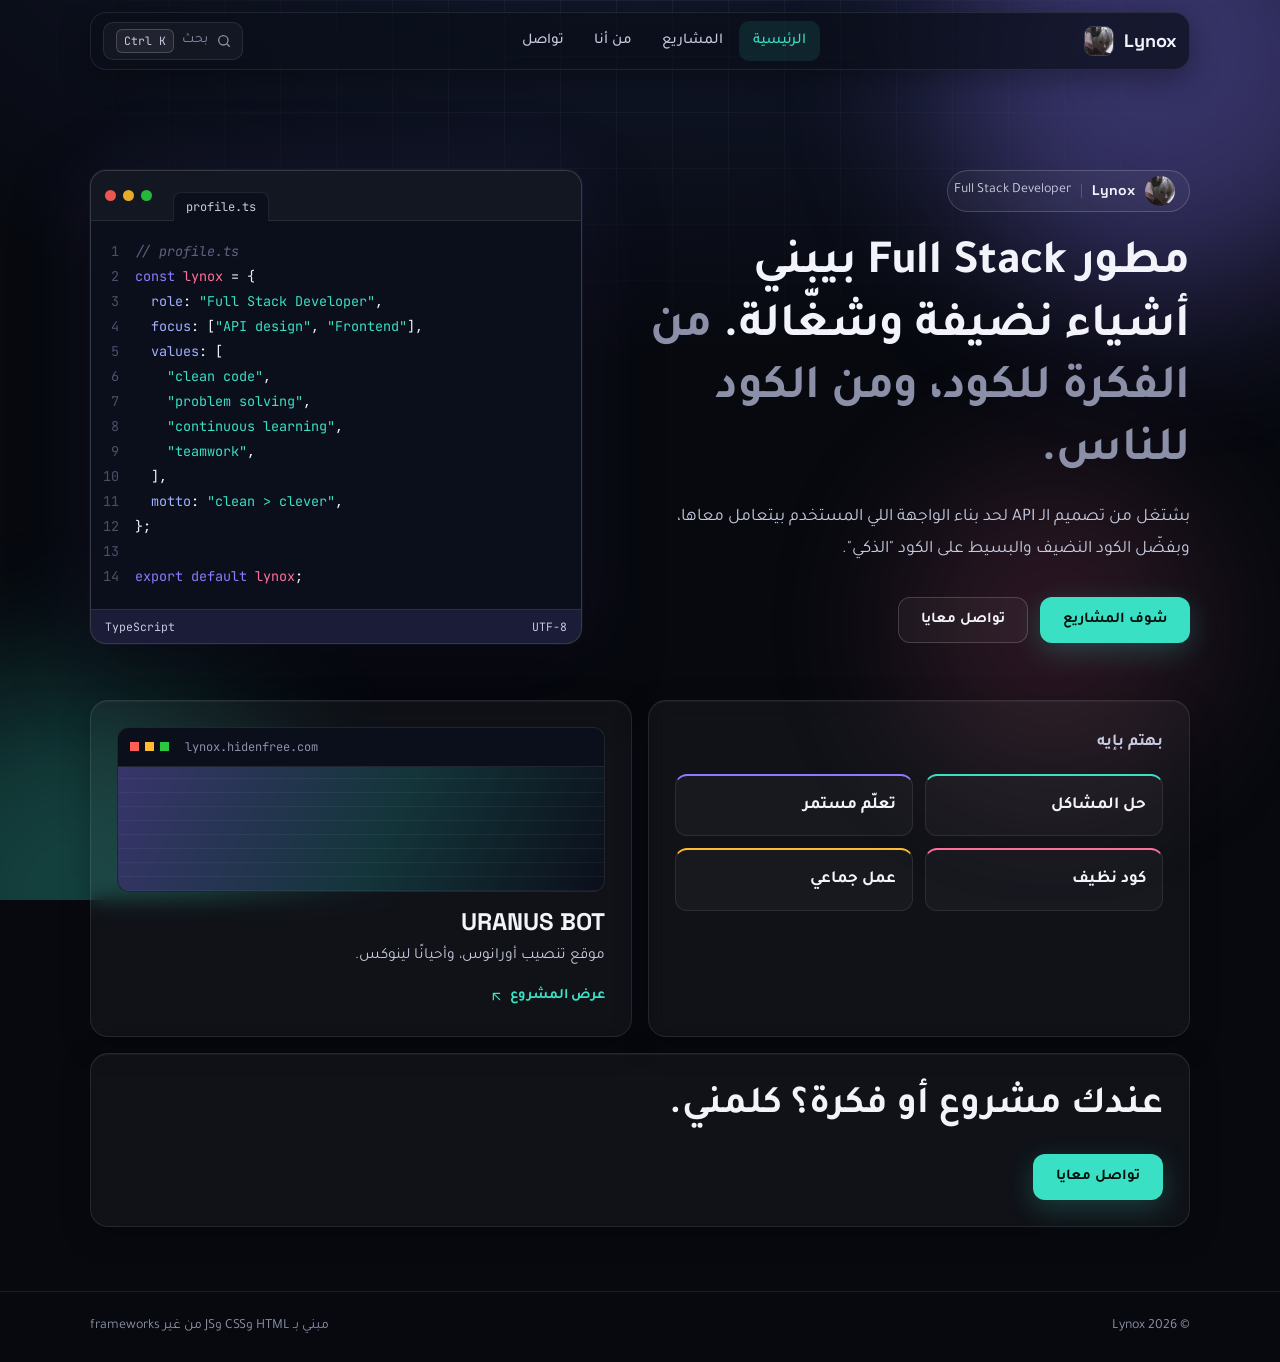
==== index.html @ 5f555d0a "Add files via upload" ====
<!DOCTYPE html>
<html lang="ar" dir="rtl">
<head>
<meta charset="UTF-8">
<meta name="viewport" content="width=device-width, initial-scale=1.0">
<title>Lynox — مطور Full Stack</title>
<meta name="description" content="Lynox مطور Full Stack بيبني أشياء نضيفة وشغّالة، من تصميم الـ API لحد الواجهة.">
<meta name="theme-color" content="#07090f">
<link rel="canonical" href="https://lynox.duckdns.org/">
<meta property="og:type" content="website">
<meta property="og:site_name" content="Lynox">
<meta property="og:title" content="Lynox — مطور Full Stack">
<meta property="og:description" content="Lynox مطور Full Stack بيبني أشياء نضيفة وشغّالة، من تصميم الـ API لحد الواجهة.">
<meta property="og:url" content="https://lynox.duckdns.org/">
<meta property="og:image" content="https://lynox.duckdns.org/avatar.jpg">
<meta name="twitter:card" content="summary">
<link rel="icon" href="avatar.jpg">
<link rel="preconnect" href="https://fonts.googleapis.com">
<link rel="preconnect" href="https://fonts.gstatic.com" crossorigin>
<link href="https://fonts.googleapis.com/css2?family=Tajawal:wght@400;500;700&family=Space+Grotesk:wght@700&family=JetBrains+Mono:wght@400;500&display=swap" rel="stylesheet">
<link rel="stylesheet" href="style.css">
<script>document.documentElement.classList.add('js')</script>
<script type="application/ld+json">{"@context": "https://schema.org", "@type": "Person", "name": "Lynox", "jobTitle": "Full Stack Developer", "image": "https://lynox.duckdns.org/avatar.jpg", "url": "https://lynox.duckdns.org/"}</script>
</head>
<body>
  <a class="skip" href="#main">تخطي للمحتوى</a>

  <div class="bg" aria-hidden="true">
    <div class="grid-lines"></div>
    <div class="blob b1"></div>
    <div class="blob b2"></div>
    <div class="blob b3"></div>
  </div>

  <header class="site-header">
    <div class="wrap">
      <div class="bar">
        <a class="brand" href="index.html"><img src="avatar.jpg" width="30" height="30" alt=""><span>Lynox</span></a>
        <nav class="site-nav" aria-label="التنقل الرئيسي">
          <a href="index.html" aria-current="page">الرئيسية</a>
          <a href="projects.html">المشاريع</a>
          <a href="about.html">من أنا</a>
          <a href="contact.html">تواصل</a>
        </nav>
        <button class="kbd-btn" type="button" data-open-palette aria-label="بحث وأوامر سريعة"><svg viewBox="0 0 24 24" fill="none" stroke="currentColor" stroke-width="2" stroke-linecap="round" aria-hidden="true"><circle cx="11" cy="11" r="7"/><path d="m20 20-3.5-3.5"/></svg><span class="kbd-label">بحث</span><kbd>Ctrl K</kbd></button>
      </div>
    </div>
  </header>

  <main id="main">

    <section class="wrap hero">
      <div>
        <a class="chip reveal" href="about.html"><img src="avatar.jpg" width="30" height="30" alt=""><span class="name-en">Lynox</span><i class="sep"></i><span dir="ltr">Full Stack Developer</span></a>
        <h1 class="hero-title reveal">مطور Full Stack بيبني أشياء نضيفة وشغّالة. <span class="muted">من الفكرة للكود، ومن الكود للناس.</span></h1>
        <p class="hero-lede reveal">بشتغل من تصميم الـ API لحد بناء الواجهة اللي المستخدم بيتعامل معاها، وبفضّل الكود النضيف والبسيط على الكود "الذكي".</p>
        <div class="actions reveal">
          <a class="btn btn-primary" href="projects.html">شوف المشاريع</a>
          <a class="btn btn-ghost" href="contact.html">تواصل معايا</a>
          <a class="btn btn-ghost" data-cv hidden href="#">السيرة الذاتية</a>
        </div>
      </div>

      <div class="editor reveal" role="img" aria-label="ملف profile.ts بيلخص دور Lynox وقيمه">
        <div class="editor-bar"><span class="dot r"></span><span class="dot y"></span><span class="dot g"></span><span class="editor-tab">profile.ts</span></div>
        <pre aria-hidden="true"><span class="ln" style="--i:0"><span class="t-c">// profile.ts</span></span><span class="ln" style="--i:1"><span class="t-k">const</span> <span class="t-f">lynox</span> = {</span><span class="ln" style="--i:2">  <span class="t-p">role</span>: <span class="t-s">"Full Stack Developer"</span>,</span><span class="ln" style="--i:3">  <span class="t-p">focus</span>: [<span class="t-s">"API design"</span>, <span class="t-s">"Frontend"</span>],</span><span class="ln" style="--i:4">  <span class="t-p">values</span>: [</span><span class="ln" style="--i:5">    <span class="t-s">"clean code"</span>,</span><span class="ln" style="--i:6">    <span class="t-s">"problem solving"</span>,</span><span class="ln" style="--i:7">    <span class="t-s">"continuous learning"</span>,</span><span class="ln" style="--i:8">    <span class="t-s">"teamwork"</span>,</span><span class="ln" style="--i:9">  ],</span><span class="ln" style="--i:10">  <span class="t-p">motto</span>: <span class="t-s">"clean &gt; clever"</span>,</span><span class="ln" style="--i:11">};</span><span class="ln" style="--i:12"></span><span class="ln" style="--i:13"><span class="t-k">export default</span> <span class="t-f">lynox</span>;</span></pre>
        <div class="editor-status"><span>TypeScript</span><span>UTF-8</span></div>
      </div>
    </section>

    <div class="wrap">
      <div class="bento">
        <article class="card reveal">
          <h2 class="card-title">بهتم بإيه</h2>
          <ul class="principles">
            <li>حل المشاكل</li>
            <li>تعلّم مستمر</li>
            <li>كود نظيف</li>
            <li>عمل جماعي</li>
          </ul>
        </article>

        <a class="card spot reveal" href="https://lynox.hidenfree.com/" target="_blank" rel="noopener">
          <div class="preview" aria-hidden="true">
          <div class="preview-bar"><span class="dot r"></span><span class="dot y"></span><span class="dot g"></span><span class="preview-url">lynox.hidenfree.com</span></div>
          <div class="preview-body"></div>
        </div>
          <h2 class="project-title">URANUS BOT</h2>
          <p class="project-desc">موقع تنصيب أورانوس، وأحيانًا لينوكس.</p>
          <span class="more">عرض المشروع <svg viewBox="0 0 24 24" fill="none" stroke="currentColor" stroke-width="2" stroke-linecap="round" stroke-linejoin="round" aria-hidden="true"><path d="M17 17 7 7M7 17V7h10"/></svg></span>
        </a>

        <section class="card reveal" data-gh hidden>
          <h2 class="card-title">من GitHub</h2>
          <ul class="repo-list" style="grid-template-columns:1fr" data-gh-list data-limit="2"></ul>
        </section>

        <section class="card reveal" data-stack hidden>
          <h2 class="card-title">التقنيات</h2>
          <div data-stack-list></div>
        </section>

        <section class="card wide reveal">
          <p class="cta-text">عندك مشروع أو فكرة؟ كلمني.</p>
          <div class="actions">
            <a class="btn btn-primary" href="contact.html">تواصل معايا</a>
            <button class="btn btn-ghost" type="button" data-copy-email hidden>نسخ الإيميل</button>
          </div>
        </section>
      </div>
    </div>
  </main>

  <footer class="site-footer">
    <div class="wrap">
      <span>© <span data-year>2026</span> Lynox</span>
      <span>مبني بـ HTML وCSS وJS من غير frameworks</span>
    </div>
  </footer>

  <dialog id="palette" class="palette" aria-label="التنقل السريع">
    <div class="pal-box">
      <input id="pal-input" class="pal-input" type="text" placeholder="ابحث عن صفحة أو أمر..." autocomplete="off" role="combobox" aria-expanded="true" aria-controls="pal-list">
      <ul id="pal-list" class="pal-list" role="listbox" aria-label="النتايج"></ul>
      <div class="pal-foot"><span><kbd>↑</kbd> <kbd>↓</kbd> للتنقل</span><span><kbd>Enter</kbd> للفتح</span><span><kbd>Esc</kbd> للإغلاق</span></div>
    </div>
  </dialog>

  <script src="config.js"></script>
  <script src="app.js"></script>
</body>
</html>
---- style.css ----
/* Lynox — professional dark theme (shared by all pages) */

@view-transition { navigation: auto; }

:root {
  --bg: #07090f;
  --surface: rgba(255, 255, 255, 0.04);
  --surface-2: rgba(255, 255, 255, 0.075);
  --line: rgba(255, 255, 255, 0.09);
  --line-strong: rgba(255, 255, 255, 0.18);
  --text: #f3f4fb;
  --text-2: #c7cbe0;
  --text-3: #8b8fa8;
  --teal: #39e0c4;
  --violet: #8b7bff;
  --coral: #ff6f9c;
  --amber: #febc2e;
  --r: 18px;
  --mono: "JetBrains Mono", ui-monospace, SFMono-Regular, monospace;
  --display: "Space Grotesk", "Tajawal", sans-serif;
  --body: "Tajawal", system-ui, sans-serif;
  --ease: cubic-bezier(0.16, 1, 0.3, 1);
  --bounce: cubic-bezier(0.34, 1.56, 0.64, 1);
}

*, *::before, *::after { box-sizing: border-box; }
[hidden] { display: none !important; }

html { color-scheme: dark; scroll-behavior: smooth; }

body {
  margin: 0;
  min-height: 100vh;
  display: flex;
  flex-direction: column;
  background: var(--bg);
  color: var(--text);
  font-family: var(--body);
  font-size: 17px;
  line-height: 1.85;
  overflow-x: hidden;
  -webkit-font-smoothing: antialiased;
}

main { flex: 1; position: relative; z-index: 2; }
a { color: inherit; }
:focus-visible { outline: 2px solid var(--teal); outline-offset: 3px; border-radius: 6px; }

.skip {
  position: absolute; inset-inline-start: 12px; top: -64px; z-index: 100;
  padding: 8px 16px; border-radius: 10px; background: var(--teal); color: #04120f;
  font-weight: 700; text-decoration: none;
}
.skip:focus { top: 12px; }

.wrap { width: min(1100px, 100% - 40px); margin-inline: auto; }

/* ---------- Background ---------- */
.bg { position: fixed; inset: 0; z-index: 0; overflow: hidden; pointer-events: none; will-change: transform; }
.bg::before {
  content: ""; position: absolute; inset: 0;
  background: radial-gradient(ellipse 120% 80% at 50% -10%, #131a30 0%, var(--bg) 62%);
}
.blob { position: absolute; border-radius: 50%; filter: blur(80px); opacity: 0.34; will-change: transform; transform: translateZ(0); }
.blob.b1 { width: 460px; height: 460px; background: var(--violet); top: -160px; right: -120px; animation: float1 30s ease-in-out infinite; }
.blob.b2 { width: 420px; height: 420px; background: var(--teal); bottom: -200px; left: -140px; animation: float2 36s ease-in-out infinite; opacity: 0.26; }
.blob.b3 { width: 300px; height: 300px; background: var(--coral); bottom: 14%; right: 6%; animation: float3 26s ease-in-out infinite; opacity: 0.16; }
.grid-lines {
  position: absolute; inset: 0; opacity: 0.55;
  background-image:
    linear-gradient(var(--line) 1px, transparent 1px),
    linear-gradient(90deg, var(--line) 1px, transparent 1px);
  background-size: 56px 56px;
  -webkit-mask-image: radial-gradient(ellipse 70% 55% at 50% 0%, #000 0%, transparent 75%);
  mask-image: radial-gradient(ellipse 70% 55% at 50% 0%, #000 0%, transparent 75%);
}
@keyframes float1 { 0%, 100% { transform: translate(0, 0) scale(1); } 50% { transform: translate(-40px, 70px) scale(1.1); } }
@keyframes float2 { 0%, 100% { transform: translate(0, 0) scale(1); } 50% { transform: translate(80px, -40px) scale(0.96); } }
@keyframes float3 { 0%, 100% { transform: translate(0, 0) scale(1); } 50% { transform: translate(-40px, -40px) scale(1.12); } }

/* ---------- Header ---------- */
.site-header { position: sticky; top: 0; z-index: 30; padding: 12px 0; view-transition-name: site-header; }
.bar {
  display: flex; align-items: center; gap: 14px; flex-wrap: wrap;
  padding: 8px 12px; border-radius: 16px;
  background: rgba(10, 14, 26, 0.72);
  border: 1px solid var(--line);
  backdrop-filter: blur(16px) saturate(130%);
  -webkit-backdrop-filter: blur(16px) saturate(130%);
  box-shadow: 0 8px 30px rgba(0, 0, 0, 0.35);
}
.brand { display: inline-flex; align-items: center; gap: 10px; text-decoration: none; font-family: var(--display); font-weight: 700; font-size: 18px; direction: ltr; }
.brand img { width: 30px; height: 30px; border-radius: 9px; object-fit: cover; object-position: 55% 30%; border: 1px solid var(--line-strong); }
.site-nav { margin-inline: auto; display: flex; gap: 2px; }
.site-nav a { padding: 6px 14px; border-radius: 10px; color: var(--text-2); font-size: 15px; font-weight: 500; text-decoration: none; transition: background 0.2s, color 0.2s; }
.site-nav a:hover { background: var(--surface-2); color: var(--text); }
.site-nav a[aria-current="page"] { color: var(--teal); background: rgba(57, 224, 196, 0.1); }
.kbd-btn {
  display: inline-flex; align-items: center; gap: 8px; padding: 6px 10px 6px 12px;
  border-radius: 10px; border: 1px solid var(--line); background: var(--surface);
  color: var(--text-3); font-family: inherit; font-size: 14px; cursor: pointer;
  transition: background 0.2s, color 0.2s, border-color 0.2s;
}
.kbd-btn:hover { background: var(--surface-2); color: var(--text); border-color: var(--line-strong); }
.kbd-btn svg { width: 16px; height: 16px; }
kbd {
  padding: 1px 7px; border-radius: 6px; border: 1px solid var(--line-strong);
  background: rgba(255, 255, 255, 0.06); font-family: var(--mono); font-size: 11.5px; color: var(--text-2);
  direction: ltr; display: inline-block; line-height: 1.7;
}

/* ---------- Buttons ---------- */
.btn {
  display: inline-flex; align-items: center; justify-content: center; gap: 8px;
  padding: 11px 22px; border-radius: 12px; border: 1px solid transparent;
  font-family: inherit; font-size: 15px; font-weight: 700; line-height: 1.5; text-decoration: none; cursor: pointer;
  transition: transform 0.2s var(--bounce), background 0.2s, border-color 0.2s, box-shadow 0.2s;
}
.btn svg { width: 16px; height: 16px; }
.btn-primary { background: var(--teal); color: #04120f; box-shadow: 0 8px 28px rgba(57, 224, 196, 0.22); }
.btn-primary:hover { transform: translateY(-2px); box-shadow: 0 12px 34px rgba(57, 224, 196, 0.34); }
.btn-ghost { background: var(--surface); border-color: var(--line-strong); color: var(--text); }
.btn-ghost:hover { background: var(--surface-2); transform: translateY(-2px); }
.actions { display: flex; flex-wrap: wrap; gap: 12px; }

/* ---------- Cards ---------- */
.card {
  position: relative; padding: 26px; border-radius: var(--r);
  background: var(--surface); border: 1px solid var(--line);
  backdrop-filter: blur(10px); -webkit-backdrop-filter: blur(10px);
  box-shadow: 0 8px 30px rgba(0, 0, 0, 0.25), inset 0 1px 0 rgba(255, 255, 255, 0.05);
}
.spot:hover {
  background:
    radial-gradient(280px circle at var(--mx, 50%) var(--my, 50%), rgba(139, 123, 255, 0.16), transparent 70%),
    var(--surface-2);
  border-color: var(--line-strong);
}
.card-title { margin: 0 0 16px; font-size: 1.05rem; font-weight: 700; color: var(--text-2); }

/* Reveal (only when JS is on) */
.reveal { transition: opacity 0.7s var(--ease) var(--d, 0s), translate 0.7s var(--ease) var(--d, 0s); }
.card.reveal, .link-row.reveal {
  transition: opacity 0.7s var(--ease) var(--d, 0s), translate 0.7s var(--ease) var(--d, 0s),
              transform 0.3s var(--bounce), background-color 0.25s, border-color 0.25s;
}
.js .reveal:not(.in) { opacity: 0; translate: 0 22px; }

/* ---------- Hero ---------- */
.hero { display: grid; grid-template-columns: 1.05fr 0.95fr; gap: clamp(28px, 5vw, 64px); align-items: center; padding-block: clamp(36px, 7vw, 88px) clamp(32px, 5vw, 56px); }
.chip {
  display: inline-flex; align-items: center; gap: 10px; margin-bottom: 22px;
  padding: 5px 14px 5px 6px; border-radius: 999px;
  background: var(--surface); border: 1px solid var(--line-strong);
  font-size: 14px; color: var(--text-2); text-decoration: none; transition: background 0.2s, border-color 0.2s;
}
.chip:hover { background: var(--surface-2); }
.chip img { width: 30px; height: 30px; border-radius: 50%; object-fit: cover; object-position: 55% 30%; }
.chip .sep { width: 1px; height: 14px; background: var(--line-strong); }
.chip .name-en { font-family: var(--display); font-weight: 700; color: var(--text); direction: ltr; }
.hero-title { margin: 0 0 18px; font-size: clamp(1.9rem, 4.2vw, 3rem); font-weight: 700; line-height: 1.3; letter-spacing: -0.01em; }
.hero-title .muted { color: var(--text-3); }
.hero-lede { max-width: 34em; margin: 0 0 30px; font-size: 1.1rem; color: var(--text-2); }

/* ---------- Code window ---------- */
.editor {
  direction: ltr; text-align: left; overflow: hidden; border-radius: 16px;
  background: #0b0f1b; border: 1px solid var(--line-strong);
  box-shadow: 0 30px 70px rgba(0, 0, 0, 0.5), 0 0 0 1px rgba(139, 123, 255, 0.08), 0 0 80px rgba(139, 123, 255, 0.12);
}
.editor-bar { display: flex; align-items: center; gap: 7px; padding: 10px 14px; background: rgba(255, 255, 255, 0.03); border-bottom: 1px solid var(--line); }
.editor-bar .dot { width: 11px; height: 11px; border-radius: 50%; opacity: 0.9; }
.dot.r { background: #ff5f57; } .dot.y { background: #febc2e; } .dot.g { background: #28c840; }
.editor-tab {
  margin-inline-start: 14px; padding: 3px 12px; border-radius: 8px 8px 0 0;
  background: #0b0f1b; border: 1px solid var(--line); border-bottom: 0;
  font-family: var(--mono); font-size: 12px; color: var(--text-2); position: relative; top: 11px;
}
.editor pre { margin: 0; padding: 18px 0 20px; overflow-x: auto; font-family: var(--mono); font-size: 13.5px; line-height: 1.85; counter-reset: ln; }
.ln { display: block; padding-right: 20px; white-space: pre; counter-increment: ln; }
.ln::before { content: counter(ln); display: inline-block; width: 44px; padding-right: 16px; text-align: right; color: #4a5068; user-select: none; }
.t-k { color: var(--violet); } .t-s { color: var(--teal); } .t-p { color: #9fb1ff; } .t-c { color: #5c6380; font-style: italic; } .t-f { color: var(--coral); }
.editor-status { display: flex; justify-content: space-between; padding: 6px 14px; background: rgba(139, 123, 255, 0.12); border-top: 1px solid var(--line); font-family: var(--mono); font-size: 11.5px; color: var(--text-2); }

/* ---------- Bento ---------- */
.bento { display: grid; grid-template-columns: repeat(6, 1fr); gap: 16px; padding-bottom: clamp(32px, 5vw, 56px); }
.bento > .card { grid-column: span 3; }
.bento > .card.wide { grid-column: 1 / -1; }

.principles { display: grid; grid-template-columns: 1fr 1fr; gap: 12px; margin: 0; padding: 0; list-style: none; }
.principles li { padding: 14px 16px; border-radius: 12px; border: 1px solid var(--line); background: rgba(255, 255, 255, 0.03); font-weight: 700; border-top: 2px solid var(--teal); }
.principles li:nth-child(2) { border-top-color: var(--violet); }
.principles li:nth-child(3) { border-top-color: var(--coral); }
.principles li:nth-child(4) { border-top-color: var(--amber); }

/* project preview */
.preview { direction: ltr; overflow: hidden; border-radius: 12px; border: 1px solid var(--line); background: #0b0f1b; }
.preview-bar { display: flex; align-items: center; gap: 6px; padding: 8px 12px; border-bottom: 1px solid var(--line); }
.preview-bar .dot { width: 9px; height: 9px; }
.preview-url { margin-inline-start: 10px; font-family: var(--mono); font-size: 12px; color: var(--text-3); }
.preview-body {
  height: 124px;
  background:
    linear-gradient(115deg, rgba(139, 123, 255, 0.35), rgba(57, 224, 196, 0.18) 55%, transparent),
    repeating-linear-gradient(0deg, rgba(255, 255, 255, 0.05) 0 1px, transparent 1px 14px);
}
.project-title { margin: 14px 0 4px; font-family: var(--display); font-size: 1.5rem; font-weight: 700; line-height: 1.35; }
.project-desc { margin: 0 0 12px; color: var(--text-2); font-size: 15.5px; }
.more { display: inline-flex; align-items: center; gap: 6px; margin-top: auto; font-weight: 700; font-size: 14.5px; color: var(--teal); text-decoration: none; }
.more svg { width: 15px; height: 15px; transition: transform 0.25s; }
a.card:hover .more svg, .more:hover svg { transform: translate(-3px, -2px); }
a.card { text-decoration: none; display: flex; flex-direction: column; }

.cta-text { margin: 0 0 20px; max-width: 18em; font-size: clamp(1.6rem, 3.6vw, 2.4rem); font-weight: 700; line-height: 1.4; }

/* ---------- Sub pages ---------- */
.page-head { padding-block: clamp(36px, 7vw, 80px) clamp(20px, 3vw, 32px); }
.page-title { margin: 0 0 10px; font-size: clamp(2.2rem, 6vw, 3.6rem); font-weight: 700; line-height: 1.25; letter-spacing: -0.01em; }
.page-lede { max-width: 34em; margin: 0; color: var(--text-2); font-size: 1.1rem; }
.section { padding-bottom: clamp(32px, 5vw, 56px); }
.section-title { margin: 0 0 18px; font-size: 1.35rem; font-weight: 700; }

.project-grid { display: grid; grid-template-columns: 1fr 1fr; gap: 16px; }
.project-grid .featured { grid-column: 1 / -1; display: grid; grid-template-columns: 1.05fr 0.95fr; gap: 28px; align-items: center; padding: 28px; }
.project-grid .featured .preview-body { height: 190px; }
.project-grid .featured .project-title { margin-top: 0; font-size: 2rem; }
.project-copy { display: flex; flex-direction: column; align-items: flex-start; gap: 4px; }
.badge { display: inline-block; padding: 2px 12px; border-radius: 999px; border: 1px solid var(--line-strong); background: var(--surface); font-size: 12.5px; color: var(--text-2); }
.is-soon { border-style: dashed; opacity: 0.78; }
.is-soon .project-title { margin-top: 10px; }

.repo-list { display: grid; grid-template-columns: 1fr 1fr; gap: 12px; margin: 0; padding: 0; list-style: none; }
.repo { display: flex; flex-direction: column; gap: 6px; height: 100%; padding: 18px; text-decoration: none; }
.repo-name { font-family: var(--mono); font-size: 14.5px; font-weight: 500; color: var(--teal); direction: ltr; text-align: right; }
.repo-desc { margin: 0; font-size: 14.5px; color: var(--text-2); line-height: 1.7; }
.repo-meta { display: flex; gap: 14px; margin-top: auto; padding-top: 6px; font-size: 13px; color: var(--text-3); direction: ltr; justify-content: flex-end; }
.lang-dot { display: inline-block; width: 10px; height: 10px; margin-right: 6px; border-radius: 50%; background: var(--text-3); }

.about-grid { display: grid; grid-template-columns: 320px 1fr; gap: 20px; align-items: start; padding-bottom: clamp(24px, 4vw, 40px); }
.profile { position: sticky; top: 92px; text-align: center; }
.profile .avatar { width: 128px; height: 128px; margin: 0 auto 16px; padding: 3px; border-radius: 32px; background: linear-gradient(135deg, var(--teal), var(--violet)); box-shadow: 0 14px 40px rgba(139, 123, 255, 0.3); }
.profile .avatar img { width: 100%; height: 100%; display: block; object-fit: cover; object-position: 55% 30%; border-radius: 29px; }
.profile h2 { margin: 0; font-family: var(--display); font-size: 1.8rem; line-height: 1.3; direction: ltr; }
.profile .role { margin: 0 0 18px; color: var(--text-3); font-size: 15px; }
.profile .actions { justify-content: center; }
.prose p { max-width: 36em; margin: 0 0 1.1em; color: var(--text-2); font-size: 1.05rem; line-height: 2; }
.prose p:last-child { margin-bottom: 0; }

.chips { display: flex; flex-wrap: wrap; gap: 10px; }
.chip-tag { padding: 6px 15px; border-radius: 999px; border: 1px solid var(--line-strong); background: var(--surface); font-size: 14px; color: var(--text-2); }
.chip-tag:nth-child(3n + 1) { border-color: rgba(139, 123, 255, 0.45); }
.chip-tag:nth-child(3n + 2) { border-color: rgba(57, 224, 196, 0.4); }
.chip-tag:nth-child(3n + 3) { border-color: rgba(255, 111, 156, 0.4); }
.stack-group { margin-bottom: 18px; }
.stack-group:last-child { margin-bottom: 0; }
.stack-group h3 { margin: 0 0 8px; font-size: 14px; font-weight: 500; color: var(--text-3); }
.timeline { margin: 0; padding: 0; list-style: none; border-inline-start: 2px solid var(--line); }
.timeline li { position: relative; padding: 0 22px 22px 0; }
.timeline li::before { content: ""; position: absolute; inset-inline-start: -7px; top: 9px; width: 12px; height: 12px; border-radius: 50%; background: var(--teal); box-shadow: 0 0 0 4px var(--bg); }
.timeline strong { display: block; font-size: 1.05rem; }
.timeline .when { font-family: var(--mono); font-size: 12.5px; color: var(--text-3); direction: ltr; text-align: right; }
.timeline p { margin: 4px 0 0; color: var(--text-2); font-size: 15px; }

/* ---------- Contact ---------- */
.links { display: grid; grid-template-columns: repeat(auto-fit, minmax(250px, 1fr)); gap: 14px; padding-bottom: clamp(32px, 6vw, 72px); }
.link-row { display: flex; align-items: center; gap: 14px; padding: 16px 18px; border-radius: 16px; background: var(--surface); border: 1px solid var(--line); text-decoration: none; font-weight: 500; font-size: 15.5px; backdrop-filter: blur(10px); -webkit-backdrop-filter: blur(10px); }
.link-row:hover, .link-row:focus-visible { transform: translateY(-3px); }
.link-icon { display: grid; place-items: center; width: 42px; height: 42px; flex-shrink: 0; border-radius: 12px; color: var(--teal); background: rgba(57, 224, 196, 0.1); }
.link-row:nth-child(3n + 2) .link-icon { color: var(--violet); background: rgba(139, 123, 255, 0.12); }
.link-row:nth-child(3n) .link-icon { color: var(--coral); background: rgba(255, 111, 156, 0.12); }
.link-icon svg { width: 20px; height: 20px; }
.link-note { margin-inline-start: auto; font-size: 12.5px; color: var(--text-3); }
.link-row.is-pending { opacity: 0.55; cursor: default; }
.link-row.is-pending:hover { transform: none; background: var(--surface); border-color: var(--line); }

/* ---------- Footer ---------- */
.site-footer { position: relative; z-index: 2; margin-top: 8px; padding: 22px 0; border-top: 1px solid var(--line); color: var(--text-3); font-size: 14px; }
.site-footer .wrap { display: flex; justify-content: space-between; gap: 10px 24px; flex-wrap: wrap; align-items: center; }

/* ---------- Command palette ---------- */
.palette { width: min(580px, 92vw); margin: 12vh auto auto; padding: 0; border: 0; background: transparent; color: var(--text); }
.palette::backdrop { background: rgba(4, 6, 12, 0.65); backdrop-filter: blur(6px); -webkit-backdrop-filter: blur(6px); }
.pal-box { overflow: hidden; border-radius: 18px; background: #0d1220; border: 1px solid var(--line-strong); box-shadow: 0 40px 90px rgba(0, 0, 0, 0.6); }
.pal-input { width: 100%; padding: 18px 20px; border: 0; border-bottom: 1px solid var(--line); background: transparent; color: var(--text); font-family: inherit; font-size: 17px; outline: none; }
.pal-input::placeholder { color: var(--text-3); }
.pal-list { max-height: 330px; margin: 0; padding: 8px; overflow-y: auto; list-style: none; }
.pal-item { display: flex; align-items: center; gap: 12px; padding: 10px 12px; border-radius: 10px; cursor: pointer; color: var(--text-2); }
.pal-item[aria-selected="true"] { background: rgba(57, 224, 196, 0.12); color: var(--text); }
.pal-item .pal-kind { margin-inline-start: auto; font-size: 12px; color: var(--text-3); }
.pal-empty { padding: 20px; text-align: center; color: var(--text-3); }
.pal-foot { display: flex; gap: 16px; flex-wrap: wrap; padding: 10px 16px; border-top: 1px solid var(--line); font-size: 12.5px; color: var(--text-3); }

.toast {
  position: fixed; left: 50%; bottom: 28px; z-index: 90; transform: translate(-50%, 20px); opacity: 0; pointer-events: none;
  padding: 10px 20px; border-radius: 12px; background: #131a2e; border: 1px solid var(--line-strong); font-size: 14.5px;
  transition: opacity 0.25s, transform 0.25s var(--ease);
}
.toast.show { opacity: 1; transform: translate(-50%, 0); }

/* ---------- Hero entrance for the code lines ---------- */
@keyframes lineIn { from { opacity: 0; transform: translateX(-8px); } to { opacity: 1; transform: none; } }
@media (prefers-reduced-motion: no-preference) {
  .editor .ln { animation: lineIn 0.45s var(--ease) both; animation-delay: calc(var(--i) * 55ms + 350ms); }
}

/* ---------- Responsive ---------- */
@media (max-width: 900px) {
  .hero, .about-grid, .project-grid .featured { grid-template-columns: 1fr; }
  .profile { position: static; }
}
@media (max-width: 760px) {
  .bento > .card { grid-column: 1 / -1; }
  .project-grid, .repo-list { grid-template-columns: 1fr; }
}
@media (max-width: 620px) {
  .site-nav { order: 3; width: 100%; justify-content: center; margin-inline: 0; }
  .site-nav a { padding: 6px 12px; }
  .kbd-btn { margin-inline-start: auto; }
  .kbd-btn .kbd-label, .kbd-btn kbd { display: none; }
  .principles { grid-template-columns: 1fr; }
}

@media (prefers-reduced-motion: reduce) {
  .blob { animation: none !important; }
  .reveal, .card.reveal, .link-row.reveal { transition: none !important; }
  .js .reveal:not(.in) { opacity: 1; translate: none; }
  html { scroll-behavior: auto; }
  @view-transition { navigation: none; }
}
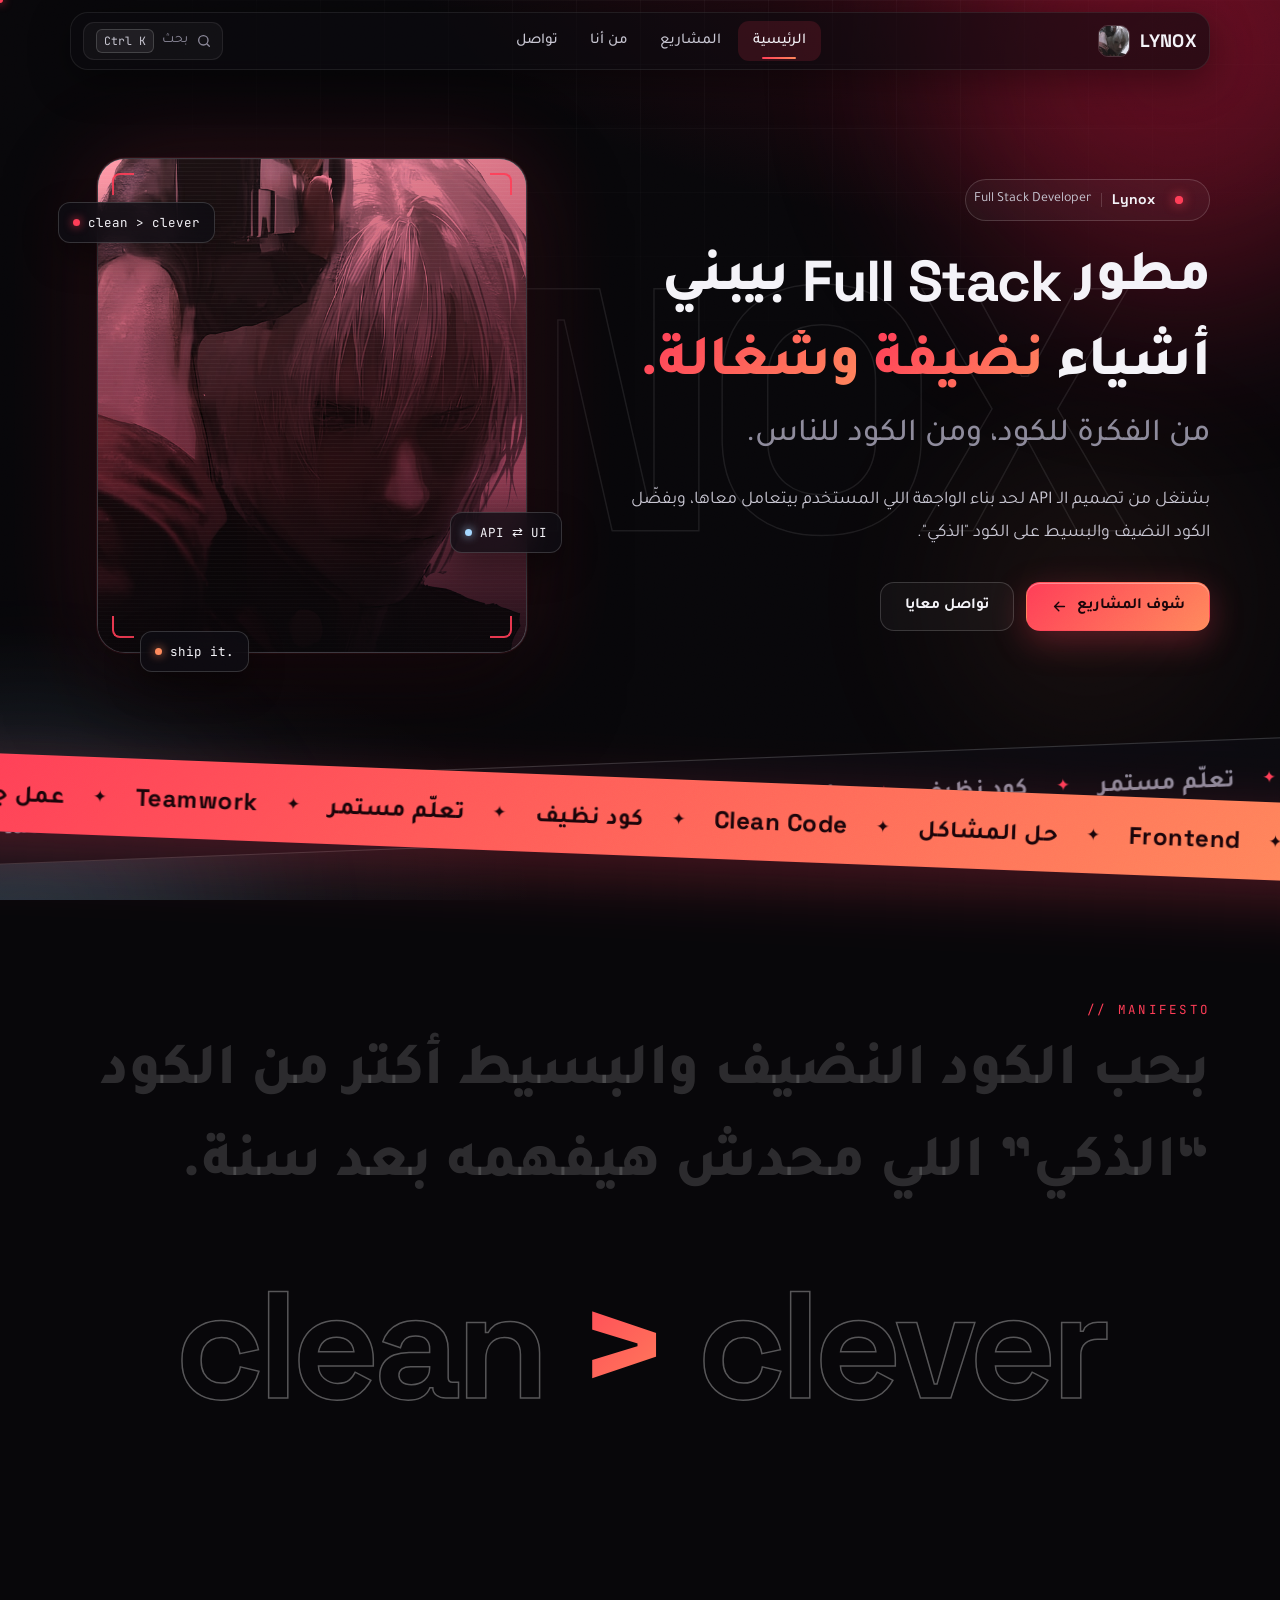
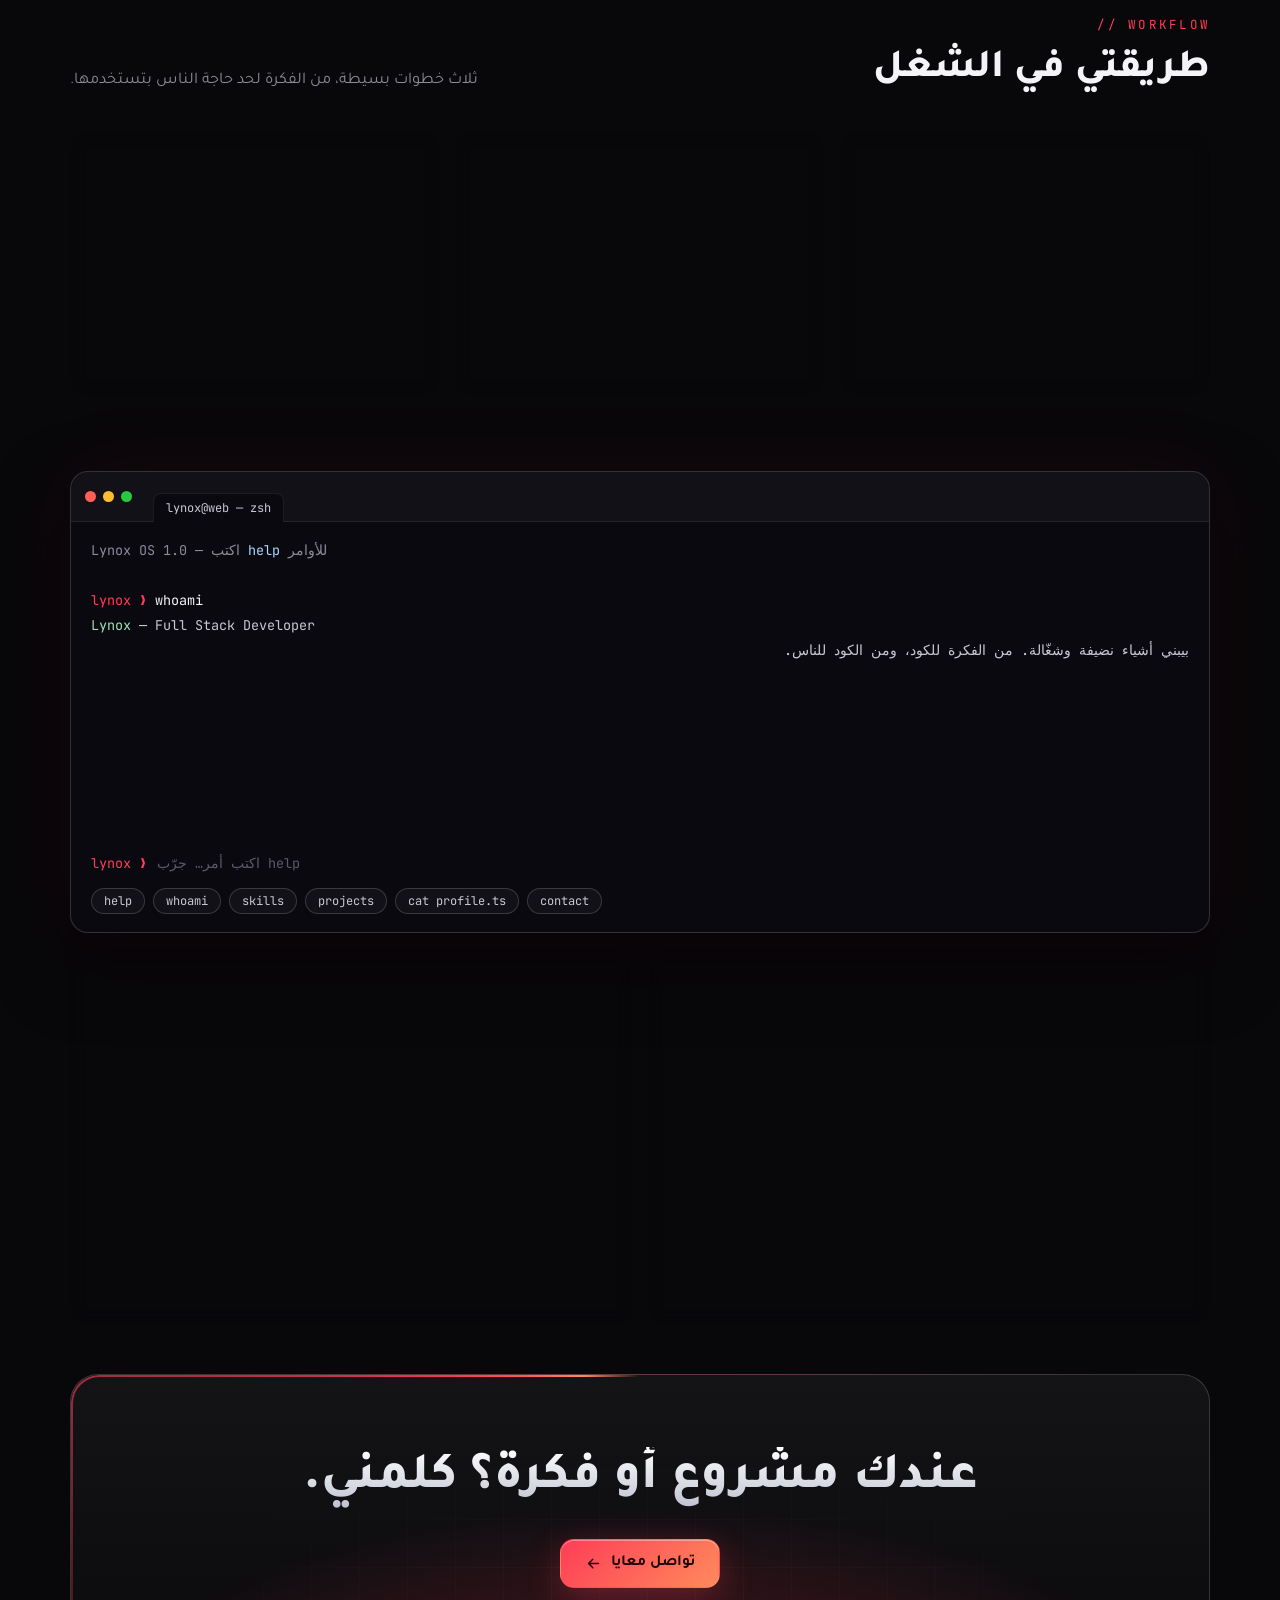
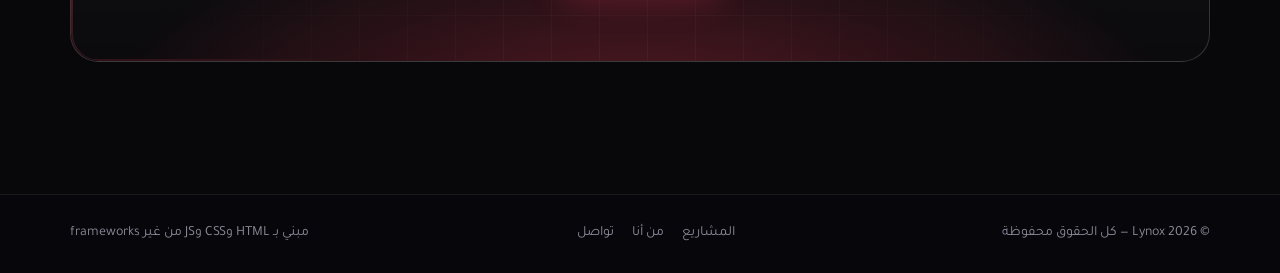
==== commit 688ae625: "Deploy LYNOX Pro site to lynox.org" ====
--- a/index.html
+++ b/index.html
@@ -5,25 +5,38 @@
 <meta name="viewport" content="width=device-width, initial-scale=1.0">
 <title>Lynox — مطور Full Stack</title>
 <meta name="description" content="Lynox مطور Full Stack بيبني أشياء نضيفة وشغّالة، من تصميم الـ API لحد الواجهة.">
-<meta name="theme-color" content="#07090f">
-<link rel="canonical" href="https://lynox.duckdns.org/">
+<meta name="theme-color" content="#08070a">
+<meta name="color-scheme" content="dark">
+<link rel="canonical" href="https://lynox.org/">
 <meta property="og:type" content="website">
+<meta property="og:locale" content="ar_EG">
 <meta property="og:site_name" content="Lynox">
 <meta property="og:title" content="Lynox — مطور Full Stack">
 <meta property="og:description" content="Lynox مطور Full Stack بيبني أشياء نضيفة وشغّالة، من تصميم الـ API لحد الواجهة.">
-<meta property="og:url" content="https://lynox.duckdns.org/">
-<meta property="og:image" content="https://lynox.duckdns.org/avatar.jpg">
-<meta name="twitter:card" content="summary">
-<link rel="icon" href="avatar.jpg">
+<meta property="og:url" content="https://lynox.org/">
+<meta property="og:image" content="https://lynox.org/og.png">
+<meta property="og:image:width" content="1200">
+<meta property="og:image:height" content="630">
+<meta name="twitter:card" content="summary_large_image">
+<meta name="twitter:title" content="Lynox — مطور Full Stack">
+<meta name="twitter:description" content="Lynox مطور Full Stack بيبني أشياء نضيفة وشغّالة، من تصميم الـ API لحد الواجهة.">
+<meta name="twitter:image" content="https://lynox.org/og.png">
+<link rel="icon" href="favicon.svg" type="image/svg+xml">
+<link rel="apple-touch-icon" href="avatar.jpg">
 <link rel="preconnect" href="https://fonts.googleapis.com">
 <link rel="preconnect" href="https://fonts.gstatic.com" crossorigin>
-<link href="https://fonts.googleapis.com/css2?family=Tajawal:wght@400;500;700&family=Space+Grotesk:wght@700&family=JetBrains+Mono:wght@400;500&display=swap" rel="stylesheet">
+<link href="https://fonts.googleapis.com/css2?family=Tajawal:wght@400;500;700;800&family=Space+Grotesk:wght@500;700&family=JetBrains+Mono:wght@400;500&display=swap" rel="stylesheet">
 <link rel="stylesheet" href="style.css">
-<script>document.documentElement.classList.add('js')</script>
-<script type="application/ld+json">{"@context": "https://schema.org", "@type": "Person", "name": "Lynox", "jobTitle": "Full Stack Developer", "image": "https://lynox.duckdns.org/avatar.jpg", "url": "https://lynox.duckdns.org/"}</script>
+<script>document.documentElement.classList.add('js');try{if(!sessionStorage.getItem('lynox-intro'))document.documentElement.classList.add('intro');if(sessionStorage.getItem('lynox-nav')){document.documentElement.classList.add('arriving');sessionStorage.removeItem('lynox-nav')}}catch(e){}</script>
+<script type="application/ld+json">{"@context":"https://schema.org","@type":"Person","name":"Lynox","jobTitle":"Full Stack Developer","image":"https://lynox.org/avatar.jpg","url":"https://lynox.org/"}</script>
 </head>
 <body>
   <a class="skip" href="#main">تخطي للمحتوى</a>
+  <div class="loader" aria-hidden="true"><div class="loader-inner"><div class="loader-word">LYNOX</div><div class="loader-bar"><i></i></div><div class="loader-num">000</div></div></div>
+  <div class="curtain" aria-hidden="true"></div>
+  <div class="cursor" aria-hidden="true"><i class="c-dot"></i><i class="c-ring"></i></div>
+  <div class="progress" aria-hidden="true"></div>
+  <div class="cursor-glow" aria-hidden="true"></div>
 
   <div class="bg" aria-hidden="true">
     <div class="grid-lines"></div>
@@ -31,11 +44,12 @@
     <div class="blob b2"></div>
     <div class="blob b3"></div>
   </div>
+  <div class="grain" aria-hidden="true"></div>
 
   <header class="site-header">
     <div class="wrap">
       <div class="bar">
-        <a class="brand" href="index.html"><img src="avatar.jpg" width="30" height="30" alt=""><span>Lynox</span></a>
+        <a class="brand" href="index.html" aria-label="Lynox — الرئيسية"><img src="avatar.jpg" width="32" height="32" alt=""><span>LYNOX</span></a>
         <nav class="site-nav" aria-label="التنقل الرئيسي">
           <a href="index.html" aria-current="page">الرئيسية</a>
           <a href="projects.html">المشاريع</a>
@@ -50,26 +64,70 @@
   <main id="main">
 
     <section class="wrap hero">
-      <div>
-        <a class="chip reveal" href="about.html"><img src="avatar.jpg" width="30" height="30" alt=""><span class="name-en">Lynox</span><i class="sep"></i><span dir="ltr">Full Stack Developer</span></a>
-        <h1 class="hero-title reveal">مطور Full Stack بيبني أشياء نضيفة وشغّالة. <span class="muted">من الفكرة للكود، ومن الكود للناس.</span></h1>
+      <div class="wordmark" aria-hidden="true">LYNOX</div>
+      <div class="hero-copy">
+        <a class="eyebrow reveal" href="about.html"><span class="pulse"></span><span class="name-en">Lynox</span><i class="sep"></i><span dir="ltr">Full Stack Developer</span></a>
+        <h1 class="hero-title" data-split>مطور <span class="latin">Full Stack</span> بيبني أشياء <span class="grad">نضيفة وشغّالة.</span> <span class="muted">من الفكرة للكود، ومن الكود للناس.</span></h1>
         <p class="hero-lede reveal">بشتغل من تصميم الـ API لحد بناء الواجهة اللي المستخدم بيتعامل معاها، وبفضّل الكود النضيف والبسيط على الكود "الذكي".</p>
         <div class="actions reveal">
-          <a class="btn btn-primary" href="projects.html">شوف المشاريع</a>
-          <a class="btn btn-ghost" href="contact.html">تواصل معايا</a>
+          <a class="btn btn-primary" href="projects.html" data-magnetic>شوف المشاريع <svg viewBox="0 0 24 24" fill="none" stroke="currentColor" stroke-width="2" stroke-linecap="round" stroke-linejoin="round" aria-hidden="true"><path d="M19 12H5M11 6l-6 6 6 6"/></svg></a>
+          <a class="btn btn-ghost" href="contact.html" data-magnetic>تواصل معايا</a>
           <a class="btn btn-ghost" data-cv hidden href="#">السيرة الذاتية</a>
         </div>
       </div>
-
-      <div class="editor reveal" role="img" aria-label="ملف profile.ts بيلخص دور Lynox وقيمه">
-        <div class="editor-bar"><span class="dot r"></span><span class="dot y"></span><span class="dot g"></span><span class="editor-tab">profile.ts</span></div>
-        <pre aria-hidden="true"><span class="ln" style="--i:0"><span class="t-c">// profile.ts</span></span><span class="ln" style="--i:1"><span class="t-k">const</span> <span class="t-f">lynox</span> = {</span><span class="ln" style="--i:2">  <span class="t-p">role</span>: <span class="t-s">"Full Stack Developer"</span>,</span><span class="ln" style="--i:3">  <span class="t-p">focus</span>: [<span class="t-s">"API design"</span>, <span class="t-s">"Frontend"</span>],</span><span class="ln" style="--i:4">  <span class="t-p">values</span>: [</span><span class="ln" style="--i:5">    <span class="t-s">"clean code"</span>,</span><span class="ln" style="--i:6">    <span class="t-s">"problem solving"</span>,</span><span class="ln" style="--i:7">    <span class="t-s">"continuous learning"</span>,</span><span class="ln" style="--i:8">    <span class="t-s">"teamwork"</span>,</span><span class="ln" style="--i:9">  ],</span><span class="ln" style="--i:10">  <span class="t-p">motto</span>: <span class="t-s">"clean &gt; clever"</span>,</span><span class="ln" style="--i:11">};</span><span class="ln" style="--i:12"></span><span class="ln" style="--i:13"><span class="t-k">export default</span> <span class="t-f">lynox</span>;</span></pre>
-        <div class="editor-status"><span>TypeScript</span><span>UTF-8</span></div>
+      <div class="portrait-wrap reveal">
+        <figure class="portrait" data-tilt>
+          <img src="avatar.jpg" width="736" height="766" alt="صورة Lynox الشخصية" fetchpriority="high">
+          <img class="gl g1" src="avatar.jpg" alt="" aria-hidden="true"><img class="gl g2" src="avatar.jpg" alt="" aria-hidden="true">
+          <span class="corner tl"></span><span class="corner tr"></span><span class="corner bl"></span><span class="corner br"></span>
+        </figure>
+        <span class="tag t1"><i></i>clean &gt; clever</span>
+        <span class="tag t2"><i></i>API ⇄ UI</span>
+        <span class="tag t3"><i></i>ship it.</span>
       </div>
     </section>
 
-    <div class="wrap">
+    <div class="marquee-stack" aria-hidden="true"><div class="marquee"><div class="marquee-track"><span>Full Stack</span><span>API Design</span><span>Frontend</span><span>حل المشاكل</span><span>Clean Code</span><span>كود نظيف</span><span>تعلّم مستمر</span><span>Teamwork</span><span>عمل جماعي</span><span>Full Stack</span><span>API Design</span><span>Frontend</span><span>حل المشاكل</span><span>Clean Code</span><span>كود نظيف</span><span>تعلّم مستمر</span><span>Teamwork</span><span>عمل جماعي</span></div></div><div class="marquee alt"><div class="marquee-track rev"><span>عمل جماعي</span><span>Teamwork</span><span>تعلّم مستمر</span><span>كود نظيف</span><span>Clean Code</span><span>حل المشاكل</span><span>Frontend</span><span>API Design</span><span>Full Stack</span><span>عمل جماعي</span><span>Teamwork</span><span>تعلّم مستمر</span><span>كود نظيف</span><span>Clean Code</span><span>حل المشاكل</span><span>Frontend</span><span>API Design</span><span>Full Stack</span></div></div></div>
+
+    <section class="wrap section manifesto-sec">
+      <span class="kicker reveal" data-scramble>// manifesto</span>
+      <p class="manifesto" data-lit>بحب الكود النضيف والبسيط أكتر من الكود “الذكي” اللي محدش هيفهمه بعد سنة.</p>
+      <div class="big-eq" aria-hidden="true">clean <b>&gt;</b> clever</div>
+    </section>
+
+    <section class="wrap section">
+      <div class="section-head reveal">
+        <div><span class="kicker" data-scramble>// workflow</span><h2 class="section-title">طريقتي في الشغل</h2></div>
+        <p class="section-sub">ثلاث خطوات بسيطة، من الفكرة لحد حاجة الناس بتستخدمها.</p>
+      </div>
+      <ol class="steps">
+          <li class="card step spot reveal"><span class="glyph"><svg viewBox="0 0 24 24" fill="none" stroke="currentColor" stroke-width="2" stroke-linecap="round" stroke-linejoin="round" aria-hidden="true"><circle cx="11" cy="11" r="7"/><path d="m20 20-3.5-3.5"/></svg></span><span class="num">01</span><h3>أفهم المشكلة الأول</h3><p>قبل أي سطر كود بحدد المشكلة بوضوح وإيه اللي المستخدم محتاجه فعلًا، مش اللي شكله حلو بس.</p></li>
+          <li class="card step spot reveal"><span class="glyph"><svg viewBox="0 0 24 24" fill="none" stroke="currentColor" stroke-width="2" stroke-linecap="round" stroke-linejoin="round" aria-hidden="true"><path d="M8 6 3 12l5 6M16 6l5 6-5 6M14 4l-4 16"/></svg></span><span class="num">02</span><h3>أصمّم الـ API</h3><p>عقد واضح وبسيط بين الواجهة والخلفية، سهل يتفهم وسهل يتغيّر من غير ما يتكسّر.</p></li>
+          <li class="card step spot reveal"><span class="glyph"><svg viewBox="0 0 24 24" fill="none" stroke="currentColor" stroke-width="2" stroke-linecap="round" stroke-linejoin="round" aria-hidden="true"><rect x="3" y="4" width="18" height="16" rx="2"/><path d="M3 9h18M8 14h3"/></svg></span><span class="num">03</span><h3>أبني الواجهة</h3><p>واجهة نضيفة وسريعة ومظبوطة على كل الشاشات، لأن التجربة هي اللي بيحسّها الناس.</p></li>
+      </ol>
+    </section>
+
+    <section class="wrap section tight">
       <div class="bento">
+        <div class="card editor-card reveal">
+          <div class="editor term" id="term">
+            <div class="editor-bar"><span class="dot r"></span><span class="dot y"></span><span class="dot g"></span><span class="editor-tab">lynox@web — zsh</span></div>
+            <div class="term-body" id="term-out" role="log" aria-live="polite" aria-label="مخرجات التيرمنال"></div>
+            <form class="term-form" id="term-form" autocomplete="off"><label class="term-ps" for="term-in">lynox ❯</label><input id="term-in" type="text" spellcheck="false" autocapitalize="off" autocomplete="off" placeholder="اكتب أمر… جرّب help" aria-label="اكتب أمر"></form>
+            <div class="term-chips"><button type="button" data-cmd="help">help</button><button type="button" data-cmd="whoami">whoami</button><button type="button" data-cmd="skills">skills</button><button type="button" data-cmd="projects">projects</button><button type="button" data-cmd="cat profile.ts">cat profile.ts</button><button type="button" data-cmd="contact">contact</button></div>
+          </div>
+        </div>
+
+        <a class="card spot reveal" href="https://lynox.hidenplay.net/" target="_blank" rel="noopener">
+          <div class="preview" aria-hidden="true">
+            <div class="preview-bar"><span class="dot r"></span><span class="dot y"></span><span class="dot g"></span><span class="preview-url">lynox.hidenplay.net</span></div>
+            <div class="preview-body"><div class="sb"><i></i><i></i><i></i><i></i></div><div class="mn"><b></b><b></b><b></b></div></div>
+          </div>
+          <h2 class="project-title">URANUS BOT</h2>
+          <p class="project-desc">موقع تنصيب أورانوس، وأحيانًا لينوكس.</p>
+          <span class="more">عرض المشروع <svg viewBox="0 0 24 24" fill="none" stroke="currentColor" stroke-width="2" stroke-linecap="round" stroke-linejoin="round" aria-hidden="true"><path d="M17 17 7 7M7 17V7h10"/></svg></span>
+        </a>
+
         <article class="card reveal">
           <h2 class="card-title">بهتم بإيه</h2>
           <ul class="principles">
@@ -80,16 +138,6 @@
           </ul>
         </article>
 
-        <a class="card spot reveal" href="https://lynox.hidenfree.com/" target="_blank" rel="noopener">
-          <div class="preview" aria-hidden="true">
-          <div class="preview-bar"><span class="dot r"></span><span class="dot y"></span><span class="dot g"></span><span class="preview-url">lynox.hidenfree.com</span></div>
-          <div class="preview-body"></div>
-        </div>
-          <h2 class="project-title">URANUS BOT</h2>
-          <p class="project-desc">موقع تنصيب أورانوس، وأحيانًا لينوكس.</p>
-          <span class="more">عرض المشروع <svg viewBox="0 0 24 24" fill="none" stroke="currentColor" stroke-width="2" stroke-linecap="round" stroke-linejoin="round" aria-hidden="true"><path d="M17 17 7 7M7 17V7h10"/></svg></span>
-        </a>
-
         <section class="card reveal" data-gh hidden>
           <h2 class="card-title">من GitHub</h2>
           <ul class="repo-list" style="grid-template-columns:1fr" data-gh-list data-limit="2"></ul>
@@ -99,21 +147,24 @@
           <h2 class="card-title">التقنيات</h2>
           <div data-stack-list></div>
         </section>
+      </div>
 
-        <section class="card wide reveal">
-          <p class="cta-text">عندك مشروع أو فكرة؟ كلمني.</p>
-          <div class="actions">
-            <a class="btn btn-primary" href="contact.html">تواصل معايا</a>
-            <button class="btn btn-ghost" type="button" data-copy-email hidden>نسخ الإيميل</button>
-          </div>
-        </section>
+      <div class="cta reveal">
+        <p class="cta-text">عندك مشروع أو فكرة؟ كلمني.</p>
+        <div class="actions">
+          <a class="btn btn-primary" href="contact.html" data-magnetic>تواصل معايا <svg viewBox="0 0 24 24" fill="none" stroke="currentColor" stroke-width="2" stroke-linecap="round" stroke-linejoin="round" aria-hidden="true"><path d="M19 12H5M11 6l-6 6 6 6"/></svg></a>
+          <button class="btn btn-ghost" type="button" data-copy-email hidden>نسخ الإيميل</button>
+        </div>
       </div>
-    </div>
+    </section>
   </main>
 
   <footer class="site-footer">
     <div class="wrap">
-      <span>© <span data-year>2026</span> Lynox</span>
+      <span>© <span data-year>2026</span> Lynox — كل الحقوق محفوظة</span>
+      <nav class="foot-nav" aria-label="روابط التذييل">
+        <a href="projects.html">المشاريع</a><a href="about.html">من أنا</a><a href="contact.html">تواصل</a>
+      </nav>
       <span>مبني بـ HTML وCSS وJS من غير frameworks</span>
     </div>
   </footer>
--- a/style.css
+++ b/style.css
@@ -1,103 +1,128 @@
-/* Lynox — professional dark theme (shared by all pages) */
+/* ==========================================================================
+   LYNOX — design system
+   Identity: silver & crimson, drawn from the portrait. Dark, cinematic, calm.
+   ========================================================================== */
 
 @view-transition { navigation: auto; }
 
 :root {
-  --bg: #07090f;
-  --surface: rgba(255, 255, 255, 0.04);
-  --surface-2: rgba(255, 255, 255, 0.075);
-  --line: rgba(255, 255, 255, 0.09);
-  --line-strong: rgba(255, 255, 255, 0.18);
-  --text: #f3f4fb;
-  --text-2: #c7cbe0;
-  --text-3: #8b8fa8;
-  --teal: #39e0c4;
-  --violet: #8b7bff;
-  --coral: #ff6f9c;
-  --amber: #febc2e;
-  --r: 18px;
-  --mono: "JetBrains Mono", ui-monospace, SFMono-Regular, monospace;
-  --display: "Space Grotesk", "Tajawal", sans-serif;
-  --body: "Tajawal", system-ui, sans-serif;
+  --bg: #08070a;
+  --bg-2: #0e0c12;
+  --surface: rgba(255, 255, 255, 0.035);
+  --surface-2: rgba(255, 255, 255, 0.07);
+  --line: rgba(255, 255, 255, 0.08);
+  --line-strong: rgba(255, 255, 255, 0.16);
+  --text: #f4f3f8;
+  --text-2: #c9c7d3;
+  --text-3: #8d8a9b;
+  --red: #ff3d57;
+  --red-deep: #c4163a;
+  --ember: #ff8a5c;
+  --ice: #a5d8ff;
+  --silver: #e9ebf4;
+  --on-red: #1a0409;
+  --r: 20px;
+  --mono: "JetBrains Mono", ui-monospace, SFMono-Regular, Menlo, monospace;
+  --display: "Space Grotesk", "Tajawal", system-ui, sans-serif;
+  --body: "Tajawal", system-ui, -apple-system, "Segoe UI", sans-serif;
   --ease: cubic-bezier(0.16, 1, 0.3, 1);
   --bounce: cubic-bezier(0.34, 1.56, 0.64, 1);
+  --grad-red: linear-gradient(135deg, var(--red) 0%, var(--ember) 100%);
+  --grad-silver: linear-gradient(180deg, #ffffff 0%, #b9bccd 100%);
 }
 
 *, *::before, *::after { box-sizing: border-box; }
 [hidden] { display: none !important; }
-
-html { color-scheme: dark; scroll-behavior: smooth; }
+html { color-scheme: dark; scroll-behavior: smooth; scroll-padding-top: 90px; }
 
 body {
-  margin: 0;
-  min-height: 100vh;
-  display: flex;
-  flex-direction: column;
-  background: var(--bg);
-  color: var(--text);
-  font-family: var(--body);
-  font-size: 17px;
-  line-height: 1.85;
-  overflow-x: hidden;
-  -webkit-font-smoothing: antialiased;
-}
-
+  margin: 0; min-height: 100vh; display: flex; flex-direction: column;
+  background: var(--bg); color: var(--text);
+  font-family: var(--body); font-size: 17px; line-height: 1.85;
+  overflow-x: hidden; -webkit-font-smoothing: antialiased; text-rendering: optimizeLegibility;
+}
 main { flex: 1; position: relative; z-index: 2; }
 a { color: inherit; }
-:focus-visible { outline: 2px solid var(--teal); outline-offset: 3px; border-radius: 6px; }
+img { max-width: 100%; }
+::selection { background: var(--red); color: var(--on-red); }
+:focus-visible { outline: 2px solid var(--ice); outline-offset: 3px; border-radius: 8px; }
 
 .skip {
-  position: absolute; inset-inline-start: 12px; top: -64px; z-index: 100;
-  padding: 8px 16px; border-radius: 10px; background: var(--teal); color: #04120f;
+  position: absolute; inset-inline-start: 12px; top: -64px; z-index: 200;
+  padding: 8px 16px; border-radius: 10px; background: var(--red); color: var(--on-red);
   font-weight: 700; text-decoration: none;
 }
 .skip:focus { top: 12px; }
-
-.wrap { width: min(1100px, 100% - 40px); margin-inline: auto; }
+.wrap { width: min(1140px, 100% - 40px); margin-inline: auto; }
+
+/* ---------- Scroll progress + cursor glow ---------- */
+.progress {
+  position: fixed; inset: 0 0 auto 0; height: 3px; z-index: 120; pointer-events: none;
+  background: var(--grad-red); transform-origin: right center; transform: scaleX(var(--p, 0));
+  box-shadow: 0 0 14px rgba(255, 61, 87, 0.7);
+}
+.cursor-glow {
+  position: fixed; left: 0; top: 0; width: 520px; height: 520px; z-index: 1; pointer-events: none;
+  margin: -260px 0 0 -260px; border-radius: 50%; opacity: 0;
+  background: radial-gradient(circle, rgba(255, 61, 87, 0.13), transparent 65%);
+  transition: opacity 0.4s; will-change: transform;
+}
+.cursor-glow.on { opacity: 1; }
 
 /* ---------- Background ---------- */
 .bg { position: fixed; inset: 0; z-index: 0; overflow: hidden; pointer-events: none; will-change: transform; }
 .bg::before {
   content: ""; position: absolute; inset: 0;
-  background: radial-gradient(ellipse 120% 80% at 50% -10%, #131a30 0%, var(--bg) 62%);
-}
-.blob { position: absolute; border-radius: 50%; filter: blur(80px); opacity: 0.34; will-change: transform; transform: translateZ(0); }
-.blob.b1 { width: 460px; height: 460px; background: var(--violet); top: -160px; right: -120px; animation: float1 30s ease-in-out infinite; }
-.blob.b2 { width: 420px; height: 420px; background: var(--teal); bottom: -200px; left: -140px; animation: float2 36s ease-in-out infinite; opacity: 0.26; }
-.blob.b3 { width: 300px; height: 300px; background: var(--coral); bottom: 14%; right: 6%; animation: float3 26s ease-in-out infinite; opacity: 0.16; }
+  background:
+    radial-gradient(ellipse 90% 60% at 85% -10%, rgba(196, 22, 58, 0.28) 0%, transparent 60%),
+    radial-gradient(ellipse 70% 50% at 0% 100%, rgba(165, 216, 255, 0.10) 0%, transparent 60%),
+    var(--bg);
+}
 .grid-lines {
-  position: absolute; inset: 0; opacity: 0.55;
+  position: absolute; inset: 0; opacity: 0.5;
   background-image:
     linear-gradient(var(--line) 1px, transparent 1px),
     linear-gradient(90deg, var(--line) 1px, transparent 1px);
-  background-size: 56px 56px;
-  -webkit-mask-image: radial-gradient(ellipse 70% 55% at 50% 0%, #000 0%, transparent 75%);
-  mask-image: radial-gradient(ellipse 70% 55% at 50% 0%, #000 0%, transparent 75%);
-}
-@keyframes float1 { 0%, 100% { transform: translate(0, 0) scale(1); } 50% { transform: translate(-40px, 70px) scale(1.1); } }
-@keyframes float2 { 0%, 100% { transform: translate(0, 0) scale(1); } 50% { transform: translate(80px, -40px) scale(0.96); } }
-@keyframes float3 { 0%, 100% { transform: translate(0, 0) scale(1); } 50% { transform: translate(-40px, -40px) scale(1.12); } }
+  background-size: 64px 64px;
+  -webkit-mask-image: radial-gradient(ellipse 75% 55% at 60% 0%, #000 0%, transparent 75%);
+  mask-image: radial-gradient(ellipse 75% 55% at 60% 0%, #000 0%, transparent 75%);
+}
+.blob { position: absolute; border-radius: 50%; filter: blur(90px); will-change: transform; transform: translateZ(0); }
+.blob.b1 { width: 480px; height: 480px; background: var(--red-deep); top: -180px; right: -140px; opacity: 0.38; animation: float1 32s ease-in-out infinite; }
+.blob.b2 { width: 380px; height: 380px; background: var(--ice); bottom: -220px; left: -160px; opacity: 0.12; animation: float2 38s ease-in-out infinite; }
+.blob.b3 { width: 280px; height: 280px; background: var(--ember); bottom: 18%; right: 4%; opacity: 0.08; animation: float3 28s ease-in-out infinite; }
+@keyframes float1 { 0%,100% { transform: translate(0,0) scale(1); } 50% { transform: translate(-50px,70px) scale(1.1); } }
+@keyframes float2 { 0%,100% { transform: translate(0,0) scale(1); } 50% { transform: translate(80px,-40px) scale(0.96); } }
+@keyframes float3 { 0%,100% { transform: translate(0,0) scale(1); } 50% { transform: translate(-40px,-40px) scale(1.12); } }
+/* film grain */
+.grain {
+  position: fixed; inset: 0; z-index: 3; pointer-events: none; opacity: 0.05; mix-blend-mode: overlay;
+  background-image: url("data:image/svg+xml;utf8,<svg xmlns='http://www.w3.org/2000/svg' width='160' height='160'><filter id='n'><feTurbulence type='fractalNoise' baseFrequency='.9' numOctaves='2' stitchTiles='stitch'/></filter><rect width='100%' height='100%' filter='url(%23n)'/></svg>");
+}
 
 /* ---------- Header ---------- */
-.site-header { position: sticky; top: 0; z-index: 30; padding: 12px 0; view-transition-name: site-header; }
+.site-header { position: sticky; top: 0; z-index: 60; padding: 12px 0; view-transition-name: site-header; }
 .bar {
   display: flex; align-items: center; gap: 14px; flex-wrap: wrap;
-  padding: 8px 12px; border-radius: 16px;
-  background: rgba(10, 14, 26, 0.72);
-  border: 1px solid var(--line);
-  backdrop-filter: blur(16px) saturate(130%);
-  -webkit-backdrop-filter: blur(16px) saturate(130%);
-  box-shadow: 0 8px 30px rgba(0, 0, 0, 0.35);
-}
-.brand { display: inline-flex; align-items: center; gap: 10px; text-decoration: none; font-family: var(--display); font-weight: 700; font-size: 18px; direction: ltr; }
-.brand img { width: 30px; height: 30px; border-radius: 9px; object-fit: cover; object-position: 55% 30%; border: 1px solid var(--line-strong); }
+  padding: 8px 12px; border-radius: 18px;
+  background: rgba(12, 10, 16, 0.6); border: 1px solid var(--line);
+  backdrop-filter: blur(18px) saturate(140%); -webkit-backdrop-filter: blur(18px) saturate(140%);
+  box-shadow: 0 10px 40px rgba(0, 0, 0, 0.4);
+  transition: background 0.3s, border-color 0.3s;
+}
+.site-header.scrolled .bar { background: rgba(12, 10, 16, 0.86); border-color: var(--line-strong); }
+.brand { display: inline-flex; align-items: center; gap: 10px; text-decoration: none; font-family: var(--display); font-weight: 700; font-size: 18px; letter-spacing: 0.02em; direction: ltr; }
+.brand img { width: 32px; height: 32px; border-radius: 10px; object-fit: cover; object-position: 55% 30%; border: 1px solid var(--line-strong); }
 .site-nav { margin-inline: auto; display: flex; gap: 2px; }
-.site-nav a { padding: 6px 14px; border-radius: 10px; color: var(--text-2); font-size: 15px; font-weight: 500; text-decoration: none; transition: background 0.2s, color 0.2s; }
+.site-nav a { position: relative; padding: 6px 15px; border-radius: 11px; color: var(--text-2); font-size: 15px; font-weight: 500; text-decoration: none; transition: background 0.2s, color 0.2s; }
 .site-nav a:hover { background: var(--surface-2); color: var(--text); }
-.site-nav a[aria-current="page"] { color: var(--teal); background: rgba(57, 224, 196, 0.1); }
+.site-nav a[aria-current="page"] { color: var(--text); background: rgba(255, 61, 87, 0.14); }
+.site-nav a[aria-current="page"]::after {
+  content: ""; position: absolute; inset-inline: 30%; bottom: 2px; height: 2px; border-radius: 2px; background: var(--grad-red);
+}
 .kbd-btn {
   display: inline-flex; align-items: center; gap: 8px; padding: 6px 10px 6px 12px;
-  border-radius: 10px; border: 1px solid var(--line); background: var(--surface);
+  border-radius: 11px; border: 1px solid var(--line); background: var(--surface);
   color: var(--text-3); font-family: inherit; font-size: 14px; cursor: pointer;
   transition: background 0.2s, color 0.2s, border-color 0.2s;
 }
@@ -111,206 +136,324 @@
 
 /* ---------- Buttons ---------- */
 .btn {
-  display: inline-flex; align-items: center; justify-content: center; gap: 8px;
-  padding: 11px 22px; border-radius: 12px; border: 1px solid transparent;
-  font-family: inherit; font-size: 15px; font-weight: 700; line-height: 1.5; text-decoration: none; cursor: pointer;
-  transition: transform 0.2s var(--bounce), background 0.2s, border-color 0.2s, box-shadow 0.2s;
-}
-.btn svg { width: 16px; height: 16px; }
-.btn-primary { background: var(--teal); color: #04120f; box-shadow: 0 8px 28px rgba(57, 224, 196, 0.22); }
-.btn-primary:hover { transform: translateY(-2px); box-shadow: 0 12px 34px rgba(57, 224, 196, 0.34); }
+  position: relative; display: inline-flex; align-items: center; justify-content: center; gap: 9px;
+  padding: 12px 24px; border-radius: 14px; border: 1px solid transparent;
+  font-family: inherit; font-size: 15.5px; font-weight: 700; line-height: 1.5; text-decoration: none; cursor: pointer;
+  transition: transform 0.25s var(--bounce), background 0.2s, border-color 0.2s, box-shadow 0.25s;
+  will-change: transform;
+}
+.btn svg { width: 17px; height: 17px; transition: transform 0.25s var(--ease); }
+.btn:hover svg { transform: translateX(-3px); }
+.btn-primary { background: var(--grad-red); color: var(--on-red); box-shadow: 0 10px 34px rgba(255, 61, 87, 0.3), inset 0 1px 0 rgba(255,255,255,.35); }
+.btn-primary:hover { box-shadow: 0 14px 44px rgba(255, 61, 87, 0.48), inset 0 1px 0 rgba(255,255,255,.35); }
 .btn-ghost { background: var(--surface); border-color: var(--line-strong); color: var(--text); }
-.btn-ghost:hover { background: var(--surface-2); transform: translateY(-2px); }
+.btn-ghost:hover { background: var(--surface-2); border-color: rgba(255,255,255,.3); }
 .actions { display: flex; flex-wrap: wrap; gap: 12px; }
 
 /* ---------- Cards ---------- */
 .card {
-  position: relative; padding: 26px; border-radius: var(--r);
-  background: var(--surface); border: 1px solid var(--line);
+  position: relative; padding: 28px; border-radius: var(--r);
+  background: linear-gradient(180deg, rgba(255,255,255,0.05), rgba(255,255,255,0.02));
+  border: 1px solid var(--line);
   backdrop-filter: blur(10px); -webkit-backdrop-filter: blur(10px);
-  box-shadow: 0 8px 30px rgba(0, 0, 0, 0.25), inset 0 1px 0 rgba(255, 255, 255, 0.05);
-}
-.spot:hover {
-  background:
-    radial-gradient(280px circle at var(--mx, 50%) var(--my, 50%), rgba(139, 123, 255, 0.16), transparent 70%),
-    var(--surface-2);
-  border-color: var(--line-strong);
-}
-.card-title { margin: 0 0 16px; font-size: 1.05rem; font-weight: 700; color: var(--text-2); }
-
-/* Reveal (only when JS is on) */
-.reveal { transition: opacity 0.7s var(--ease) var(--d, 0s), translate 0.7s var(--ease) var(--d, 0s); }
+  box-shadow: 0 12px 40px rgba(0, 0, 0, 0.3), inset 0 1px 0 rgba(255, 255, 255, 0.06);
+}
+.spot { overflow: hidden; }
+.spot::before {
+  content: ""; position: absolute; inset: 0; border-radius: inherit; pointer-events: none; opacity: 0;
+  background: radial-gradient(340px circle at var(--mx, 50%) var(--my, 50%), rgba(255, 61, 87, 0.17), transparent 70%);
+  transition: opacity 0.3s;
+}
+.spot:hover::before { opacity: 1; }
+.spot:hover { border-color: rgba(255, 61, 87, 0.35); }
+.card-title { margin: 0 0 18px; font-size: 1.05rem; font-weight: 700; color: var(--text-2); display: flex; align-items: center; gap: 10px; }
+.card-title::before { content: ""; width: 18px; height: 2px; border-radius: 2px; background: var(--grad-red); }
+
+/* Reveal */
+.reveal { transition: opacity 0.8s var(--ease) var(--d, 0s), translate 0.8s var(--ease) var(--d, 0s); }
 .card.reveal, .link-row.reveal {
-  transition: opacity 0.7s var(--ease) var(--d, 0s), translate 0.7s var(--ease) var(--d, 0s),
+  transition: opacity 0.8s var(--ease) var(--d, 0s), translate 0.8s var(--ease) var(--d, 0s),
               transform 0.3s var(--bounce), background-color 0.25s, border-color 0.25s;
 }
-.js .reveal:not(.in) { opacity: 0; translate: 0 22px; }
+.js .reveal:not(.in) { opacity: 0; translate: 0 26px; }
 
 /* ---------- Hero ---------- */
-.hero { display: grid; grid-template-columns: 1.05fr 0.95fr; gap: clamp(28px, 5vw, 64px); align-items: center; padding-block: clamp(36px, 7vw, 88px) clamp(32px, 5vw, 56px); }
-.chip {
-  display: inline-flex; align-items: center; gap: 10px; margin-bottom: 22px;
-  padding: 5px 14px 5px 6px; border-radius: 999px;
+.hero { position: relative; display: grid; grid-template-columns: 1.1fr 0.9fr; gap: clamp(28px, 5vw, 72px); align-items: center; padding-block: clamp(32px, 6vw, 76px) clamp(36px, 5vw, 64px); }
+.eyebrow {
+  display: inline-flex; align-items: center; gap: 10px; margin-bottom: 24px;
+  padding: 6px 16px 6px 8px; border-radius: 999px;
   background: var(--surface); border: 1px solid var(--line-strong);
   font-size: 14px; color: var(--text-2); text-decoration: none; transition: background 0.2s, border-color 0.2s;
 }
-.chip:hover { background: var(--surface-2); }
-.chip img { width: 30px; height: 30px; border-radius: 50%; object-fit: cover; object-position: 55% 30%; }
-.chip .sep { width: 1px; height: 14px; background: var(--line-strong); }
-.chip .name-en { font-family: var(--display); font-weight: 700; color: var(--text); direction: ltr; }
-.hero-title { margin: 0 0 18px; font-size: clamp(1.9rem, 4.2vw, 3rem); font-weight: 700; line-height: 1.3; letter-spacing: -0.01em; }
-.hero-title .muted { color: var(--text-3); }
-.hero-lede { max-width: 34em; margin: 0 0 30px; font-size: 1.1rem; color: var(--text-2); }
-
-/* ---------- Code window ---------- */
+.eyebrow:hover { background: var(--surface-2); border-color: rgba(255, 61, 87, 0.5); }
+.eyebrow .pulse { position: relative; width: 28px; height: 28px; display: grid; place-items: center; }
+.eyebrow .pulse::before, .eyebrow .pulse::after { content: ""; position: absolute; border-radius: 50%; }
+.eyebrow .pulse::before { width: 8px; height: 8px; background: var(--red); box-shadow: 0 0 12px var(--red); }
+.eyebrow .pulse::after { width: 8px; height: 8px; border: 1px solid var(--red); animation: ping 2.2s var(--ease) infinite; }
+@keyframes ping { 0% { transform: scale(1); opacity: 0.9; } 100% { transform: scale(3.6); opacity: 0; } }
+.eyebrow .name-en { font-family: var(--display); font-weight: 700; color: var(--text); direction: ltr; }
+.eyebrow .sep { width: 1px; height: 14px; background: var(--line-strong); }
+
+.hero-title { margin: 0 0 22px; font-size: clamp(2.1rem, 4.8vw, 3.6rem); font-weight: 800; line-height: 1.28; letter-spacing: -0.01em; }
+.hero-title .latin { font-family: var(--display); letter-spacing: -0.02em; direction: ltr; display: inline-block; }
+.hero-title .grad { background: var(--grad-red); -webkit-background-clip: text; background-clip: text; color: transparent; }
+.hero-title .muted { display: block; margin-top: 6px; font-size: 0.56em; font-weight: 500; line-height: 1.6; color: var(--text-3); letter-spacing: 0; }
+.hero-lede { max-width: 33em; margin: 0 0 32px; font-size: 1.12rem; color: var(--text-2); }
+
+/* Portrait */
+.portrait-wrap { position: relative; justify-self: center; width: min(100%, 430px); }
+.portrait {
+  position: relative; margin: 0; aspect-ratio: 4 / 4.6; overflow: hidden; border-radius: 28px;
+  border: 1px solid var(--line-strong); background: #15121a;
+  box-shadow: 0 40px 90px rgba(0, 0, 0, 0.55), 0 0 0 1px rgba(255, 61, 87, 0.12), 0 0 100px rgba(255, 61, 87, 0.18);
+  transform: perspective(1000px) rotateY(var(--ry, 0deg)) rotateX(var(--rx, 0deg));
+  transition: transform 0.4s var(--ease); will-change: transform;
+}
+.portrait img { width: 100%; height: 100%; display: block; object-fit: cover; object-position: 58% 28%; filter: grayscale(0.15) contrast(1.05) brightness(1.08); }
+.portrait::before { /* duotone grade — turns the pale backdrop into deep crimson-black */
+  content: ""; position: absolute; inset: 0; z-index: 1; mix-blend-mode: multiply;
+  background: linear-gradient(160deg, #ff9aa8 0%, #b04a60 50%, #5a2236 100%);
+}
+.portrait::after { /* vignette + scanlines */
+  content: ""; position: absolute; inset: 0; z-index: 2; pointer-events: none;
+  background:
+    linear-gradient(180deg, transparent 65%, rgba(8, 7, 10, 0.75) 100%),
+    repeating-linear-gradient(0deg, rgba(255,255,255,0.035) 0 1px, transparent 1px 4px);
+}
+.corner { position: absolute; z-index: 3; width: 22px; height: 22px; border: 2px solid var(--red); opacity: 0.9; pointer-events: none; }
+.corner.tl { top: 14px; left: 14px; border-right: 0; border-bottom: 0; border-top-left-radius: 8px; }
+.corner.tr { top: 14px; right: 14px; border-left: 0; border-bottom: 0; border-top-right-radius: 8px; }
+.corner.bl { bottom: 14px; left: 14px; border-right: 0; border-top: 0; border-bottom-left-radius: 8px; }
+.corner.br { bottom: 14px; right: 14px; border-left: 0; border-top: 0; border-bottom-right-radius: 8px; }
+.tag {
+  position: absolute; z-index: 4; display: inline-flex; align-items: center; gap: 8px; direction: ltr;
+  padding: 8px 14px; border-radius: 12px; font-family: var(--mono); font-size: 12.5px; color: var(--text);
+  background: rgba(14, 12, 18, 0.78); border: 1px solid var(--line-strong);
+  backdrop-filter: blur(12px); -webkit-backdrop-filter: blur(12px); box-shadow: 0 14px 34px rgba(0, 0, 0, 0.45);
+  animation: bob 6s ease-in-out infinite;
+}
+.tag i { width: 7px; height: 7px; border-radius: 50%; background: var(--red); box-shadow: 0 0 10px var(--red); }
+.tag.t1 { top: 9%; left: -9%; }
+.tag.t2 { bottom: 20%; right: -8%; animation-delay: -2s; }
+.tag.t3 { bottom: -4%; left: 10%; animation-delay: -4s; }
+.tag.t2 i { background: var(--ice); box-shadow: 0 0 10px var(--ice); }
+.tag.t3 i { background: var(--ember); box-shadow: 0 0 10px var(--ember); }
+@keyframes bob { 0%,100% { transform: translateY(0); } 50% { transform: translateY(-8px); } }
+
+/* ---------- Marquee ---------- */
+.marquee { position: relative; z-index: 2; overflow: hidden; border-block: 1px solid var(--line); background: rgba(255,255,255,0.02); direction: ltr; }
+.marquee-track { display: flex; width: max-content; animation: slide 38s linear infinite; }
+.marquee:hover .marquee-track { animation-play-state: paused; }
+.marquee-track span { display: inline-flex; align-items: center; gap: 28px; padding: 16px 14px; font-family: var(--display); font-size: clamp(1.1rem, 2.2vw, 1.5rem); font-weight: 700; letter-spacing: 0.02em; color: var(--text-3); white-space: nowrap; }
+.marquee-track span::after { content: "✦"; font-size: 0.7em; color: var(--red); }
+.marquee-track span:nth-child(3n+2) { color: var(--silver); }
+@keyframes slide { to { transform: translateX(-50%); } }
+
+/* ---------- Sections ---------- */
+.section { padding-block: clamp(36px, 6vw, 84px); }
+.section-head { display: flex; align-items: end; justify-content: space-between; gap: 16px 32px; flex-wrap: wrap; margin-bottom: clamp(22px, 3vw, 36px); }
+.kicker { display: block; margin-bottom: 8px; font-family: var(--mono); font-size: 12.5px; letter-spacing: 0.18em; text-transform: uppercase; color: var(--red); direction: ltr; text-align: right; }
+.section-title { margin: 0; font-size: clamp(1.7rem, 3.6vw, 2.5rem); font-weight: 800; line-height: 1.3; }
+.section-sub { max-width: 28em; margin: 0; color: var(--text-3); font-size: 1.02rem; }
+
+/* Process */
+.steps { display: grid; grid-template-columns: repeat(3, 1fr); gap: 16px; margin: 0; padding: 0; list-style: none; counter-reset: step; }
+.step { padding: 30px 28px 28px; }
+.step .num {
+  display: block; margin-bottom: 18px; font-family: var(--display); font-size: 3.2rem; font-weight: 700; line-height: 1; direction: ltr; text-align: right;
+  background: linear-gradient(180deg, rgba(255,255,255,.28), rgba(255,255,255,.02)); -webkit-background-clip: text; background-clip: text; color: transparent;
+}
+.step h3 { margin: 0 0 8px; font-size: 1.25rem; font-weight: 800; }
+.step p { margin: 0; color: var(--text-2); font-size: 15.5px; line-height: 1.9; }
+.step .glyph { position: absolute; top: 26px; left: 26px; width: 40px; height: 40px; display: grid; place-items: center; border-radius: 12px; color: var(--red); background: rgba(255,61,87,.1); border: 1px solid rgba(255,61,87,.25); }
+.step .glyph svg { width: 20px; height: 20px; }
+
+/* Code window */
 .editor {
-  direction: ltr; text-align: left; overflow: hidden; border-radius: 16px;
-  background: #0b0f1b; border: 1px solid var(--line-strong);
-  box-shadow: 0 30px 70px rgba(0, 0, 0, 0.5), 0 0 0 1px rgba(139, 123, 255, 0.08), 0 0 80px rgba(139, 123, 255, 0.12);
+  direction: ltr; text-align: left; overflow: hidden; border-radius: 18px;
+  background: #0b0910; border: 1px solid var(--line-strong);
+  box-shadow: 0 30px 70px rgba(0, 0, 0, 0.5), 0 0 80px rgba(255, 61, 87, 0.08);
 }
 .editor-bar { display: flex; align-items: center; gap: 7px; padding: 10px 14px; background: rgba(255, 255, 255, 0.03); border-bottom: 1px solid var(--line); }
-.editor-bar .dot { width: 11px; height: 11px; border-radius: 50%; opacity: 0.9; }
+.dot { width: 11px; height: 11px; border-radius: 50%; display: inline-block; }
 .dot.r { background: #ff5f57; } .dot.y { background: #febc2e; } .dot.g { background: #28c840; }
 .editor-tab {
   margin-inline-start: 14px; padding: 3px 12px; border-radius: 8px 8px 0 0;
-  background: #0b0f1b; border: 1px solid var(--line); border-bottom: 0;
+  background: #0b0910; border: 1px solid var(--line); border-bottom: 0;
   font-family: var(--mono); font-size: 12px; color: var(--text-2); position: relative; top: 11px;
 }
-.editor pre { margin: 0; padding: 18px 0 20px; overflow-x: auto; font-family: var(--mono); font-size: 13.5px; line-height: 1.85; counter-reset: ln; }
+.editor pre { margin: 0; padding: 18px 0 20px; overflow-x: auto; font-family: var(--mono); font-size: 13.5px; line-height: 1.9; counter-reset: ln; }
 .ln { display: block; padding-right: 20px; white-space: pre; counter-increment: ln; }
-.ln::before { content: counter(ln); display: inline-block; width: 44px; padding-right: 16px; text-align: right; color: #4a5068; user-select: none; }
-.t-k { color: var(--violet); } .t-s { color: var(--teal); } .t-p { color: #9fb1ff; } .t-c { color: #5c6380; font-style: italic; } .t-f { color: var(--coral); }
-.editor-status { display: flex; justify-content: space-between; padding: 6px 14px; background: rgba(139, 123, 255, 0.12); border-top: 1px solid var(--line); font-family: var(--mono); font-size: 11.5px; color: var(--text-2); }
-
-/* ---------- Bento ---------- */
-.bento { display: grid; grid-template-columns: repeat(6, 1fr); gap: 16px; padding-bottom: clamp(32px, 5vw, 56px); }
+.ln::before { content: counter(ln); display: inline-block; width: 44px; padding-right: 16px; text-align: right; color: #4d4858; user-select: none; }
+.t-k { color: #ff7a93; } .t-s { color: #9be3b5; } .t-p { color: var(--ice); } .t-c { color: #635d70; font-style: italic; } .t-f { color: var(--ember); }
+.caret { display: inline-block; width: 8px; height: 1.1em; margin-left: 2px; vertical-align: text-bottom; background: var(--red); animation: blink 1s steps(2) infinite; }
+@keyframes blink { 50% { opacity: 0; } }
+.editor-status { display: flex; justify-content: space-between; padding: 6px 14px; background: rgba(255, 61, 87, 0.12); border-top: 1px solid var(--line); font-family: var(--mono); font-size: 11.5px; color: var(--text-2); }
+
+/* Bento */
+.bento { display: grid; grid-template-columns: repeat(6, 1fr); gap: 16px; }
 .bento > .card { grid-column: span 3; }
 .bento > .card.wide { grid-column: 1 / -1; }
-
+.bento > .editor-card { grid-column: 1 / -1; padding: 0; background: none; border: 0; box-shadow: none; backdrop-filter: none; }
 .principles { display: grid; grid-template-columns: 1fr 1fr; gap: 12px; margin: 0; padding: 0; list-style: none; }
-.principles li { padding: 14px 16px; border-radius: 12px; border: 1px solid var(--line); background: rgba(255, 255, 255, 0.03); font-weight: 700; border-top: 2px solid var(--teal); }
-.principles li:nth-child(2) { border-top-color: var(--violet); }
-.principles li:nth-child(3) { border-top-color: var(--coral); }
-.principles li:nth-child(4) { border-top-color: var(--amber); }
-
-/* project preview */
-.preview { direction: ltr; overflow: hidden; border-radius: 12px; border: 1px solid var(--line); background: #0b0f1b; }
+.principles li { padding: 16px 18px; border-radius: 14px; border: 1px solid var(--line); background: rgba(255, 255, 255, 0.03); font-weight: 700; border-top: 2px solid var(--red); }
+.principles li:nth-child(2) { border-top-color: var(--ice); }
+.principles li:nth-child(3) { border-top-color: var(--ember); }
+.principles li:nth-child(4) { border-top-color: var(--silver); }
+
+/* Project preview (CSS-drawn UI) */
+.preview { direction: ltr; overflow: hidden; border-radius: 14px; border: 1px solid var(--line); background: #0b0910; }
 .preview-bar { display: flex; align-items: center; gap: 6px; padding: 8px 12px; border-bottom: 1px solid var(--line); }
 .preview-bar .dot { width: 9px; height: 9px; }
-.preview-url { margin-inline-start: 10px; font-family: var(--mono); font-size: 12px; color: var(--text-3); }
-.preview-body {
-  height: 124px;
-  background:
-    linear-gradient(115deg, rgba(139, 123, 255, 0.35), rgba(57, 224, 196, 0.18) 55%, transparent),
-    repeating-linear-gradient(0deg, rgba(255, 255, 255, 0.05) 0 1px, transparent 1px 14px);
-}
-.project-title { margin: 14px 0 4px; font-family: var(--display); font-size: 1.5rem; font-weight: 700; line-height: 1.35; }
-.project-desc { margin: 0 0 12px; color: var(--text-2); font-size: 15.5px; }
-.more { display: inline-flex; align-items: center; gap: 6px; margin-top: auto; font-weight: 700; font-size: 14.5px; color: var(--teal); text-decoration: none; }
+.preview-url { margin-inline-start: 10px; padding: 2px 12px; border-radius: 8px; background: rgba(255,255,255,.05); font-family: var(--mono); font-size: 11.5px; color: var(--text-3); }
+.preview-body { position: relative; height: 150px; padding: 16px; display: grid; grid-template-columns: 70px 1fr; gap: 14px; background: radial-gradient(circle at 80% 0%, rgba(255,61,87,.22), transparent 60%); }
+.preview-body .sb { display: grid; gap: 8px; align-content: start; }
+.preview-body .sb i { height: 9px; border-radius: 5px; background: rgba(255,255,255,.1); }
+.preview-body .sb i:first-child { background: var(--grad-red); width: 70%; }
+.preview-body .mn { display: grid; gap: 10px; align-content: start; }
+.preview-body .mn b { height: 28px; border-radius: 8px; background: rgba(255,255,255,.06); border: 1px solid var(--line); position: relative; overflow: hidden; }
+.preview-body .mn b::after { content: ""; position: absolute; inset: 0; background: linear-gradient(90deg, transparent, rgba(255,255,255,.12), transparent); transform: translateX(-100%); animation: shimmer 3.2s ease-in-out infinite; }
+.preview-body .mn b:nth-child(2)::after { animation-delay: .5s; } .preview-body .mn b:nth-child(3)::after { animation-delay: 1s; }
+.preview-body .mn b:nth-child(1) { width: 100%; } .preview-body .mn b:nth-child(2) { width: 82%; } .preview-body .mn b:nth-child(3) { width: 64%; }
+@keyframes shimmer { 60%, 100% { transform: translateX(100%); } }
+.project-title { margin: 16px 0 4px; font-family: var(--display); font-size: 1.6rem; font-weight: 700; line-height: 1.35; letter-spacing: 0.01em; }
+.project-desc { margin: 0 0 14px; color: var(--text-2); font-size: 15.5px; }
+.more { display: inline-flex; align-items: center; gap: 6px; margin-top: auto; font-weight: 700; font-size: 14.5px; color: var(--red); text-decoration: none; }
 .more svg { width: 15px; height: 15px; transition: transform 0.25s; }
 a.card:hover .more svg, .more:hover svg { transform: translate(-3px, -2px); }
 a.card { text-decoration: none; display: flex; flex-direction: column; }
 
-.cta-text { margin: 0 0 20px; max-width: 18em; font-size: clamp(1.6rem, 3.6vw, 2.4rem); font-weight: 700; line-height: 1.4; }
+/* CTA */
+.cta {
+  position: relative; overflow: hidden; margin-block: clamp(20px, 4vw, 48px) clamp(40px, 6vw, 80px); padding: clamp(36px, 6vw, 72px); border-radius: 28px; text-align: center;
+  border: 1px solid var(--line-strong);
+  background:
+    radial-gradient(ellipse 70% 120% at 50% 130%, rgba(255, 61, 87, 0.35), transparent 70%),
+    linear-gradient(180deg, rgba(255,255,255,.05), rgba(255,255,255,.015));
+}
+.cta::before { content: ""; position: absolute; inset: 0; opacity: .5; background-image: linear-gradient(var(--line) 1px, transparent 1px), linear-gradient(90deg, var(--line) 1px, transparent 1px); background-size: 48px 48px; -webkit-mask-image: radial-gradient(ellipse at 50% 100%, #000, transparent 70%); mask-image: radial-gradient(ellipse at 50% 100%, #000, transparent 70%); }
+.cta > * { position: relative; }
+.cta-text { margin: 0 auto 26px; max-width: 14em; font-size: clamp(1.9rem, 4.6vw, 3.2rem); font-weight: 800; line-height: 1.3; background: var(--grad-silver); -webkit-background-clip: text; background-clip: text; color: transparent; }
+.cta .actions { justify-content: center; }
 
 /* ---------- Sub pages ---------- */
-.page-head { padding-block: clamp(36px, 7vw, 80px) clamp(20px, 3vw, 32px); }
-.page-title { margin: 0 0 10px; font-size: clamp(2.2rem, 6vw, 3.6rem); font-weight: 700; line-height: 1.25; letter-spacing: -0.01em; }
-.page-lede { max-width: 34em; margin: 0; color: var(--text-2); font-size: 1.1rem; }
-.section { padding-bottom: clamp(32px, 5vw, 56px); }
-.section-title { margin: 0 0 18px; font-size: 1.35rem; font-weight: 700; }
+.page-head { padding-block: clamp(36px, 7vw, 84px) clamp(20px, 3vw, 32px); }
+.page-title { margin: 0 0 12px; font-size: clamp(2.4rem, 6.5vw, 4rem); font-weight: 800; line-height: 1.2; letter-spacing: -0.01em; background: var(--grad-silver); -webkit-background-clip: text; background-clip: text; color: transparent; }
+.page-lede { max-width: 34em; margin: 0; color: var(--text-2); font-size: 1.12rem; }
+.section.tight { padding-block: 0 clamp(32px, 5vw, 56px); }
+.section-title.small { font-size: 1.4rem; margin: 0 0 18px; }
 
 .project-grid { display: grid; grid-template-columns: 1fr 1fr; gap: 16px; }
-.project-grid .featured { grid-column: 1 / -1; display: grid; grid-template-columns: 1.05fr 0.95fr; gap: 28px; align-items: center; padding: 28px; }
-.project-grid .featured .preview-body { height: 190px; }
-.project-grid .featured .project-title { margin-top: 0; font-size: 2rem; }
-.project-copy { display: flex; flex-direction: column; align-items: flex-start; gap: 4px; }
-.badge { display: inline-block; padding: 2px 12px; border-radius: 999px; border: 1px solid var(--line-strong); background: var(--surface); font-size: 12.5px; color: var(--text-2); }
-.is-soon { border-style: dashed; opacity: 0.78; }
-.is-soon .project-title { margin-top: 10px; }
+.project-grid .featured { grid-column: 1 / -1; display: grid; grid-template-columns: 1fr 1fr; gap: 32px; align-items: center; padding: 32px; }
+.project-grid .featured .preview-body { height: 220px; }
+.project-grid .featured .project-title { margin-top: 0; font-size: 2.3rem; }
+.project-copy { display: flex; flex-direction: column; align-items: flex-start; gap: 6px; }
+.badge { display: inline-block; padding: 2px 13px; border-radius: 999px; border: 1px solid var(--line-strong); background: var(--surface); font-size: 12.5px; color: var(--text-2); }
+.badge.live { border-color: rgba(255, 61, 87, .5); color: var(--red); background: rgba(255,61,87,.08); }
+.is-soon { border-style: dashed; opacity: 0.8; }
+.is-soon .project-title { margin-top: 12px; }
 
 .repo-list { display: grid; grid-template-columns: 1fr 1fr; gap: 12px; margin: 0; padding: 0; list-style: none; }
-.repo { display: flex; flex-direction: column; gap: 6px; height: 100%; padding: 18px; text-decoration: none; }
-.repo-name { font-family: var(--mono); font-size: 14.5px; font-weight: 500; color: var(--teal); direction: ltr; text-align: right; }
+.repo { display: flex; flex-direction: column; gap: 6px; height: 100%; padding: 20px; text-decoration: none; }
+.repo-name { font-family: var(--mono); font-size: 14.5px; font-weight: 500; color: var(--red); direction: ltr; text-align: right; }
 .repo-desc { margin: 0; font-size: 14.5px; color: var(--text-2); line-height: 1.7; }
 .repo-meta { display: flex; gap: 14px; margin-top: auto; padding-top: 6px; font-size: 13px; color: var(--text-3); direction: ltr; justify-content: flex-end; }
 .lang-dot { display: inline-block; width: 10px; height: 10px; margin-right: 6px; border-radius: 50%; background: var(--text-3); }
 
-.about-grid { display: grid; grid-template-columns: 320px 1fr; gap: 20px; align-items: start; padding-bottom: clamp(24px, 4vw, 40px); }
-.profile { position: sticky; top: 92px; text-align: center; }
-.profile .avatar { width: 128px; height: 128px; margin: 0 auto 16px; padding: 3px; border-radius: 32px; background: linear-gradient(135deg, var(--teal), var(--violet)); box-shadow: 0 14px 40px rgba(139, 123, 255, 0.3); }
-.profile .avatar img { width: 100%; height: 100%; display: block; object-fit: cover; object-position: 55% 30%; border-radius: 29px; }
-.profile h2 { margin: 0; font-family: var(--display); font-size: 1.8rem; line-height: 1.3; direction: ltr; }
+.about-grid { display: grid; grid-template-columns: 340px 1fr; gap: 20px; align-items: start; padding-bottom: clamp(24px, 4vw, 40px); }
+.profile { position: sticky; top: 92px; text-align: center; padding: 22px 22px 28px; }
+.profile .portrait { aspect-ratio: 1 / 1.05; margin-bottom: 20px; border-radius: 20px; }
+.profile h2 { margin: 0; font-family: var(--display); font-size: 1.9rem; line-height: 1.3; direction: ltr; }
 .profile .role { margin: 0 0 18px; color: var(--text-3); font-size: 15px; }
 .profile .actions { justify-content: center; }
-.prose p { max-width: 36em; margin: 0 0 1.1em; color: var(--text-2); font-size: 1.05rem; line-height: 2; }
+.prose p { max-width: 36em; margin: 0 0 1.1em; color: var(--text-2); font-size: 1.07rem; line-height: 2; }
+.prose p:first-child::first-line { color: var(--text); font-weight: 700; }
 .prose p:last-child { margin-bottom: 0; }
 
 .chips { display: flex; flex-wrap: wrap; gap: 10px; }
-.chip-tag { padding: 6px 15px; border-radius: 999px; border: 1px solid var(--line-strong); background: var(--surface); font-size: 14px; color: var(--text-2); }
-.chip-tag:nth-child(3n + 1) { border-color: rgba(139, 123, 255, 0.45); }
-.chip-tag:nth-child(3n + 2) { border-color: rgba(57, 224, 196, 0.4); }
-.chip-tag:nth-child(3n + 3) { border-color: rgba(255, 111, 156, 0.4); }
+.chip-tag { padding: 6px 16px; border-radius: 999px; border: 1px solid var(--line-strong); background: var(--surface); font-size: 14px; color: var(--text-2); transition: transform .25s var(--bounce), border-color .2s, color .2s; }
+.chip-tag:hover { transform: translateY(-2px); color: var(--text); }
+.chip-tag:nth-child(3n + 1) { border-color: rgba(255, 61, 87, 0.45); }
+.chip-tag:nth-child(3n + 2) { border-color: rgba(165, 216, 255, 0.4); }
+.chip-tag:nth-child(3n + 3) { border-color: rgba(255, 138, 92, 0.4); }
 .stack-group { margin-bottom: 18px; }
 .stack-group:last-child { margin-bottom: 0; }
 .stack-group h3 { margin: 0 0 8px; font-size: 14px; font-weight: 500; color: var(--text-3); }
 .timeline { margin: 0; padding: 0; list-style: none; border-inline-start: 2px solid var(--line); }
-.timeline li { position: relative; padding: 0 22px 22px 0; }
-.timeline li::before { content: ""; position: absolute; inset-inline-start: -7px; top: 9px; width: 12px; height: 12px; border-radius: 50%; background: var(--teal); box-shadow: 0 0 0 4px var(--bg); }
+.timeline li { position: relative; padding: 0 24px 24px 0; }
+.timeline li::before { content: ""; position: absolute; inset-inline-start: -7px; top: 9px; width: 12px; height: 12px; border-radius: 50%; background: var(--red); box-shadow: 0 0 0 4px var(--bg), 0 0 16px rgba(255, 61, 87, .6); }
 .timeline strong { display: block; font-size: 1.05rem; }
 .timeline .when { font-family: var(--mono); font-size: 12.5px; color: var(--text-3); direction: ltr; text-align: right; }
 .timeline p { margin: 4px 0 0; color: var(--text-2); font-size: 15px; }
 
 /* ---------- Contact ---------- */
-.links { display: grid; grid-template-columns: repeat(auto-fit, minmax(250px, 1fr)); gap: 14px; padding-bottom: clamp(32px, 6vw, 72px); }
-.link-row { display: flex; align-items: center; gap: 14px; padding: 16px 18px; border-radius: 16px; background: var(--surface); border: 1px solid var(--line); text-decoration: none; font-weight: 500; font-size: 15.5px; backdrop-filter: blur(10px); -webkit-backdrop-filter: blur(10px); }
-.link-row:hover, .link-row:focus-visible { transform: translateY(-3px); }
-.link-icon { display: grid; place-items: center; width: 42px; height: 42px; flex-shrink: 0; border-radius: 12px; color: var(--teal); background: rgba(57, 224, 196, 0.1); }
-.link-row:nth-child(3n + 2) .link-icon { color: var(--violet); background: rgba(139, 123, 255, 0.12); }
-.link-row:nth-child(3n) .link-icon { color: var(--coral); background: rgba(255, 111, 156, 0.12); }
-.link-icon svg { width: 20px; height: 20px; }
-.link-note { margin-inline-start: auto; font-size: 12.5px; color: var(--text-3); }
-.link-row.is-pending { opacity: 0.55; cursor: default; }
+.links { display: grid; grid-template-columns: repeat(auto-fit, minmax(300px, 1fr)); gap: 14px; padding-bottom: clamp(32px, 6vw, 72px); }
+.link-row { position: relative; display: flex; align-items: center; gap: 16px; padding: 18px 20px; border-radius: 18px; background: var(--surface); border: 1px solid var(--line); text-decoration: none; font-weight: 700; font-size: 16px; backdrop-filter: blur(10px); -webkit-backdrop-filter: blur(10px); overflow: hidden; }
+.link-row::after { content: "↖"; margin-inline-start: auto; font-size: 18px; color: var(--text-3); transition: transform .25s var(--ease), color .2s; }
+.link-row:hover, .link-row:focus-visible { transform: translateY(-3px); border-color: rgba(255, 61, 87, .4); background: var(--surface-2); }
+.link-row:hover::after { color: var(--red); transform: translate(-3px, -3px); }
+.link-icon { display: grid; place-items: center; width: 46px; height: 46px; flex-shrink: 0; border-radius: 14px; color: var(--red); background: rgba(255, 61, 87, 0.1); border: 1px solid rgba(255,61,87,.2); }
+.link-row:nth-child(3n + 2) .link-icon { color: var(--ice); background: rgba(165, 216, 255, 0.1); border-color: rgba(165,216,255,.2); }
+.link-row:nth-child(3n) .link-icon { color: var(--ember); background: rgba(255, 138, 92, 0.1); border-color: rgba(255,138,92,.2); }
+.link-icon svg { width: 21px; height: 21px; }
+.link-note { margin-inline-start: auto; margin-inline-end: 6px; font-size: 12.5px; font-weight: 500; color: var(--text-3); }
+.link-row.is-pending { opacity: 0.5; cursor: default; }
+.link-row.is-pending::after { content: ""; }
 .link-row.is-pending:hover { transform: none; background: var(--surface); border-color: var(--line); }
 
+/* ---------- 404 ---------- */
+.notfound { min-height: 62vh; display: grid; place-items: center; text-align: center; padding-block: 60px; }
+.notfound .code { font-family: var(--display); font-size: clamp(6rem, 22vw, 13rem); font-weight: 700; line-height: 1; letter-spacing: -0.04em; background: var(--grad-red); -webkit-background-clip: text; background-clip: text; color: transparent; filter: drop-shadow(0 0 50px rgba(255,61,87,.35)); direction: ltr; }
+.notfound p { margin: 8px 0 26px; color: var(--text-2); font-size: 1.15rem; }
+
 /* ---------- Footer ---------- */
-.site-footer { position: relative; z-index: 2; margin-top: 8px; padding: 22px 0; border-top: 1px solid var(--line); color: var(--text-3); font-size: 14px; }
+.site-footer { position: relative; z-index: 2; padding: 26px 0; border-top: 1px solid var(--line); color: var(--text-3); font-size: 14px; background: rgba(8,7,10,.6); }
 .site-footer .wrap { display: flex; justify-content: space-between; gap: 10px 24px; flex-wrap: wrap; align-items: center; }
+.site-footer a { text-decoration: none; transition: color .2s; }
+.site-footer a:hover { color: var(--red); }
+.foot-nav { display: flex; gap: 18px; }
 
 /* ---------- Command palette ---------- */
-.palette { width: min(580px, 92vw); margin: 12vh auto auto; padding: 0; border: 0; background: transparent; color: var(--text); }
-.palette::backdrop { background: rgba(4, 6, 12, 0.65); backdrop-filter: blur(6px); -webkit-backdrop-filter: blur(6px); }
-.pal-box { overflow: hidden; border-radius: 18px; background: #0d1220; border: 1px solid var(--line-strong); box-shadow: 0 40px 90px rgba(0, 0, 0, 0.6); }
-.pal-input { width: 100%; padding: 18px 20px; border: 0; border-bottom: 1px solid var(--line); background: transparent; color: var(--text); font-family: inherit; font-size: 17px; outline: none; }
+.palette { width: min(600px, 92vw); margin: 12vh auto auto; padding: 0; border: 0; background: transparent; color: var(--text); }
+.palette::backdrop { background: rgba(4, 3, 6, 0.7); backdrop-filter: blur(8px); -webkit-backdrop-filter: blur(8px); }
+.palette[open] .pal-box { animation: palIn .35s var(--ease); }
+@keyframes palIn { from { opacity: 0; transform: translateY(-12px) scale(.97); } }
+.pal-box { overflow: hidden; border-radius: 20px; background: #0f0c14; border: 1px solid var(--line-strong); box-shadow: 0 40px 100px rgba(0, 0, 0, 0.7), 0 0 80px rgba(255,61,87,.1); }
+.pal-input { width: 100%; padding: 20px 22px; border: 0; border-bottom: 1px solid var(--line); background: transparent; color: var(--text); font-family: inherit; font-size: 17px; outline: none; }
 .pal-input::placeholder { color: var(--text-3); }
 .pal-list { max-height: 330px; margin: 0; padding: 8px; overflow-y: auto; list-style: none; }
-.pal-item { display: flex; align-items: center; gap: 12px; padding: 10px 12px; border-radius: 10px; cursor: pointer; color: var(--text-2); }
-.pal-item[aria-selected="true"] { background: rgba(57, 224, 196, 0.12); color: var(--text); }
+.pal-item { display: flex; align-items: center; gap: 12px; padding: 11px 14px; border-radius: 11px; cursor: pointer; color: var(--text-2); }
+.pal-item[aria-selected="true"] { background: rgba(255, 61, 87, 0.14); color: var(--text); }
 .pal-item .pal-kind { margin-inline-start: auto; font-size: 12px; color: var(--text-3); }
-.pal-empty { padding: 20px; text-align: center; color: var(--text-3); }
+.pal-empty { padding: 22px; text-align: center; color: var(--text-3); }
 .pal-foot { display: flex; gap: 16px; flex-wrap: wrap; padding: 10px 16px; border-top: 1px solid var(--line); font-size: 12.5px; color: var(--text-3); }
 
 .toast {
-  position: fixed; left: 50%; bottom: 28px; z-index: 90; transform: translate(-50%, 20px); opacity: 0; pointer-events: none;
-  padding: 10px 20px; border-radius: 12px; background: #131a2e; border: 1px solid var(--line-strong); font-size: 14.5px;
+  position: fixed; left: 50%; bottom: 28px; z-index: 150; transform: translate(-50%, 20px); opacity: 0; pointer-events: none;
+  padding: 11px 22px; border-radius: 14px; background: #181320; border: 1px solid var(--line-strong); font-size: 14.5px;
   transition: opacity 0.25s, transform 0.25s var(--ease);
 }
 .toast.show { opacity: 1; transform: translate(-50%, 0); }
 
-/* ---------- Hero entrance for the code lines ---------- */
+/* Entrances */
 @keyframes lineIn { from { opacity: 0; transform: translateX(-8px); } to { opacity: 1; transform: none; } }
 @media (prefers-reduced-motion: no-preference) {
   .editor .ln { animation: lineIn 0.45s var(--ease) both; animation-delay: calc(var(--i) * 55ms + 350ms); }
 }
 
 /* ---------- Responsive ---------- */
-@media (max-width: 900px) {
+@media (max-width: 960px) {
+  .wordmark { top: 30%; }
   .hero, .about-grid, .project-grid .featured { grid-template-columns: 1fr; }
   .profile { position: static; }
+  .steps { grid-template-columns: 1fr; }
+  .portrait-wrap { width: min(100%, 380px); margin-top: 12px; }
+  .tag.t1 { left: -2%; } .tag.t2 { right: -2%; }
 }
 @media (max-width: 760px) {
   .bento > .card { grid-column: 1 / -1; }
   .project-grid, .repo-list { grid-template-columns: 1fr; }
+  .links { grid-template-columns: 1fr; }
 }
 @media (max-width: 620px) {
   .site-nav { order: 3; width: 100%; justify-content: center; margin-inline: 0; }
@@ -318,12 +461,132 @@
   .kbd-btn { margin-inline-start: auto; }
   .kbd-btn .kbd-label, .kbd-btn kbd { display: none; }
   .principles { grid-template-columns: 1fr; }
-}
+  .card { padding: 22px; }
+  .site-footer .wrap { flex-direction: column; align-items: flex-start; }
+}
+@media (hover: none) { .cursor-glow { display: none; } }
 
 @media (prefers-reduced-motion: reduce) {
-  .blob { animation: none !important; }
+  .blob, .marquee-track, .tag, .eyebrow .pulse::after, .caret, .preview-body .mn b::after { animation: none !important; }
   .reveal, .card.reveal, .link-row.reveal { transition: none !important; }
   .js .reveal:not(.in) { opacity: 1; translate: none; }
   html { scroll-behavior: auto; }
   @view-transition { navigation: none; }
 }
+
+
+/* ==========================================================================
+   CREATIVE LAYER
+   ========================================================================== */
+
+/* ---- Intro loader + page curtain ---- */
+.loader { position: fixed; inset: 0; z-index: 300; display: none; place-items: center; background: var(--bg); clip-path: inset(0 0 0 0); }
+.intro .loader { display: grid; animation: loaderOut .7s var(--ease) 3.6s forwards; }
+.loader.done { animation: loaderOut .8s var(--ease) forwards !important; }
+@keyframes loaderOut { to { clip-path: inset(0 0 100% 0); opacity: 0; visibility: hidden; } }
+.loader-inner { width: min(440px, 80vw); direction: ltr; }
+.loader-word { font-family: var(--display); font-weight: 700; font-size: clamp(3rem, 13vw, 6.5rem); letter-spacing: .06em; line-height: 1; background: var(--grad-silver); -webkit-background-clip: text; background-clip: text; color: transparent; }
+.loader-bar { height: 2px; margin: 20px 0 12px; background: var(--line-strong); overflow: hidden; }
+.loader-bar i { display: block; height: 100%; background: var(--grad-red); transform-origin: left; transform: scaleX(var(--lp, 0)); box-shadow: 0 0 14px var(--red); }
+.loader-num { font-family: var(--mono); font-size: 13px; letter-spacing: .25em; color: var(--red); }
+
+.curtain { position: fixed; inset: 0; z-index: 250; pointer-events: none; transform: scaleY(0); transform-origin: bottom;
+  background: linear-gradient(180deg, #14060b, var(--red-deep)); }
+.curtain.go { animation: curtainIn .5s var(--ease) forwards; pointer-events: all; }
+@keyframes curtainIn { to { transform: scaleY(1); } }
+.arriving .curtain { transform: scaleY(1); transform-origin: top; animation: curtainOut .7s var(--ease) .05s forwards; }
+@keyframes curtainOut { to { transform: scaleY(0); } }
+
+/* ---- Custom cursor ---- */
+.cursor { position: fixed; left: 0; top: 0; z-index: 400; pointer-events: none; display: none; }
+.cc .cursor { display: block; }
+.cc, .cc * { cursor: none !important; }
+.cc input { cursor: text !important; }
+.c-dot { position: absolute; left: 0; top: 0; width: 6px; height: 6px; margin: -3px 0 0 -3px; border-radius: 50%; background: var(--red); box-shadow: 0 0 10px var(--red); }
+.c-ring { position: absolute; left: 0; top: 0; width: 38px; height: 38px; margin: -19px 0 0 -19px; border-radius: 50%; border: 1.5px solid rgba(255, 255, 255, .45);
+  transition: width .35s var(--ease), height .35s var(--ease), margin .35s var(--ease), background .3s, border-color .3s, opacity .3s; }
+.cursor.hover .c-ring { width: 68px; height: 68px; margin: -34px 0 0 -34px; background: rgba(255, 61, 87, .14); border-color: var(--red); }
+.cursor.down .c-ring { width: 26px; height: 26px; margin: -13px 0 0 -13px; }
+.cursor.hide { opacity: 0; }
+
+/* ---- Hero: giant outlined wordmark + split headline ---- */
+.wordmark { position: absolute; inset-inline: -4%; top: 52%; translate: 0 -50%; z-index: 0; text-align: center; direction: ltr; user-select: none; pointer-events: none;
+  font-family: var(--display); font-weight: 700; font-size: clamp(7rem, 27vw, 23rem); line-height: .8; letter-spacing: -.05em;
+  color: transparent; -webkit-text-stroke: 1.5px rgba(255, 255, 255, .085);
+  transform: translate3d(var(--wx, 0px), var(--wy, 0px), 0); transition: transform .5s var(--ease); }
+.hero > *:not(.wordmark) { position: relative; z-index: 1; }
+.w { display: inline-block; vertical-align: top; overflow: hidden; padding-block: .14em; margin-block: -.14em; }
+.w > span { display: inline-block; transform: translateY(118%); transition: transform .95s var(--ease) calc(var(--i, 0) * 70ms); }
+.split-in .w > span { transform: none; }
+.hero-title .grad { background: none; color: inherit; }
+.hero-title .grad .w > span { background: var(--grad-red); -webkit-background-clip: text; background-clip: text; color: transparent; }
+
+/* ---- Crossed marquee bands ---- */
+.marquee-stack { position: relative; z-index: 2; margin: 46px -6vw 26px; transform: rotate(-2.2deg); }
+.marquee-stack .marquee { border-block: 1px solid var(--line-strong); background: rgba(12, 10, 16, .9); backdrop-filter: blur(6px); }
+.marquee.alt { margin-top: -62px; transform: rotate(4.4deg); background: var(--grad-red); border-color: transparent; box-shadow: 0 20px 60px rgba(255, 61, 87, .25); }
+.marquee.alt .marquee-track span, .marquee.alt .marquee-track span::after { color: var(--on-red) !important; }
+.marquee-track.rev { animation-direction: reverse; animation-duration: 46s; }
+
+/* ---- Manifesto (words light up while scrolling) ---- */
+.manifesto-sec { padding-block: clamp(56px, 9vw, 130px); }
+.manifesto { max-width: 19em; margin: 0; color: var(--text); font-size: clamp(1.9rem, 4.8vw, 3.7rem); font-weight: 800; line-height: 1.55; }
+.manifesto .lw { color: rgba(255, 255, 255, .15); transition: color .4s; }
+.manifesto .lw.on { color: var(--text); }
+.big-eq { margin-top: clamp(28px, 5vw, 56px); text-align: center; direction: ltr; font-family: var(--display); font-weight: 700; line-height: 1; letter-spacing: -.04em;
+  font-size: clamp(3rem, 12vw, 9.5rem); color: transparent; -webkit-text-stroke: 1.5px rgba(255, 255, 255, .32); }
+.big-eq b { -webkit-text-stroke: 0; background: var(--grad-red); -webkit-background-clip: text; background-clip: text; color: transparent; }
+
+/* ---- Rotating conic borders ---- */
+@property --a { syntax: "<angle>"; initial-value: 0deg; inherits: false; }
+.cta::after, .bento > a.card.spot::after, .project-grid .featured::after {
+  content: ""; position: absolute; inset: 0; border-radius: inherit; padding: 1.5px; pointer-events: none;
+  background: conic-gradient(from var(--a), transparent 0 68%, var(--red) 86%, var(--ember) 94%, transparent 100%);
+  -webkit-mask: linear-gradient(#000 0 0) content-box, linear-gradient(#000 0 0); -webkit-mask-composite: xor;
+  mask: linear-gradient(#000 0 0) content-box exclude, linear-gradient(#000 0 0); mask-composite: exclude;
+  animation: spin 6s linear infinite;
+}
+@keyframes spin { to { --a: 360deg; } }
+
+/* ---- Portrait glitch ---- */
+.portrait .gl { position: absolute; inset: 0; z-index: 2; width: 100%; height: 100%; object-fit: cover; object-position: 58% 28%; opacity: 0; mix-blend-mode: screen; pointer-events: none; }
+.portrait .g1 { filter: grayscale(1) sepia(1) saturate(7) hue-rotate(-38deg); }
+.portrait .g2 { filter: grayscale(1) sepia(1) saturate(7) hue-rotate(150deg); }
+.portrait:hover .gl { opacity: .6; animation: glitch .9s steps(1) infinite; }
+.portrait:hover .g2 { animation-delay: -.35s; animation-direction: reverse; }
+@keyframes glitch {
+  0% { transform: translate(0); clip-path: inset(0 0 85% 0); }
+  12% { transform: translate(-7px, 1px); clip-path: inset(12% 0 60% 0); }
+  26% { transform: translate(6px, -2px); clip-path: inset(55% 0 20% 0); }
+  40% { transform: translate(-4px, 0); clip-path: inset(30% 0 45% 0); }
+  55% { transform: translate(8px, 2px); clip-path: inset(75% 0 5% 0); }
+  70% { transform: translate(-5px, -1px); clip-path: inset(5% 0 78% 0); }
+  85% { transform: translate(3px, 1px); clip-path: inset(45% 0 35% 0); }
+  100% { transform: translate(0); clip-path: inset(0 0 85% 0); }
+}
+
+/* ---- Interactive terminal ---- */
+.term { display: flex; flex-direction: column; }
+.term-body { height: 320px; overflow-y: auto; padding: 16px 20px 6px; font-family: var(--mono); font-size: 13.5px; line-height: 1.85; color: var(--text-2); scrollbar-width: thin; scrollbar-color: var(--line-strong) transparent; }
+.term-line { white-space: pre-wrap; word-break: break-word; unicode-bidi: plaintext; text-align: start; min-height: 1.85em; }
+.term-line .p { color: var(--red); } .term-line .cmd { color: var(--text); } .term-line .ok { color: #9be3b5; }
+.term-line .dim { color: var(--text-3); } .term-line .k { color: var(--ice); } .term-line .e { color: var(--ember); }
+.term-line a { color: var(--ice); text-decoration: underline; text-underline-offset: 3px; }
+.term-form { display: flex; align-items: center; gap: 10px; padding: 8px 20px 12px; direction: ltr; }
+.term-ps { font-family: var(--mono); font-size: 13.5px; color: var(--red); white-space: nowrap; }
+.term-form input { flex: 1; min-width: 0; padding: 4px 0; border: 0; outline: 0; background: transparent; color: var(--text); font-family: var(--mono); font-size: 13.5px; caret-color: var(--red); }
+.term-form input::placeholder { color: #5d586a; }
+.term-chips { display: flex; flex-wrap: wrap; gap: 8px; padding: 0 20px 18px; direction: ltr; }
+.term-chips button { padding: 4px 12px; border-radius: 999px; border: 1px solid var(--line-strong); background: var(--surface); color: var(--text-2); font-family: var(--mono); font-size: 12px; cursor: pointer; transition: background .2s, border-color .2s, color .2s, transform .25s var(--bounce); }
+.term-chips button:hover { background: rgba(255, 61, 87, .14); border-color: var(--red); color: var(--text); transform: translateY(-2px); }
+@media (max-width: 620px) { .term-form input { font-size: 16px; } .term-body { height: 280px; font-size: 12.5px; } }
+
+@media (prefers-reduced-motion: reduce) {
+  .w > span { transform: none; transition: none; }
+  .cta::after, .bento > a.card.spot::after, .project-grid .featured::after, .portrait:hover .gl { animation: none; }
+  .loader, .curtain { display: none !important; }
+}
+
+/* contain rotated bands / wordmark so RTL pages never scroll sideways */
+html { overflow-x: clip; }
+main { overflow-x: clip; }
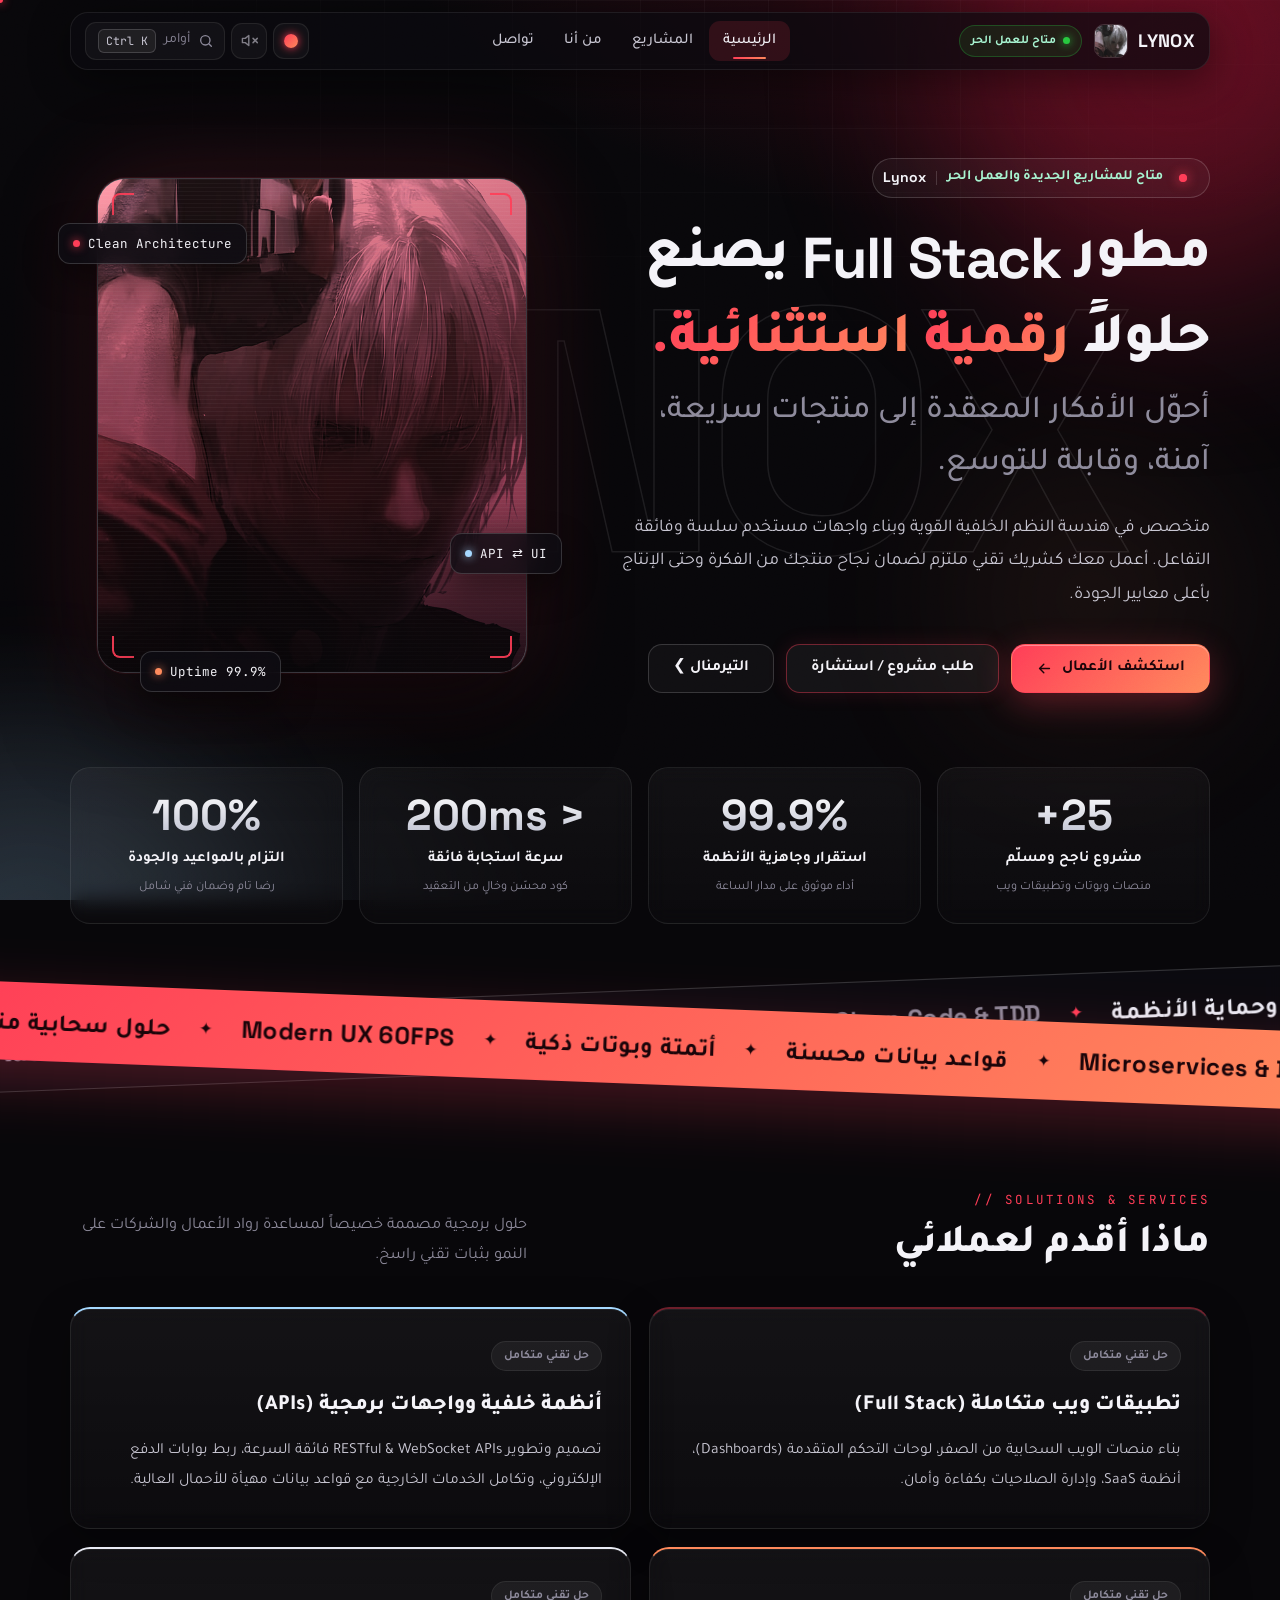
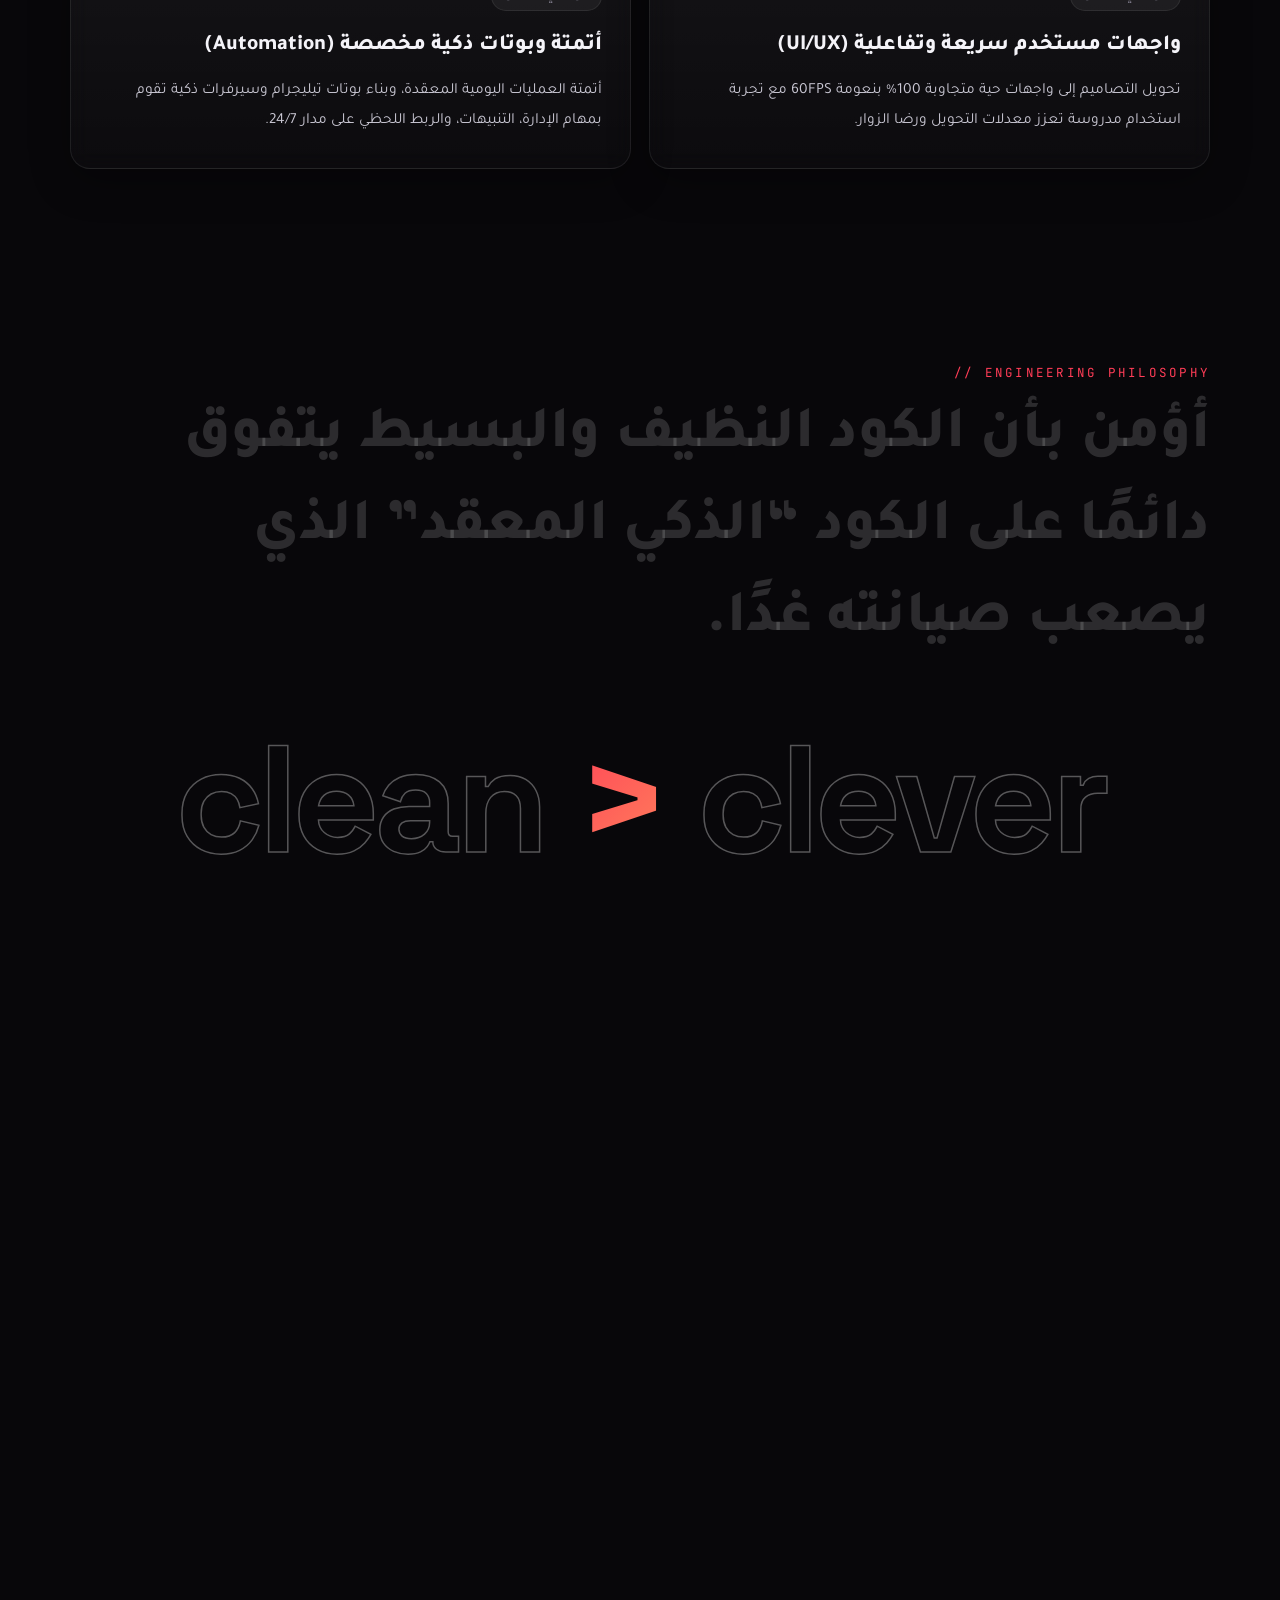
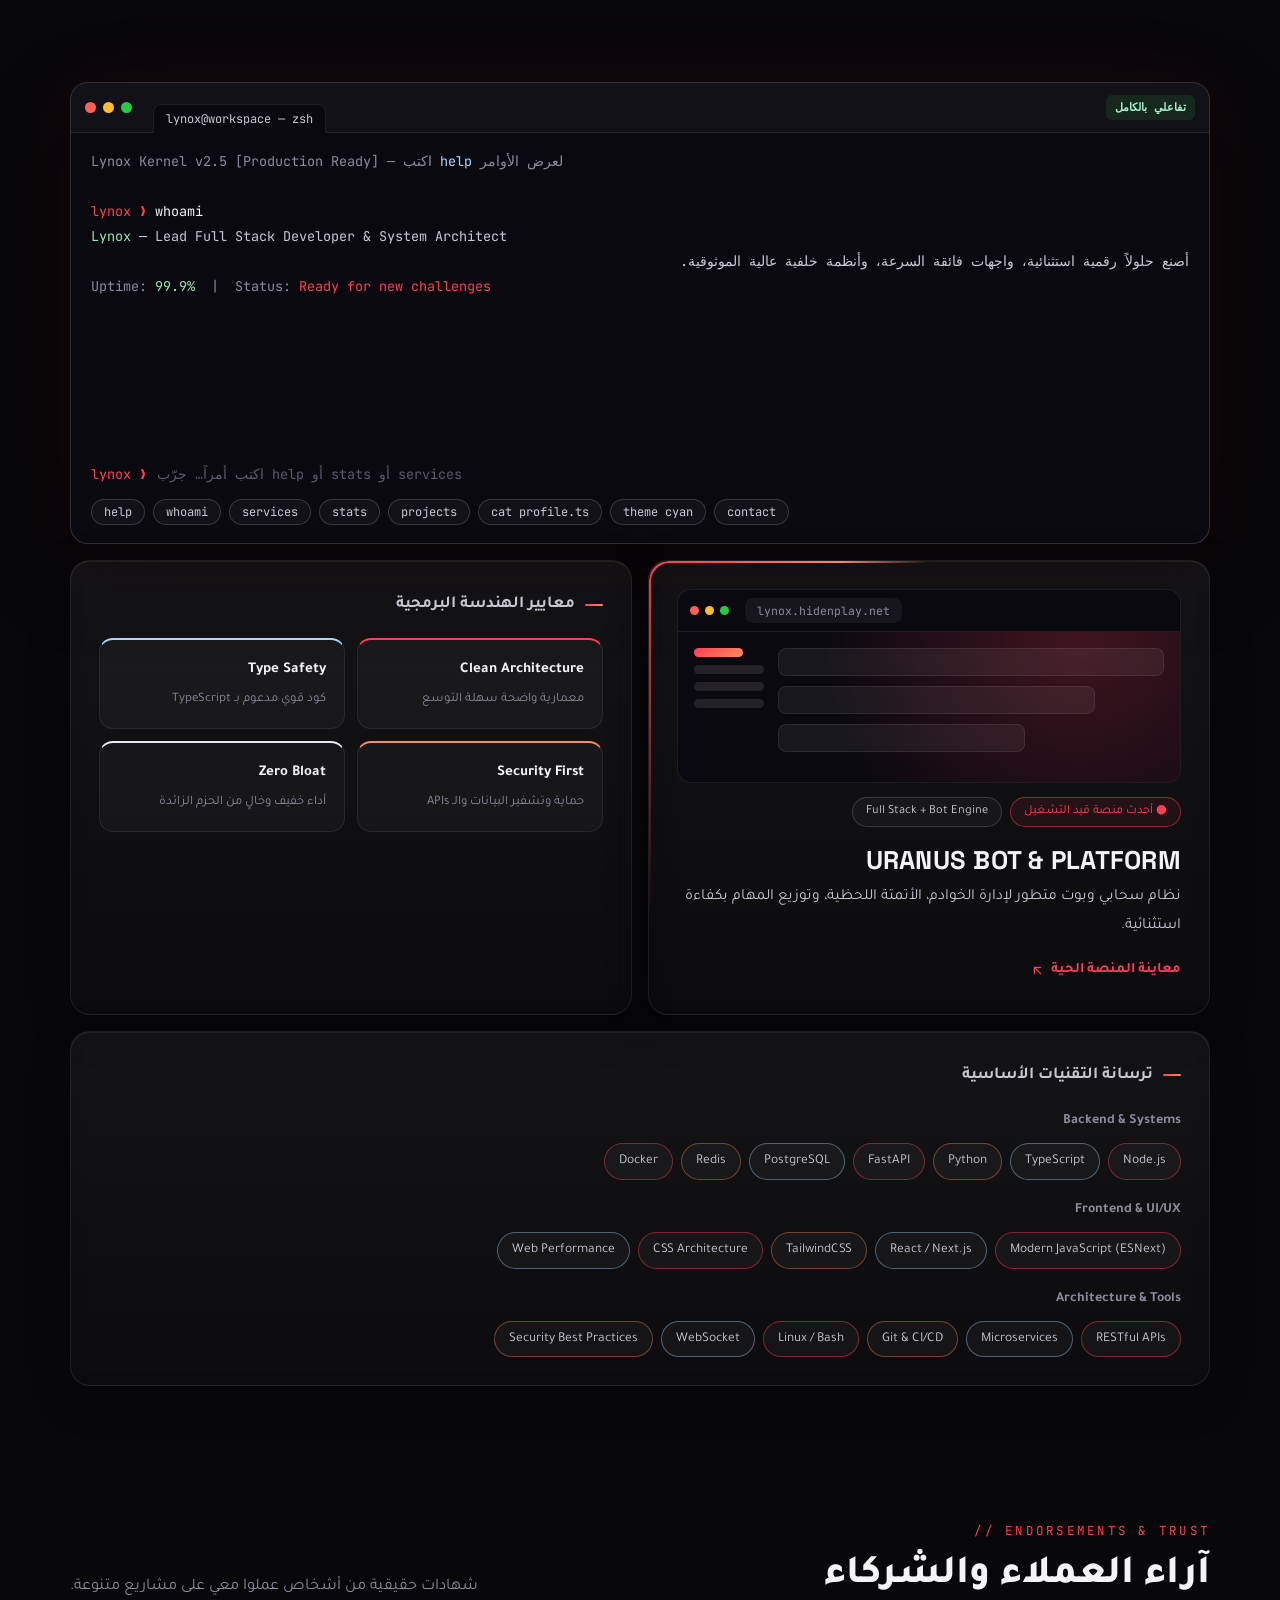
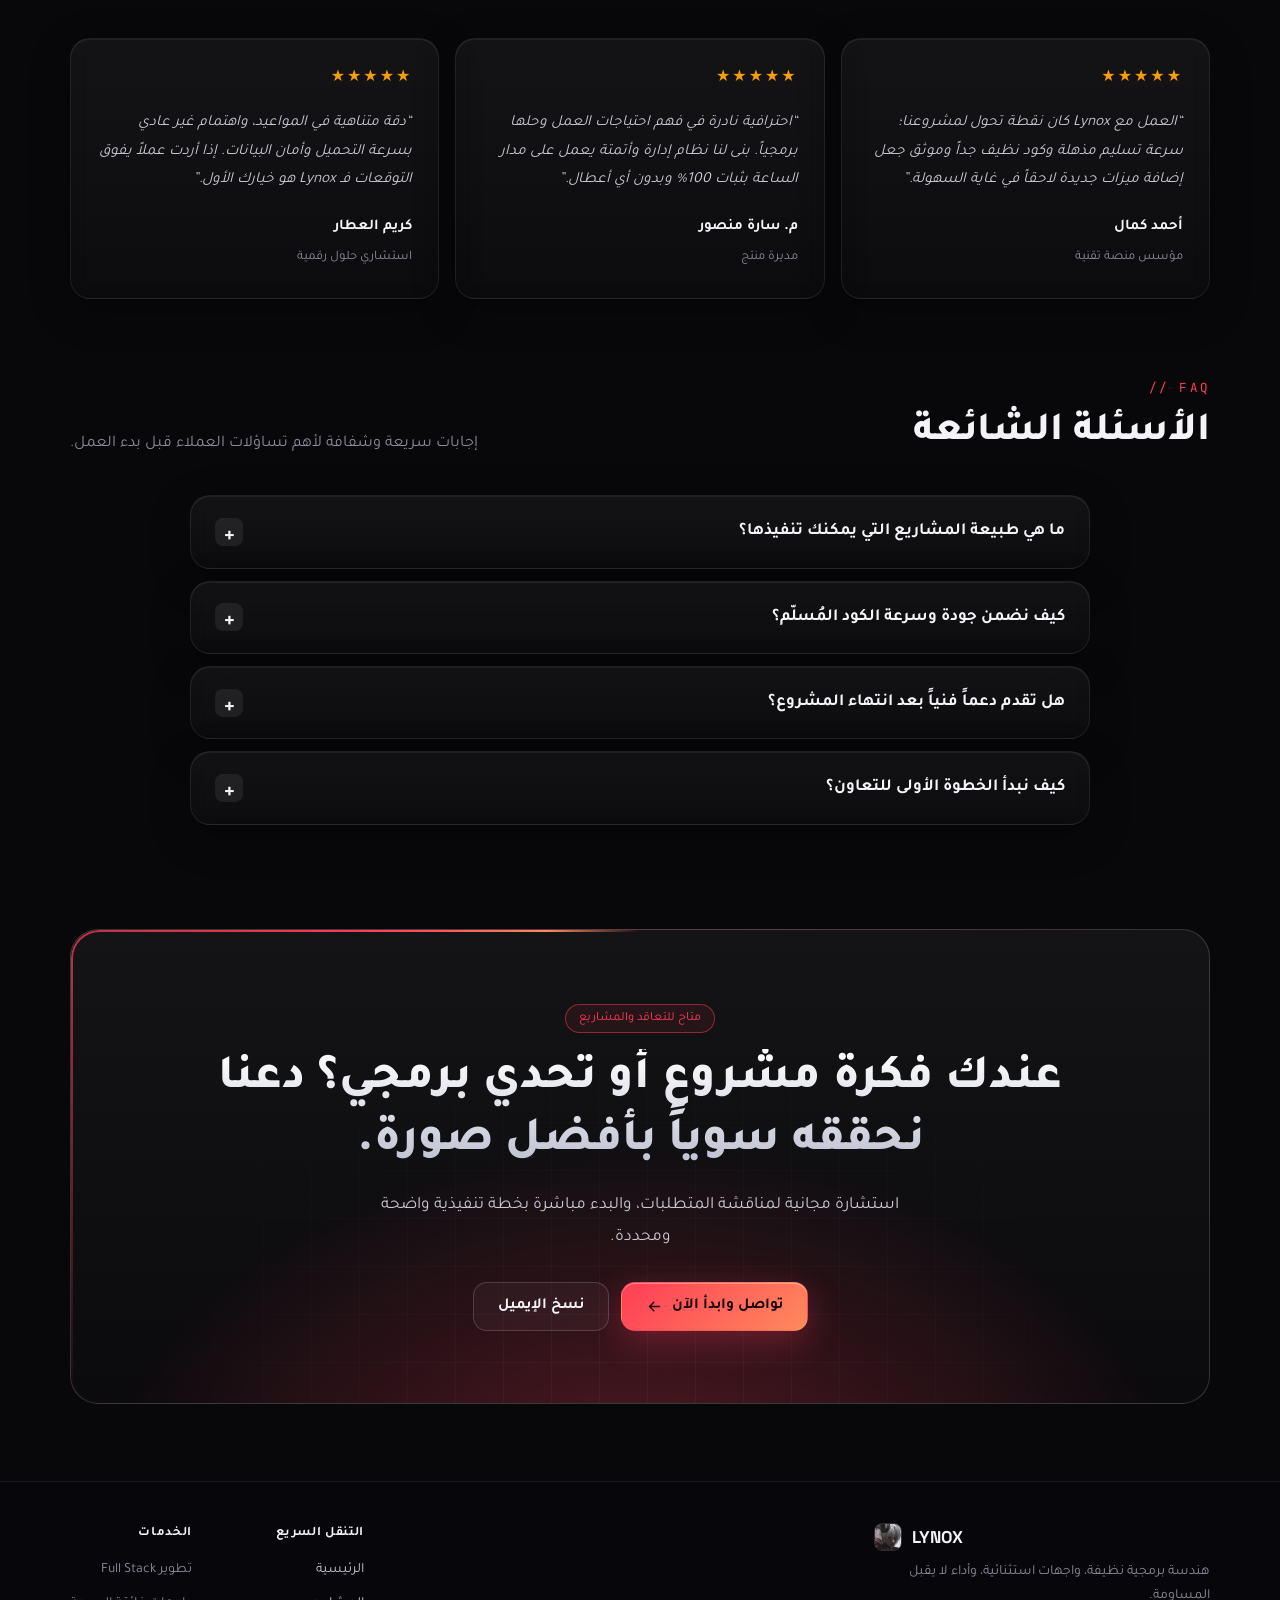
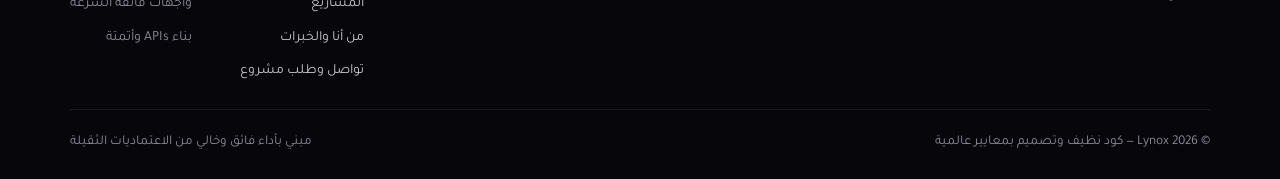
==== commit 495b0398: "Update LYNOX Pro site for dev.lynox.org" ====
--- a/index.html
+++ b/index.html
@@ -1,183 +1,423 @@
-<!DOCTYPE html>
-<html lang="ar" dir="rtl">
-<head>
-<meta charset="UTF-8">
-<meta name="viewport" content="width=device-width, initial-scale=1.0">
-<title>Lynox — مطور Full Stack</title>
-<meta name="description" content="Lynox مطور Full Stack بيبني أشياء نضيفة وشغّالة، من تصميم الـ API لحد الواجهة.">
-<meta name="theme-color" content="#08070a">
-<meta name="color-scheme" content="dark">
-<link rel="canonical" href="https://lynox.org/">
-<meta property="og:type" content="website">
-<meta property="og:locale" content="ar_EG">
-<meta property="og:site_name" content="Lynox">
-<meta property="og:title" content="Lynox — مطور Full Stack">
-<meta property="og:description" content="Lynox مطور Full Stack بيبني أشياء نضيفة وشغّالة، من تصميم الـ API لحد الواجهة.">
-<meta property="og:url" content="https://lynox.org/">
-<meta property="og:image" content="https://lynox.org/og.png">
-<meta property="og:image:width" content="1200">
-<meta property="og:image:height" content="630">
-<meta name="twitter:card" content="summary_large_image">
-<meta name="twitter:title" content="Lynox — مطور Full Stack">
-<meta name="twitter:description" content="Lynox مطور Full Stack بيبني أشياء نضيفة وشغّالة، من تصميم الـ API لحد الواجهة.">
-<meta name="twitter:image" content="https://lynox.org/og.png">
-<link rel="icon" href="favicon.svg" type="image/svg+xml">
-<link rel="apple-touch-icon" href="avatar.jpg">
-<link rel="preconnect" href="https://fonts.googleapis.com">
-<link rel="preconnect" href="https://fonts.gstatic.com" crossorigin>
-<link href="https://fonts.googleapis.com/css2?family=Tajawal:wght@400;500;700;800&family=Space+Grotesk:wght@500;700&family=JetBrains+Mono:wght@400;500&display=swap" rel="stylesheet">
-<link rel="stylesheet" href="style.css">
-<script>document.documentElement.classList.add('js');try{if(!sessionStorage.getItem('lynox-intro'))document.documentElement.classList.add('intro');if(sessionStorage.getItem('lynox-nav')){document.documentElement.classList.add('arriving');sessionStorage.removeItem('lynox-nav')}}catch(e){}</script>
-<script type="application/ld+json">{"@context":"https://schema.org","@type":"Person","name":"Lynox","jobTitle":"Full Stack Developer","image":"https://lynox.org/avatar.jpg","url":"https://lynox.org/"}</script>
-</head>
-<body>
-  <a class="skip" href="#main">تخطي للمحتوى</a>
-  <div class="loader" aria-hidden="true"><div class="loader-inner"><div class="loader-word">LYNOX</div><div class="loader-bar"><i></i></div><div class="loader-num">000</div></div></div>
-  <div class="curtain" aria-hidden="true"></div>
-  <div class="cursor" aria-hidden="true"><i class="c-dot"></i><i class="c-ring"></i></div>
-  <div class="progress" aria-hidden="true"></div>
-  <div class="cursor-glow" aria-hidden="true"></div>
-
-  <div class="bg" aria-hidden="true">
-    <div class="grid-lines"></div>
-    <div class="blob b1"></div>
-    <div class="blob b2"></div>
-    <div class="blob b3"></div>
-  </div>
-  <div class="grain" aria-hidden="true"></div>
-
-  <header class="site-header">
-    <div class="wrap">
-      <div class="bar">
-        <a class="brand" href="index.html" aria-label="Lynox — الرئيسية"><img src="avatar.jpg" width="32" height="32" alt=""><span>LYNOX</span></a>
-        <nav class="site-nav" aria-label="التنقل الرئيسي">
-          <a href="index.html" aria-current="page">الرئيسية</a>
-          <a href="projects.html">المشاريع</a>
-          <a href="about.html">من أنا</a>
-          <a href="contact.html">تواصل</a>
-        </nav>
-        <button class="kbd-btn" type="button" data-open-palette aria-label="بحث وأوامر سريعة"><svg viewBox="0 0 24 24" fill="none" stroke="currentColor" stroke-width="2" stroke-linecap="round" aria-hidden="true"><circle cx="11" cy="11" r="7"/><path d="m20 20-3.5-3.5"/></svg><span class="kbd-label">بحث</span><kbd>Ctrl K</kbd></button>
-      </div>
-    </div>
-  </header>
-
-  <main id="main">
-
-    <section class="wrap hero">
-      <div class="wordmark" aria-hidden="true">LYNOX</div>
-      <div class="hero-copy">
-        <a class="eyebrow reveal" href="about.html"><span class="pulse"></span><span class="name-en">Lynox</span><i class="sep"></i><span dir="ltr">Full Stack Developer</span></a>
-        <h1 class="hero-title" data-split>مطور <span class="latin">Full Stack</span> بيبني أشياء <span class="grad">نضيفة وشغّالة.</span> <span class="muted">من الفكرة للكود، ومن الكود للناس.</span></h1>
-        <p class="hero-lede reveal">بشتغل من تصميم الـ API لحد بناء الواجهة اللي المستخدم بيتعامل معاها، وبفضّل الكود النضيف والبسيط على الكود "الذكي".</p>
-        <div class="actions reveal">
-          <a class="btn btn-primary" href="projects.html" data-magnetic>شوف المشاريع <svg viewBox="0 0 24 24" fill="none" stroke="currentColor" stroke-width="2" stroke-linecap="round" stroke-linejoin="round" aria-hidden="true"><path d="M19 12H5M11 6l-6 6 6 6"/></svg></a>
-          <a class="btn btn-ghost" href="contact.html" data-magnetic>تواصل معايا</a>
-          <a class="btn btn-ghost" data-cv hidden href="#">السيرة الذاتية</a>
-        </div>
-      </div>
-      <div class="portrait-wrap reveal">
-        <figure class="portrait" data-tilt>
-          <img src="avatar.jpg" width="736" height="766" alt="صورة Lynox الشخصية" fetchpriority="high">
-          <img class="gl g1" src="avatar.jpg" alt="" aria-hidden="true"><img class="gl g2" src="avatar.jpg" alt="" aria-hidden="true">
-          <span class="corner tl"></span><span class="corner tr"></span><span class="corner bl"></span><span class="corner br"></span>
-        </figure>
-        <span class="tag t1"><i></i>clean &gt; clever</span>
-        <span class="tag t2"><i></i>API ⇄ UI</span>
-        <span class="tag t3"><i></i>ship it.</span>
-      </div>
-    </section>
-
-    <div class="marquee-stack" aria-hidden="true"><div class="marquee"><div class="marquee-track"><span>Full Stack</span><span>API Design</span><span>Frontend</span><span>حل المشاكل</span><span>Clean Code</span><span>كود نظيف</span><span>تعلّم مستمر</span><span>Teamwork</span><span>عمل جماعي</span><span>Full Stack</span><span>API Design</span><span>Frontend</span><span>حل المشاكل</span><span>Clean Code</span><span>كود نظيف</span><span>تعلّم مستمر</span><span>Teamwork</span><span>عمل جماعي</span></div></div><div class="marquee alt"><div class="marquee-track rev"><span>عمل جماعي</span><span>Teamwork</span><span>تعلّم مستمر</span><span>كود نظيف</span><span>Clean Code</span><span>حل المشاكل</span><span>Frontend</span><span>API Design</span><span>Full Stack</span><span>عمل جماعي</span><span>Teamwork</span><span>تعلّم مستمر</span><span>كود نظيف</span><span>Clean Code</span><span>حل المشاكل</span><span>Frontend</span><span>API Design</span><span>Full Stack</span></div></div></div>
-
-    <section class="wrap section manifesto-sec">
-      <span class="kicker reveal" data-scramble>// manifesto</span>
-      <p class="manifesto" data-lit>بحب الكود النضيف والبسيط أكتر من الكود “الذكي” اللي محدش هيفهمه بعد سنة.</p>
-      <div class="big-eq" aria-hidden="true">clean <b>&gt;</b> clever</div>
-    </section>
-
-    <section class="wrap section">
-      <div class="section-head reveal">
-        <div><span class="kicker" data-scramble>// workflow</span><h2 class="section-title">طريقتي في الشغل</h2></div>
-        <p class="section-sub">ثلاث خطوات بسيطة، من الفكرة لحد حاجة الناس بتستخدمها.</p>
-      </div>
-      <ol class="steps">
-          <li class="card step spot reveal"><span class="glyph"><svg viewBox="0 0 24 24" fill="none" stroke="currentColor" stroke-width="2" stroke-linecap="round" stroke-linejoin="round" aria-hidden="true"><circle cx="11" cy="11" r="7"/><path d="m20 20-3.5-3.5"/></svg></span><span class="num">01</span><h3>أفهم المشكلة الأول</h3><p>قبل أي سطر كود بحدد المشكلة بوضوح وإيه اللي المستخدم محتاجه فعلًا، مش اللي شكله حلو بس.</p></li>
-          <li class="card step spot reveal"><span class="glyph"><svg viewBox="0 0 24 24" fill="none" stroke="currentColor" stroke-width="2" stroke-linecap="round" stroke-linejoin="round" aria-hidden="true"><path d="M8 6 3 12l5 6M16 6l5 6-5 6M14 4l-4 16"/></svg></span><span class="num">02</span><h3>أصمّم الـ API</h3><p>عقد واضح وبسيط بين الواجهة والخلفية، سهل يتفهم وسهل يتغيّر من غير ما يتكسّر.</p></li>
-          <li class="card step spot reveal"><span class="glyph"><svg viewBox="0 0 24 24" fill="none" stroke="currentColor" stroke-width="2" stroke-linecap="round" stroke-linejoin="round" aria-hidden="true"><rect x="3" y="4" width="18" height="16" rx="2"/><path d="M3 9h18M8 14h3"/></svg></span><span class="num">03</span><h3>أبني الواجهة</h3><p>واجهة نضيفة وسريعة ومظبوطة على كل الشاشات، لأن التجربة هي اللي بيحسّها الناس.</p></li>
-      </ol>
-    </section>
-
-    <section class="wrap section tight">
-      <div class="bento">
-        <div class="card editor-card reveal">
-          <div class="editor term" id="term">
-            <div class="editor-bar"><span class="dot r"></span><span class="dot y"></span><span class="dot g"></span><span class="editor-tab">lynox@web — zsh</span></div>
-            <div class="term-body" id="term-out" role="log" aria-live="polite" aria-label="مخرجات التيرمنال"></div>
-            <form class="term-form" id="term-form" autocomplete="off"><label class="term-ps" for="term-in">lynox ❯</label><input id="term-in" type="text" spellcheck="false" autocapitalize="off" autocomplete="off" placeholder="اكتب أمر… جرّب help" aria-label="اكتب أمر"></form>
-            <div class="term-chips"><button type="button" data-cmd="help">help</button><button type="button" data-cmd="whoami">whoami</button><button type="button" data-cmd="skills">skills</button><button type="button" data-cmd="projects">projects</button><button type="button" data-cmd="cat profile.ts">cat profile.ts</button><button type="button" data-cmd="contact">contact</button></div>
-          </div>
-        </div>
-
-        <a class="card spot reveal" href="https://lynox.hidenplay.net/" target="_blank" rel="noopener">
-          <div class="preview" aria-hidden="true">
-            <div class="preview-bar"><span class="dot r"></span><span class="dot y"></span><span class="dot g"></span><span class="preview-url">lynox.hidenplay.net</span></div>
-            <div class="preview-body"><div class="sb"><i></i><i></i><i></i><i></i></div><div class="mn"><b></b><b></b><b></b></div></div>
-          </div>
-          <h2 class="project-title">URANUS BOT</h2>
-          <p class="project-desc">موقع تنصيب أورانوس، وأحيانًا لينوكس.</p>
-          <span class="more">عرض المشروع <svg viewBox="0 0 24 24" fill="none" stroke="currentColor" stroke-width="2" stroke-linecap="round" stroke-linejoin="round" aria-hidden="true"><path d="M17 17 7 7M7 17V7h10"/></svg></span>
-        </a>
-
-        <article class="card reveal">
-          <h2 class="card-title">بهتم بإيه</h2>
-          <ul class="principles">
-            <li>حل المشاكل</li>
-            <li>تعلّم مستمر</li>
-            <li>كود نظيف</li>
-            <li>عمل جماعي</li>
-          </ul>
-        </article>
-
-        <section class="card reveal" data-gh hidden>
-          <h2 class="card-title">من GitHub</h2>
-          <ul class="repo-list" style="grid-template-columns:1fr" data-gh-list data-limit="2"></ul>
-        </section>
-
-        <section class="card reveal" data-stack hidden>
-          <h2 class="card-title">التقنيات</h2>
-          <div data-stack-list></div>
-        </section>
-      </div>
-
-      <div class="cta reveal">
-        <p class="cta-text">عندك مشروع أو فكرة؟ كلمني.</p>
-        <div class="actions">
-          <a class="btn btn-primary" href="contact.html" data-magnetic>تواصل معايا <svg viewBox="0 0 24 24" fill="none" stroke="currentColor" stroke-width="2" stroke-linecap="round" stroke-linejoin="round" aria-hidden="true"><path d="M19 12H5M11 6l-6 6 6 6"/></svg></a>
-          <button class="btn btn-ghost" type="button" data-copy-email hidden>نسخ الإيميل</button>
-        </div>
-      </div>
-    </section>
-  </main>
-
-  <footer class="site-footer">
-    <div class="wrap">
-      <span>© <span data-year>2026</span> Lynox — كل الحقوق محفوظة</span>
-      <nav class="foot-nav" aria-label="روابط التذييل">
-        <a href="projects.html">المشاريع</a><a href="about.html">من أنا</a><a href="contact.html">تواصل</a>
-      </nav>
-      <span>مبني بـ HTML وCSS وJS من غير frameworks</span>
-    </div>
-  </footer>
-
-  <dialog id="palette" class="palette" aria-label="التنقل السريع">
-    <div class="pal-box">
-      <input id="pal-input" class="pal-input" type="text" placeholder="ابحث عن صفحة أو أمر..." autocomplete="off" role="combobox" aria-expanded="true" aria-controls="pal-list">
-      <ul id="pal-list" class="pal-list" role="listbox" aria-label="النتايج"></ul>
-      <div class="pal-foot"><span><kbd>↑</kbd> <kbd>↓</kbd> للتنقل</span><span><kbd>Enter</kbd> للفتح</span><span><kbd>Esc</kbd> للإغلاق</span></div>
-    </div>
-  </dialog>
-
-  <script src="config.js"></script>
-  <script src="app.js"></script>
-</body>
-</html>
+<!DOCTYPE html>
+<html lang="ar" dir="rtl">
+<head>
+<meta charset="UTF-8">
+<meta name="viewport" content="width=device-width, initial-scale=1.0">
+<title>Lynox — مطور Full Stack وحلول ويب متقدمة</title>
+<meta name="description" content="Lynox مطور Full Stack يصنع حلولاً رقمية استثنائية، واجهات فائقة السرعة، وبنية خلفية عالية الموثوقية من الفكرة حتى الإنتاج.">
+<meta name="theme-color" content="#08070a">
+<meta name="color-scheme" content="dark">
+<link rel="canonical" href="https://dev.lynox.org/">
+<meta property="og:type" content="website">
+<meta property="og:locale" content="ar_EG">
+<meta property="og:site_name" content="Lynox">
+<meta property="og:title" content="Lynox — مطور Full Stack وحلول ويب متقدمة">
+<meta property="og:description" content="Lynox مطور Full Stack يصنع حلولاً رقمية استثنائية، واجهات فائقة السرعة، وبنية خلفية عالية الموثوقية من الفكرة حتى الإنتاج.">
+<meta property="og:url" content="https://dev.lynox.org/">
+<meta property="og:image" content="https://dev.lynox.org/og.png">
+<meta property="og:image:width" content="1200">
+<meta property="og:image:height" content="630">
+<meta name="twitter:card" content="summary_large_image">
+<meta name="twitter:title" content="Lynox — مطور Full Stack وحلول ويب متقدمة">
+<meta name="twitter:description" content="Lynox مطور Full Stack يصنع حلولاً رقمية استثنائية، واجهات فائقة السرعة، وبنية خلفية عالية الموثوقية من الفكرة حتى الإنتاج.">
+<meta name="twitter:image" content="https://dev.lynox.org/og.png">
+<link rel="icon" href="favicon.svg" type="image/svg+xml">
+<link rel="apple-touch-icon" href="avatar.jpg">
+<link rel="preconnect" href="https://fonts.googleapis.com">
+<link rel="preconnect" href="https://fonts.gstatic.com" crossorigin>
+<link href="https://fonts.googleapis.com/css2?family=Tajawal:wght@400;500;700;800&family=Space+Grotesk:wght@500;700&family=JetBrains+Mono:wght@400;500;600&display=swap" rel="stylesheet">
+<link rel="stylesheet" href="style.css">
+<script>
+  document.documentElement.classList.add('js');
+  try {
+    const acc = localStorage.getItem('lynox-accent');
+    if (acc) document.documentElement.setAttribute('data-accent', acc);
+    if (!sessionStorage.getItem('lynox-intro')) document.documentElement.classList.add('intro');
+    if (sessionStorage.getItem('lynox-nav')) {
+      document.documentElement.classList.add('arriving');
+      sessionStorage.removeItem('lynox-nav');
+    }
+  } catch(e) {}
+</script>
+<script type="application/ld+json">{"@context":"https://schema.org","@type":"Person","name":"Lynox","jobTitle":"Senior Full Stack Developer","image":"https://dev.lynox.org/avatar.jpg","url":"https://dev.lynox.org/","description":"مطور Full Stack يصنع حلولاً رقمية استثنائية، واجهات فائقة السرعة، وأنظمة خلفية عالية الموثوقية."}</script>
+</head>
+<body>
+  <a class="skip" href="#main">تخطي للمحتوى</a>
+  <div class="loader" aria-hidden="true"><div class="loader-inner"><div class="loader-word">LYNOX</div><div class="loader-bar"><i></i></div><div class="loader-num">000</div></div></div>
+  <div class="curtain" aria-hidden="true"></div>
+  <div class="cursor" aria-hidden="true"><i class="c-dot"></i><i class="c-ring"></i></div>
+  <div class="progress" aria-hidden="true"></div>
+  <div class="cursor-glow" aria-hidden="true"></div>
+
+  <div class="bg" aria-hidden="true">
+    <div class="grid-lines"></div>
+    <div class="blob b1"></div>
+    <div class="blob b2"></div>
+    <div class="blob b3"></div>
+  </div>
+  <div class="grain" aria-hidden="true"></div>
+
+  <header class="site-header">
+    <div class="wrap">
+      <div class="bar">
+        <a class="brand" href="index.html" aria-label="Lynox — الرئيسية">
+          <img src="avatar.jpg" width="34" height="34" alt="Lynox">
+          <span>LYNOX</span>
+        </a>
+        <a class="status-badge" href="contact.html" title="متاح لقبول مشاريع جديدة واستشارات برمجية">
+          <i class="status-dot"></i>
+          <span>متاح للعمل الحر</span>
+        </a>
+        <nav class="site-nav" aria-label="التنقل الرئيسي">
+          <a href="index.html" aria-current="page">الرئيسية</a>
+          <a href="projects.html">المشاريع</a>
+          <a href="about.html">من أنا</a>
+          <a href="contact.html">تواصل</a>
+        </nav>
+        <div class="header-controls">
+          <button class="ctrl-btn theme-toggle" type="button" data-theme-cycle title="تغيير لون الهوية (ثيم تفاعلي)" aria-label="تغيير لون الهوية">
+            <span class="theme-swatch"></span>
+          </button>
+          <button class="ctrl-btn sound-toggle" type="button" data-sound-toggle title="تفعيل / كتم المؤثرات الصوتية" aria-label="المؤثرات الصوتية">
+            <svg class="s-icon s-on" viewBox="0 0 24 24" fill="none" stroke="currentColor" stroke-width="2" stroke-linecap="round" stroke-linejoin="round" aria-hidden="true"><polygon points="11 5 6 9 2 9 2 15 6 15 11 19 11 5"/><path d="M15.54 8.46a5 5 0 0 1 0 7.07"/><path d="M19.07 4.93a10 10 0 0 1 0 14.14"/></svg>
+            <svg class="s-icon s-off" viewBox="0 0 24 24" fill="none" stroke="currentColor" stroke-width="2" stroke-linecap="round" stroke-linejoin="round" aria-hidden="true"><polygon points="11 5 6 9 2 9 2 15 6 15 11 19 11 5"/><line x1="23" y1="9" x2="17" y2="15"/><line x1="17" y1="9" x2="23" y2="15"/></svg>
+          </button>
+          <button class="kbd-btn" type="button" data-open-palette aria-label="بحث وأوامر سريعة">
+            <svg viewBox="0 0 24 24" fill="none" stroke="currentColor" stroke-width="2" stroke-linecap="round" aria-hidden="true"><circle cx="11" cy="11" r="7"/><path d="m20 20-3.5-3.5"/></svg>
+            <span class="kbd-label">أوامر</span><kbd>Ctrl K</kbd>
+          </button>
+        </div>
+      </div>
+    </div>
+  </header>
+
+  <main id="main">
+
+    <!-- HERO -->
+    <section class="wrap hero">
+      <div class="wordmark" aria-hidden="true">LYNOX</div>
+      <div class="hero-copy">
+        <div class="eyebrow reveal">
+          <span class="pulse"></span>
+          <span class="avail-text">متاح للمشاريع الجديدة والعمل الحر</span>
+          <i class="sep"></i>
+          <span class="name-en">Lynox</span>
+        </div>
+        <h1 class="hero-title" data-split>مطور <span class="latin">Full Stack</span> يصنع حلولاً <span class="grad">رقمية استثنائية.</span> <span class="muted">أحوّل الأفكار المعقدة إلى منتجات سريعة، آمنة، وقابلة للتوسع.</span></h1>
+        <p class="hero-lede reveal">متخصص في هندسة النظم الخلفية القوية وبناء واجهات مستخدم سلسة وفائقة التفاعل. أعمل معك كشريك تقني ملتزم لضمان نجاح منتجك من الفكرة وحتى الإنتاج بأعلى معايير الجودة.</p>
+        <div class="actions reveal">
+          <a class="btn btn-primary" href="projects.html" data-magnetic>استكشف الأعمال <svg viewBox="0 0 24 24" fill="none" stroke="currentColor" stroke-width="2" stroke-linecap="round" stroke-linejoin="round" aria-hidden="true"><path d="M19 12H5M11 6l-6 6 6 6"/></svg></a>
+          <a class="btn btn-accent" href="contact.html" data-magnetic>طلب مشروع / استشارة</a>
+          <a class="btn btn-ghost" href="#term">التيرمنال ❯</a>
+        </div>
+      </div>
+      <div class="portrait-wrap reveal">
+        <figure class="portrait" data-tilt>
+          <img src="avatar.jpg" width="736" height="766" alt="صورة Lynox الشخصية" fetchpriority="high">
+          <img class="gl g1" src="avatar.jpg" alt="" aria-hidden="true"><img class="gl g2" src="avatar.jpg" alt="" aria-hidden="true">
+          <span class="corner tl"></span><span class="corner tr"></span><span class="corner bl"></span><span class="corner br"></span>
+        </figure>
+        <span class="tag t1"><i></i>Clean Architecture</span>
+        <span class="tag t2"><i></i>API ⇄ UI</span>
+        <span class="tag t3"><i></i>Uptime 99.9%</span>
+      </div>
+    </section>
+
+    <!-- METRICS & IMPACT STATS -->
+    <section class="wrap stats-sec">
+      <div class="stats-grid reveal">
+        <div class="stat-card">
+          <div class="stat-num" data-counter="25" data-suffix="+">+25</div>
+          <div class="stat-label">مشروع ناجح ومسلّم</div>
+          <div class="stat-hint">منصات وبوتات وتطبيقات ويب</div>
+        </div>
+        <div class="stat-card">
+          <div class="stat-num" data-counter="99.9" data-suffix="%" data-decimal="1">99.9%</div>
+          <div class="stat-label">استقرار وجاهزية الأنظمة</div>
+          <div class="stat-hint">أداء موثوق على مدار الساعة</div>
+        </div>
+        <div class="stat-card">
+          <div class="stat-num">&lt; 200ms</div>
+          <div class="stat-label">سرعة استجابة فائقة</div>
+          <div class="stat-hint">كود محسّن وخالٍ من التعقيد</div>
+        </div>
+        <div class="stat-card">
+          <div class="stat-num" data-counter="100" data-suffix="%">100%</div>
+          <div class="stat-label">التزام بالمواعيد والجودة</div>
+          <div class="stat-hint">رضا تام وضمان فني شامل</div>
+        </div>
+      </div>
+    </section>
+
+    <div class="marquee-stack" aria-hidden="true"><div class="marquee"><div class="marquee-track"><span>Full Stack Architecture</span><span>Scalable APIs</span><span>High Performance UI</span><span>Clean Code & TDD</span><span>أمان وحماية الأنظمة</span><span>Microservices & Docker</span><span>قواعد بيانات محسنة</span><span>أتمتة وبوتات ذكية</span><span>Modern UX 60FPS</span><span>حلول سحابية متكاملة</span><span>Full Stack Architecture</span><span>Scalable APIs</span><span>High Performance UI</span><span>Clean Code & TDD</span><span>أمان وحماية الأنظمة</span><span>Microservices & Docker</span><span>قواعد بيانات محسنة</span><span>أتمتة وبوتات ذكية</span><span>Modern UX 60FPS</span><span>حلول سحابية متكاملة</span></div></div><div class="marquee alt"><div class="marquee-track rev"><span>حلول سحابية متكاملة</span><span>Modern UX 60FPS</span><span>أتمتة وبوتات ذكية</span><span>قواعد بيانات محسنة</span><span>Microservices & Docker</span><span>أمان وحماية الأنظمة</span><span>Clean Code & TDD</span><span>High Performance UI</span><span>Scalable APIs</span><span>Full Stack Architecture</span><span>حلول سحابية متكاملة</span><span>Modern UX 60FPS</span><span>أتمتة وبوتات ذكية</span><span>قواعد بيانات محسنة</span><span>Microservices & Docker</span><span>أمان وحماية الأنظمة</span><span>Clean Code & TDD</span><span>High Performance UI</span><span>Scalable APIs</span><span>Full Stack Architecture</span></div></div></div>
+
+    <!-- SERVICES -->
+    <section class="wrap section">
+      <div class="section-head reveal">
+        <div>
+          <span class="kicker" data-scramble>// solutions &amp; services</span>
+          <h2 class="section-title">ماذا أقدم لعملائي</h2>
+        </div>
+        <p class="section-sub">حلول برمجية مصممة خصيصاً لمساعدة رواد الأعمال والشركات على النمو بثبات تقني راسخ.</p>
+      </div>
+      <div class="services-grid">
+          <div class="card service-card spot reveal">
+            <div class="service-badge">حل تقني متكامل</div>
+            <h3>تطبيقات ويب متكاملة (Full Stack)</h3>
+            <p>بناء منصات الويب السحابية من الصفر، لوحات التحكم المتقدمة (Dashboards)، أنظمة SaaS، وإدارة الصلاحيات بكفاءة وأمان.</p>
+          </div>
+          <div class="card service-card spot reveal">
+            <div class="service-badge">حل تقني متكامل</div>
+            <h3>أنظمة خلفية وواجهات برمجية (APIs)</h3>
+            <p>تصميم وتطوير RESTful & WebSocket APIs فائقة السرعة، ربط بوابات الدفع الإلكتروني، وتكامل الخدمات الخارجية مع قواعد بيانات مهيأة للأحمال العالية.</p>
+          </div>
+          <div class="card service-card spot reveal">
+            <div class="service-badge">حل تقني متكامل</div>
+            <h3>واجهات مستخدم سريعة وتفاعلية (UI/UX)</h3>
+            <p>تحويل التصاميم إلى واجهات حية متجاوبة 100% بنعومة 60FPS مع تجربة استخدام مدروسة تعزز معدلات التحويل ورضا الزوار.</p>
+          </div>
+          <div class="card service-card spot reveal">
+            <div class="service-badge">حل تقني متكامل</div>
+            <h3>أتمتة وبوتات ذكية مخصصة (Automation)</h3>
+            <p>أتمتة العمليات اليومية المعقدة، وبناء بوتات تيليجرام وسيرفرات ذكية تقوم بمهام الإدارة، التنبيهات، والربط اللحظي على مدار 24/7.</p>
+          </div>
+      </div>
+    </section>
+
+    <!-- MANIFESTO -->
+    <section class="wrap section manifesto-sec">
+      <span class="kicker reveal" data-scramble>// engineering philosophy</span>
+      <p class="manifesto" data-lit>أؤمن بأن الكود النظيف والبسيط يتفوق دائمًا على الكود “الذكي المعقد” الذي يصعب صيانته غدًا.</p>
+      <div class="big-eq" aria-hidden="true">clean <b>&gt;</b> clever</div>
+    </section>
+
+    <!-- WORKFLOW -->
+    <section class="wrap section">
+      <div class="section-head reveal">
+        <div>
+          <span class="kicker" data-scramble>// development pipeline</span>
+          <h2 class="section-title">منهجية العمل وضمان النجاح</h2>
+        </div>
+        <p class="section-sub">ثلاث محطات رئيسية تضمن وضوح الرؤية ودقة التسليم من أول يوم.</p>
+      </div>
+      <ol class="steps">
+          <li class="card step spot reveal">
+            <span class="num">01</span>
+            <h3>تحليل المتطلبات والتخطيط المعماري</h3>
+            <p>أفهم الهدف التجاري بعمق، وأصمم بنية البيانات ومخطط الـ Architecture بدقة متناهية قبل كتابة سطر كود واحد لضمان التوسع السلس.</p>
+          </li>
+          <li class="card step spot reveal">
+            <span class="num">02</span>
+            <h3>التطوير الهندسي والاختبار الشامل</h3>
+            <p>بناء الواجهات الخلفية والأمامية وفق مبادئ الكود النظيف (Clean Code) مع اختبارات أداء وأمان واختبارات ضغط حقيقية.</p>
+          </li>
+          <li class="card step spot reveal">
+            <span class="num">03</span>
+            <h3>النشر السحابي والدعم المستمر</h3>
+            <p>إطلاق النظام على بنية سحابية متقدمة مع مراقبة حية للمقاييس (Monitoring) وتقديم توثيق كامل ودعم فني لضمان النجاح.</p>
+          </li>
+      </ol>
+    </section>
+
+    <!-- BENTO PLAYGROUND -->
+    <section class="wrap section tight">
+      <div class="section-head reveal">
+        <div>
+          <span class="kicker" data-scramble>// interactive playground</span>
+          <h2 class="section-title">مختبر المطور والمشاريع</h2>
+        </div>
+        <p class="section-sub">تحكّم وتفاعل مع بيئة العمل واستكشف الكود مباشرة.</p>
+      </div>
+
+      <div class="bento">
+        <div class="card editor-card reveal">
+          <div class="editor term" id="term">
+            <div class="editor-bar">
+              <span class="dot r"></span><span class="dot y"></span><span class="dot g"></span>
+              <span class="editor-tab">lynox@workspace — zsh</span>
+              <span class="editor-pill">تفاعلي بالكامل</span>
+            </div>
+            <div class="term-body" id="term-out" role="log" aria-live="polite" aria-label="مخرجات التيرمنال"></div>
+            <form class="term-form" id="term-form" autocomplete="off">
+              <label class="term-ps" for="term-in">lynox ❯</label>
+              <input id="term-in" type="text" spellcheck="false" autocapitalize="off" autocomplete="off" placeholder="اكتب أمراً… جرّب help أو stats أو services" aria-label="اكتب أمر">
+            </form>
+            <div class="term-chips">
+              <button type="button" data-cmd="help">help</button>
+              <button type="button" data-cmd="whoami">whoami</button>
+              <button type="button" data-cmd="services">services</button>
+              <button type="button" data-cmd="stats">stats</button>
+              <button type="button" data-cmd="projects">projects</button>
+              <button type="button" data-cmd="cat profile.ts">cat profile.ts</button>
+              <button type="button" data-cmd="theme cyan">theme cyan</button>
+              <button type="button" data-cmd="contact">contact</button>
+            </div>
+          </div>
+        </div>
+
+        <a class="card spot reveal featured-spot-card" href="https://lynox.hidenplay.net/" target="_blank" rel="noopener">
+          <div class="preview" aria-hidden="true">
+            <div class="preview-bar"><span class="dot r"></span><span class="dot y"></span><span class="dot g"></span><span class="preview-url">lynox.hidenplay.net</span></div>
+            <div class="preview-body"><div class="sb"><i></i><i></i><i></i><i></i></div><div class="mn"><b></b><b></b><b></b></div></div>
+          </div>
+          <div class="project-mini-meta">
+            <span class="badge live">● أحدث منصة قيد التشغيل</span>
+            <span class="badge">Full Stack + Bot Engine</span>
+          </div>
+          <h3 class="project-title">URANUS BOT &amp; PLATFORM</h3>
+          <p class="project-desc">نظام سحابي وبوت متطور لإدارة الخوادم، الأتمتة اللحظية، وتوزيع المهام بكفاءة استثنائية.</p>
+          <span class="more">معاينة المنصة الحية <svg viewBox="0 0 24 24" fill="none" stroke="currentColor" stroke-width="2" stroke-linecap="round" stroke-linejoin="round" aria-hidden="true"><path d="M17 17 7 7M7 17V7h10"/></svg></span>
+        </a>
+
+        <article class="card spot reveal">
+          <h3 class="card-title">معايير الهندسة البرمجية</h3>
+          <ul class="principles">
+            <li><strong>Clean Architecture</strong><span>معمارية واضحة سهلة التوسع</span></li>
+            <li><strong>Type Safety</strong><span>كود قوي مدعوم بـ TypeScript</span></li>
+            <li><strong>Security First</strong><span>حماية وتشفير البيانات والـ APIs</span></li>
+            <li><strong>Zero Bloat</strong><span>أداء خفيف وخالٍ من الحزم الزائدة</span></li>
+          </ul>
+        </article>
+
+        <section class="card reveal" data-gh hidden>
+          <h3 class="card-title">مستودعات GitHub الحية</h3>
+          <ul class="repo-list" style="grid-template-columns:1fr" data-gh-list data-limit="2"></ul>
+        </section>
+
+        <section class="card reveal" data-stack>
+          <h3 class="card-title">ترسانة التقنيات الأساسية</h3>
+          <div data-stack-list></div>
+        </section>
+      </div>
+    </section>
+
+    <!-- TESTIMONIALS -->
+    <section class="wrap section">
+      <div class="section-head reveal">
+        <div>
+          <span class="kicker" data-scramble>// endorsements &amp; trust</span>
+          <h2 class="section-title">آراء العملاء والشركاء</h2>
+        </div>
+        <p class="section-sub">شهادات حقيقية من أشخاص عملوا معي على مشاريع متنوعة.</p>
+      </div>
+      <div class="testimonials-grid">
+          <div class="card test-card spot reveal">
+            <div class="test-stars">★★★★★</div>
+            <p class="test-quote">“العمل مع Lynox كان نقطة تحول لمشروعنا؛ سرعة تسليم مذهلة وكود نظيف جداً وموثق جعل إضافة ميزات جديدة لاحقاً في غاية السهولة.”</p>
+            <div class="test-author">
+              <strong>أحمد كمال</strong>
+              <span>مؤسس منصة تقنية</span>
+            </div>
+          </div>
+          <div class="card test-card spot reveal">
+            <div class="test-stars">★★★★★</div>
+            <p class="test-quote">“احترافية نادرة في فهم احتياجات العمل وحلها برمجياً. بنى لنا نظام إدارة وأتمتة يعمل على مدار الساعة بثبات 100% وبدون أي أعطال.”</p>
+            <div class="test-author">
+              <strong>م. سارة منصور</strong>
+              <span>مديرة منتج</span>
+            </div>
+          </div>
+          <div class="card test-card spot reveal">
+            <div class="test-stars">★★★★★</div>
+            <p class="test-quote">“دقة متناهية في المواعيد، واهتمام غير عادي بسرعة التحميل وأمان البيانات. إذا أردت عملاً يفوق التوقعات فـ Lynox هو خيارك الأول.”</p>
+            <div class="test-author">
+              <strong>كريم العطار</strong>
+              <span>استشاري حلول رقمية</span>
+            </div>
+          </div>
+      </div>
+    </section>
+
+    <!-- FAQ -->
+    <section class="wrap section tight">
+      <div class="section-head reveal">
+        <div>
+          <span class="kicker" data-scramble>// faq</span>
+          <h2 class="section-title">الأسئلة الشائعة</h2>
+        </div>
+        <p class="section-sub">إجابات سريعة وشفافة لأهم تساؤلات العملاء قبل بدء العمل.</p>
+      </div>
+      <div class="faq-list">
+        <details class="card faq-item reveal">
+          <summary><span>ما هي طبيعة المشاريع التي يمكنك تنفيذها؟</span><i class="faq-icon">+</i></summary>
+          <div class="faq-body"><p>أنفذ مشاريع الويب المتكاملة بكافة مراحلها: من المنصات الخدمية ولوحات التحكم، إلى واجهات الـ APIs، وبوتات الأتمتة المتقدمة، وتطوير أداء وأمان المواقع القائمة.</p></div>
+        </details>
+        <details class="card faq-item reveal">
+          <summary><span>كيف نضمن جودة وسرعة الكود المُسلّم؟</span><i class="faq-icon">+</i></summary>
+          <div class="faq-body"><p>أتبع معايير هندسية صارمة: كود معياري نظيف، فصل تام لطبقات البيانات (Clean Architecture)، حماية من الثغرات، وتحسين كامل لسرعة الاستجابة لتصل لمعدل أداء قياسي.</p></div>
+        </details>
+        <details class="card faq-item reveal">
+          <summary><span>هل تقدم دعماً فنياً بعد انتهاء المشروع؟</span><i class="faq-icon">+</i></summary>
+          <div class="faq-body"><p>بكل تأكيد. كل مشروع يأتي مع فترة دعم وضمان تقني لمعالجة أي استفسارات أو تعديلات، مع توثيق شامل وسهل الفهم لطريقة إدارة النظام.</p></div>
+        </details>
+        <details class="card faq-item reveal">
+          <summary><span>كيف نبدأ الخطوة الأولى للتعاون؟</span><i class="faq-icon">+</i></summary>
+          <div class="faq-body"><p>يمكنك التواصل معي مباشرة عبر صفحة التواصل أو واتساب مع نبذة عن فكرتك أو متطلباتك؛ وسأقوم بمراجعتها وتقديم استشارة وخطة تنفيذ واضحة بالمواعيد والتكلفة.</p></div>
+        </details>
+      </div>
+    </section>
+
+    <!-- CTA -->
+    <section class="wrap">
+      <div class="cta reveal">
+        <span class="badge live" style="margin-bottom:16px;">متاح للتعاقد والمشاريع</span>
+        <h2 class="cta-text">عندك فكرة مشروع أو تحدي برمجي؟ دعنا نحققه سوياً بأفضل صورة.</h2>
+        <p class="cta-sub">استشارة مجانية لمناقشة المتطلبات، والبدء مباشرة بخطة تنفيذية واضحة ومحددة.</p>
+        <div class="actions">
+          <a class="btn btn-primary" href="contact.html" data-magnetic>تواصل وابدأ الآن <svg viewBox="0 0 24 24" fill="none" stroke="currentColor" stroke-width="2" stroke-linecap="round" stroke-linejoin="round" aria-hidden="true"><path d="M19 12H5M11 6l-6 6 6 6"/></svg></a>
+          <button class="btn btn-ghost" type="button" data-copy-email>نسخ الإيميل</button>
+        </div>
+      </div>
+    </section>
+
+  </main>
+
+  <footer class="site-footer">
+    <div class="wrap">
+      <div class="foot-main">
+        <div class="foot-brand">
+          <div class="foot-logo"><img src="avatar.jpg" width="28" height="28" alt=""><span>LYNOX</span></div>
+          <p class="foot-tagline">هندسة برمجية نظيفة، واجهات استثنائية، وأداء لا يقبل المساومة.</p>
+        </div>
+        <div class="foot-nav-groups">
+          <div class="foot-col">
+            <span class="foot-h">التنقل السريع</span>
+            <a href="index.html">الرئيسية</a>
+            <a href="projects.html">المشاريع</a>
+            <a href="about.html">من أنا والخبرات</a>
+            <a href="contact.html">تواصل وطلب مشروع</a>
+          </div>
+          <div class="foot-col">
+            <span class="foot-h">الخدمات</span>
+            <span>تطوير Full Stack</span>
+            <span>واجهات فائقة السرعة</span>
+            <span>بناء APIs وأتمتة</span>
+          </div>
+        </div>
+      </div>
+      <div class="foot-sub">
+        <span>© <span data-year>2026</span> Lynox — كود نظيف وتصميم بمعايير عالمية</span>
+        <span>مبني بأداء فائق وخالي من الاعتماديات الثقيلة</span>
+      </div>
+    </div>
+  </footer>
+
+  <dialog id="palette" class="palette" aria-label="التنقل السريع">
+    <div class="pal-box">
+      <div class="pal-head">
+        <svg viewBox="0 0 24 24" fill="none" stroke="currentColor" stroke-width="2" stroke-linecap="round" aria-hidden="true"><circle cx="11" cy="11" r="7"/><path d="m20 20-3.5-3.5"/></svg>
+        <input id="pal-input" class="pal-input" type="text" placeholder="اكتب أمراً أو ابحث عن صفحة (جرّب theme أو projects أو contact)..." autocomplete="off" role="combobox" aria-expanded="true" aria-controls="pal-list">
+      </div>
+      <ul id="pal-list" class="pal-list" role="listbox" aria-label="النتائج"></ul>
+      <div class="pal-foot">
+        <span><kbd>↑</kbd> <kbd>↓</kbd> للتنقل</span>
+        <span><kbd>Enter</kbd> للاختيار</span>
+        <span><kbd>Esc</kbd> للإغلاق</span>
+      </div>
+    </div>
+  </dialog>
+
+  <script src="config.js"></script>
+  <script src="app.js"></script>
+</body>
+</html>
--- a/style.css
+++ b/style.css
@@ -1,6 +1,7 @@
 /* ==========================================================================
    LYNOX — design system
    Identity: silver & crimson, drawn from the portrait. Dark, cinematic, calm.
+   Enhanced with dynamic themes, metrics, interactive services & client portal.
    ========================================================================== */
 
 @view-transition { navigation: auto; }
@@ -31,6 +32,36 @@
   --grad-silver: linear-gradient(180deg, #ffffff 0%, #b9bccd 100%);
 }
 
+/* ---------- Theme Color Accents ---------- */
+[data-accent="cyan"] {
+  --red: #00f0ff;
+  --red-deep: #0284c7;
+  --ember: #38bdf8;
+  --on-red: #021a24;
+  --grad-red: linear-gradient(135deg, #00f0ff 0%, #38bdf8 100%);
+}
+[data-accent="matrix"] {
+  --red: #10b981;
+  --red-deep: #059669;
+  --ember: #34d399;
+  --on-red: #022013;
+  --grad-red: linear-gradient(135deg, #10b981 0%, #6ee7b7 100%);
+}
+[data-accent="purple"] {
+  --red: #b845ed;
+  --red-deep: #7e22ce;
+  --ember: #ff52d9;
+  --on-red: #1c0226;
+  --grad-red: linear-gradient(135deg, #b845ed 0%, #ff52d9 100%);
+}
+[data-accent="amber"] {
+  --red: #ffb703;
+  --red-deep: #d97706;
+  --ember: #fbbf24;
+  --on-red: #241400;
+  --grad-red: linear-gradient(135deg, #ffb703 0%, #fbbf24 100%);
+}
+
 *, *::before, *::after { box-sizing: border-box; }
 [hidden] { display: none !important; }
 html { color-scheme: dark; scroll-behavior: smooth; scroll-padding-top: 90px; }
@@ -94,7 +125,8 @@
 @keyframes float1 { 0%,100% { transform: translate(0,0) scale(1); } 50% { transform: translate(-50px,70px) scale(1.1); } }
 @keyframes float2 { 0%,100% { transform: translate(0,0) scale(1); } 50% { transform: translate(80px,-40px) scale(0.96); } }
 @keyframes float3 { 0%,100% { transform: translate(0,0) scale(1); } 50% { transform: translate(-40px,-40px) scale(1.12); } }
-/* film grain */
+
+/* Film grain */
 .grain {
   position: fixed; inset: 0; z-index: 3; pointer-events: none; opacity: 0.05; mix-blend-mode: overlay;
   background-image: url("data:image/svg+xml;utf8,<svg xmlns='http://www.w3.org/2000/svg' width='160' height='160'><filter id='n'><feTurbulence type='fractalNoise' baseFrequency='.9' numOctaves='2' stitchTiles='stitch'/></filter><rect width='100%' height='100%' filter='url(%23n)'/></svg>");
@@ -103,23 +135,59 @@
 /* ---------- Header ---------- */
 .site-header { position: sticky; top: 0; z-index: 60; padding: 12px 0; view-transition-name: site-header; }
 .bar {
-  display: flex; align-items: center; gap: 14px; flex-wrap: wrap;
-  padding: 8px 12px; border-radius: 18px;
-  background: rgba(12, 10, 16, 0.6); border: 1px solid var(--line);
-  backdrop-filter: blur(18px) saturate(140%); -webkit-backdrop-filter: blur(18px) saturate(140%);
-  box-shadow: 0 10px 40px rgba(0, 0, 0, 0.4);
+  display: flex; align-items: center; gap: 12px; flex-wrap: wrap;
+  padding: 8px 14px; border-radius: 18px;
+  background: rgba(12, 10, 16, 0.72); border: 1px solid var(--line);
+  backdrop-filter: blur(20px) saturate(140%); -webkit-backdrop-filter: blur(20px) saturate(140%);
+  box-shadow: 0 10px 40px rgba(0, 0, 0, 0.45);
   transition: background 0.3s, border-color 0.3s;
 }
-.site-header.scrolled .bar { background: rgba(12, 10, 16, 0.86); border-color: var(--line-strong); }
-.brand { display: inline-flex; align-items: center; gap: 10px; text-decoration: none; font-family: var(--display); font-weight: 700; font-size: 18px; letter-spacing: 0.02em; direction: ltr; }
-.brand img { width: 32px; height: 32px; border-radius: 10px; object-fit: cover; object-position: 55% 30%; border: 1px solid var(--line-strong); }
+.site-header.scrolled .bar { background: rgba(12, 10, 16, 0.9); border-color: var(--line-strong); }
+.brand {
+  display: inline-flex; align-items: center; gap: 10px; text-decoration: none;
+  font-family: var(--display); font-weight: 700; font-size: 18px; letter-spacing: 0.02em; direction: ltr;
+}
+.brand img { width: 34px; height: 34px; border-radius: 10px; object-fit: cover; object-position: 55% 30%; border: 1px solid var(--line-strong); }
+
+.status-badge {
+  display: inline-flex; align-items: center; gap: 7px;
+  padding: 4px 11px; border-radius: 999px;
+  background: rgba(40, 200, 64, 0.1); border: 1px solid rgba(40, 200, 64, 0.28);
+  color: #a7f3d0; font-size: 12px; font-weight: 700; text-decoration: none;
+  transition: all 0.25s var(--ease);
+}
+.status-badge:hover { background: rgba(40, 200, 64, 0.18); border-color: rgba(40, 200, 64, 0.5); transform: translateY(-1px); }
+.status-dot {
+  width: 7px; height: 7px; border-radius: 50%; background: #28c840;
+  box-shadow: 0 0 8px #28c840; animation: pulseDot 2s infinite;
+}
+@keyframes pulseDot { 0%, 100% { opacity: 1; transform: scale(1); } 50% { opacity: 0.4; transform: scale(0.85); } }
+
 .site-nav { margin-inline: auto; display: flex; gap: 2px; }
-.site-nav a { position: relative; padding: 6px 15px; border-radius: 11px; color: var(--text-2); font-size: 15px; font-weight: 500; text-decoration: none; transition: background 0.2s, color 0.2s; }
+.site-nav a {
+  position: relative; padding: 6px 14px; border-radius: 11px; color: var(--text-2);
+  font-size: 15px; font-weight: 500; text-decoration: none; transition: background 0.2s, color 0.2s;
+}
 .site-nav a:hover { background: var(--surface-2); color: var(--text); }
 .site-nav a[aria-current="page"] { color: var(--text); background: rgba(255, 61, 87, 0.14); }
 .site-nav a[aria-current="page"]::after {
   content: ""; position: absolute; inset-inline: 30%; bottom: 2px; height: 2px; border-radius: 2px; background: var(--grad-red);
 }
+
+.header-controls { display: inline-flex; align-items: center; gap: 6px; }
+.ctrl-btn {
+  display: grid; place-items: center; width: 36px; height: 36px;
+  border-radius: 11px; border: 1px solid var(--line); background: var(--surface);
+  color: var(--text-2); cursor: pointer; transition: all 0.2s;
+}
+.ctrl-btn:hover { background: var(--surface-2); color: var(--text); border-color: var(--line-strong); }
+.theme-swatch { width: 14px; height: 14px; border-radius: 50%; background: var(--grad-red); box-shadow: 0 0 8px var(--red); }
+.s-icon { width: 17px; height: 17px; }
+body:not(.sound-active) .sound-toggle .s-on { display: none; }
+body:not(.sound-active) .sound-toggle .s-off { display: block; opacity: 0.6; }
+body.sound-active .sound-toggle .s-on { display: block; color: var(--red); }
+body.sound-active .sound-toggle .s-off { display: none; }
+
 .kbd-btn {
   display: inline-flex; align-items: center; gap: 8px; padding: 6px 10px 6px 12px;
   border-radius: 11px; border: 1px solid var(--line); background: var(--surface);
@@ -146,6 +214,14 @@
 .btn:hover svg { transform: translateX(-3px); }
 .btn-primary { background: var(--grad-red); color: var(--on-red); box-shadow: 0 10px 34px rgba(255, 61, 87, 0.3), inset 0 1px 0 rgba(255,255,255,.35); }
 .btn-primary:hover { box-shadow: 0 14px 44px rgba(255, 61, 87, 0.48), inset 0 1px 0 rgba(255,255,255,.35); }
+.btn-accent {
+  background: rgba(255, 255, 255, 0.05); border-color: rgba(255, 61, 87, 0.4);
+  color: var(--text); box-shadow: 0 0 20px rgba(255, 61, 87, 0.12);
+}
+.btn-accent:hover {
+  background: rgba(255, 61, 87, 0.14); border-color: var(--red);
+  box-shadow: 0 0 30px rgba(255, 61, 87, 0.28);
+}
 .btn-ghost { background: var(--surface); border-color: var(--line-strong); color: var(--text); }
 .btn-ghost:hover { background: var(--surface-2); border-color: rgba(255,255,255,.3); }
 .actions { display: flex; flex-wrap: wrap; gap: 12px; }
@@ -171,7 +247,7 @@
 
 /* Reveal */
 .reveal { transition: opacity 0.8s var(--ease) var(--d, 0s), translate 0.8s var(--ease) var(--d, 0s); }
-.card.reveal, .link-row.reveal {
+.card.reveal, .link-row.reveal, .stat-card.reveal {
   transition: opacity 0.8s var(--ease) var(--d, 0s), translate 0.8s var(--ease) var(--d, 0s),
               transform 0.3s var(--bounce), background-color 0.25s, border-color 0.25s;
 }
@@ -181,16 +257,17 @@
 .hero { position: relative; display: grid; grid-template-columns: 1.1fr 0.9fr; gap: clamp(28px, 5vw, 72px); align-items: center; padding-block: clamp(32px, 6vw, 76px) clamp(36px, 5vw, 64px); }
 .eyebrow {
   display: inline-flex; align-items: center; gap: 10px; margin-bottom: 24px;
-  padding: 6px 16px 6px 8px; border-radius: 999px;
+  padding: 6px 16px 6px 10px; border-radius: 999px;
   background: var(--surface); border: 1px solid var(--line-strong);
   font-size: 14px; color: var(--text-2); text-decoration: none; transition: background 0.2s, border-color 0.2s;
 }
 .eyebrow:hover { background: var(--surface-2); border-color: rgba(255, 61, 87, 0.5); }
-.eyebrow .pulse { position: relative; width: 28px; height: 28px; display: grid; place-items: center; }
+.eyebrow .pulse { position: relative; width: 20px; height: 20px; display: grid; place-items: center; }
 .eyebrow .pulse::before, .eyebrow .pulse::after { content: ""; position: absolute; border-radius: 50%; }
 .eyebrow .pulse::before { width: 8px; height: 8px; background: var(--red); box-shadow: 0 0 12px var(--red); }
 .eyebrow .pulse::after { width: 8px; height: 8px; border: 1px solid var(--red); animation: ping 2.2s var(--ease) infinite; }
 @keyframes ping { 0% { transform: scale(1); opacity: 0.9; } 100% { transform: scale(3.6); opacity: 0; } }
+.eyebrow .avail-text { font-weight: 600; color: #a7f3d0; }
 .eyebrow .name-en { font-family: var(--display); font-weight: 700; color: var(--text); direction: ltr; }
 .eyebrow .sep { width: 1px; height: 14px; background: var(--line-strong); }
 
@@ -198,7 +275,7 @@
 .hero-title .latin { font-family: var(--display); letter-spacing: -0.02em; direction: ltr; display: inline-block; }
 .hero-title .grad { background: var(--grad-red); -webkit-background-clip: text; background-clip: text; color: transparent; }
 .hero-title .muted { display: block; margin-top: 6px; font-size: 0.56em; font-weight: 500; line-height: 1.6; color: var(--text-3); letter-spacing: 0; }
-.hero-lede { max-width: 33em; margin: 0 0 32px; font-size: 1.12rem; color: var(--text-2); }
+.hero-lede { max-width: 34em; margin: 0 0 32px; font-size: 1.12rem; color: var(--text-2); }
 
 /* Portrait */
 .portrait-wrap { position: relative; justify-self: center; width: min(100%, 430px); }
@@ -210,11 +287,11 @@
   transition: transform 0.4s var(--ease); will-change: transform;
 }
 .portrait img { width: 100%; height: 100%; display: block; object-fit: cover; object-position: 58% 28%; filter: grayscale(0.15) contrast(1.05) brightness(1.08); }
-.portrait::before { /* duotone grade — turns the pale backdrop into deep crimson-black */
+.portrait::before {
   content: ""; position: absolute; inset: 0; z-index: 1; mix-blend-mode: multiply;
   background: linear-gradient(160deg, #ff9aa8 0%, #b04a60 50%, #5a2236 100%);
 }
-.portrait::after { /* vignette + scanlines */
+.portrait::after {
   content: ""; position: absolute; inset: 0; z-index: 2; pointer-events: none;
   background:
     linear-gradient(180deg, transparent 65%, rgba(8, 7, 10, 0.75) 100%),
@@ -240,6 +317,30 @@
 .tag.t3 i { background: var(--ember); box-shadow: 0 0 10px var(--ember); }
 @keyframes bob { 0%,100% { transform: translateY(0); } 50% { transform: translateY(-8px); } }
 
+/* ---------- Metrics & Impact Stats ---------- */
+.stats-sec { padding: 10px 0 20px; }
+.stats-grid { display: grid; grid-template-columns: repeat(4, 1fr); gap: 16px; }
+.stat-card {
+  padding: 24px 20px; border-radius: var(--r);
+  background: linear-gradient(180deg, rgba(255,255,255,0.04), rgba(255,255,255,0.015));
+  border: 1px solid var(--line); backdrop-filter: blur(10px);
+  text-align: center; transition: transform 0.3s var(--ease), border-color 0.3s, box-shadow 0.3s;
+}
+.stat-card:hover {
+  transform: translateY(-4px); border-color: rgba(255, 61, 87, 0.4);
+  box-shadow: 0 16px 40px rgba(0,0,0,0.4), 0 0 20px rgba(255,61,87,0.1);
+}
+.stat-num {
+  font-family: var(--display); font-size: clamp(2rem, 3.8vw, 2.7rem);
+  font-weight: 800; line-height: 1.1; margin-bottom: 6px;
+  background: var(--grad-silver); -webkit-background-clip: text; background-clip: text; color: transparent;
+}
+.stat-card:hover .stat-num {
+  background: var(--grad-red); -webkit-background-clip: text; background-clip: text; color: transparent;
+}
+.stat-label { font-size: 15px; font-weight: 700; color: var(--text); margin-bottom: 3px; }
+.stat-hint { font-size: 12.5px; color: var(--text-3); }
+
 /* ---------- Marquee ---------- */
 .marquee { position: relative; z-index: 2; overflow: hidden; border-block: 1px solid var(--line); background: rgba(255,255,255,0.02); direction: ltr; }
 .marquee-track { display: flex; width: max-content; animation: slide 38s linear infinite; }
@@ -256,8 +357,25 @@
 .section-title { margin: 0; font-size: clamp(1.7rem, 3.6vw, 2.5rem); font-weight: 800; line-height: 1.3; }
 .section-sub { max-width: 28em; margin: 0; color: var(--text-3); font-size: 1.02rem; }
 
-/* Process */
-.steps { display: grid; grid-template-columns: repeat(3, 1fr); gap: 16px; margin: 0; padding: 0; list-style: none; counter-reset: step; }
+/* ---------- Services Grid ---------- */
+.services-grid { display: grid; grid-template-columns: repeat(2, 1fr); gap: 18px; }
+.service-card {
+  display: flex; flex-direction: column; padding: 32px 28px;
+  border-top: 2px solid rgba(255, 61, 87, 0.4);
+}
+.service-card:nth-child(2) { border-top-color: var(--ice); }
+.service-card:nth-child(3) { border-top-color: var(--ember); }
+.service-card:nth-child(4) { border-top-color: var(--silver); }
+.service-badge {
+  align-self: flex-start; padding: 3px 12px; border-radius: 999px;
+  background: rgba(255, 255, 255, 0.05); border: 1px solid var(--line);
+  font-size: 12px; font-weight: 600; color: var(--text-3); margin-bottom: 16px;
+}
+.service-card h3 { margin: 0 0 10px; font-size: 1.35rem; font-weight: 800; }
+.service-card p { margin: 0; color: var(--text-2); font-size: 15.5px; line-height: 1.9; }
+
+/* ---------- Process / Steps ---------- */
+.steps { display: grid; grid-template-columns: repeat(3, 1fr); gap: 16px; margin: 0; padding: 0; list-style: none; }
 .step { padding: 30px 28px 28px; }
 .step .num {
   display: block; margin-bottom: 18px; font-family: var(--display); font-size: 3.2rem; font-weight: 700; line-height: 1; direction: ltr; text-align: right;
@@ -265,10 +383,8 @@
 }
 .step h3 { margin: 0 0 8px; font-size: 1.25rem; font-weight: 800; }
 .step p { margin: 0; color: var(--text-2); font-size: 15.5px; line-height: 1.9; }
-.step .glyph { position: absolute; top: 26px; left: 26px; width: 40px; height: 40px; display: grid; place-items: center; border-radius: 12px; color: var(--red); background: rgba(255,61,87,.1); border: 1px solid rgba(255,61,87,.25); }
-.step .glyph svg { width: 20px; height: 20px; }
-
-/* Code window */
+
+/* ---------- Code window / Terminal ---------- */
 .editor {
   direction: ltr; text-align: left; overflow: hidden; border-radius: 18px;
   background: #0b0910; border: 1px solid var(--line-strong);
@@ -282,26 +398,56 @@
   background: #0b0910; border: 1px solid var(--line); border-bottom: 0;
   font-family: var(--mono); font-size: 12px; color: var(--text-2); position: relative; top: 11px;
 }
-.editor pre { margin: 0; padding: 18px 0 20px; overflow-x: auto; font-family: var(--mono); font-size: 13.5px; line-height: 1.9; counter-reset: ln; }
-.ln { display: block; padding-right: 20px; white-space: pre; counter-increment: ln; }
-.ln::before { content: counter(ln); display: inline-block; width: 44px; padding-right: 16px; text-align: right; color: #4d4858; user-select: none; }
-.t-k { color: #ff7a93; } .t-s { color: #9be3b5; } .t-p { color: var(--ice); } .t-c { color: #635d70; font-style: italic; } .t-f { color: var(--ember); }
-.caret { display: inline-block; width: 8px; height: 1.1em; margin-left: 2px; vertical-align: text-bottom; background: var(--red); animation: blink 1s steps(2) infinite; }
-@keyframes blink { 50% { opacity: 0; } }
-.editor-status { display: flex; justify-content: space-between; padding: 6px 14px; background: rgba(255, 61, 87, 0.12); border-top: 1px solid var(--line); font-family: var(--mono); font-size: 11.5px; color: var(--text-2); }
-
-/* Bento */
+.editor-pill {
+  margin-left: auto; padding: 2px 9px; border-radius: 6px;
+  background: rgba(40, 200, 64, 0.12); color: #a7f3d0; font-family: var(--mono); font-size: 11px; font-weight: 600;
+}
+
+/* ---------- Bento ---------- */
 .bento { display: grid; grid-template-columns: repeat(6, 1fr); gap: 16px; }
 .bento > .card { grid-column: span 3; }
 .bento > .card.wide { grid-column: 1 / -1; }
 .bento > .editor-card { grid-column: 1 / -1; padding: 0; background: none; border: 0; box-shadow: none; backdrop-filter: none; }
+.featured-spot-card { text-decoration: none; }
+.project-mini-meta { display: flex; gap: 8px; margin-top: 14px; flex-wrap: wrap; }
 .principles { display: grid; grid-template-columns: 1fr 1fr; gap: 12px; margin: 0; padding: 0; list-style: none; }
-.principles li { padding: 16px 18px; border-radius: 14px; border: 1px solid var(--line); background: rgba(255, 255, 255, 0.03); font-weight: 700; border-top: 2px solid var(--red); }
+.principles li {
+  padding: 16px 18px; border-radius: 14px; border: 1px solid var(--line);
+  background: rgba(255, 255, 255, 0.03); border-top: 2px solid var(--red);
+  display: flex; flex-direction: column; gap: 4px;
+}
+.principles li strong { font-size: 15px; color: var(--text); }
+.principles li span { font-size: 13px; color: var(--text-3); }
 .principles li:nth-child(2) { border-top-color: var(--ice); }
 .principles li:nth-child(3) { border-top-color: var(--ember); }
 .principles li:nth-child(4) { border-top-color: var(--silver); }
 
-/* Project preview (CSS-drawn UI) */
+/* ---------- Testimonials ---------- */
+.testimonials-grid { display: grid; grid-template-columns: repeat(3, 1fr); gap: 16px; }
+.test-card { display: flex; flex-direction: column; padding: 26px; justify-content: space-between; }
+.test-stars { color: #f59e0b; font-size: 16px; margin-bottom: 14px; letter-spacing: 2px; }
+.test-quote { margin: 0 0 18px; color: var(--text-2); font-size: 15.5px; line-height: 1.85; font-style: italic; }
+.test-author strong { display: block; font-size: 15px; color: var(--text); }
+.test-author span { font-size: 13px; color: var(--text-3); }
+
+/* ---------- FAQ ---------- */
+.faq-list { display: grid; gap: 12px; max-width: 900px; margin: 0 auto; }
+.faq-item { padding: 0; overflow: hidden; transition: border-color 0.25s; }
+.faq-item[open] { border-color: rgba(255, 61, 87, 0.4); }
+.faq-item summary {
+  display: flex; align-items: center; justify-content: space-between;
+  padding: 20px 24px; font-size: 17px; font-weight: 700; cursor: pointer; list-style: none;
+}
+.faq-item summary::-webkit-details-marker { display: none; }
+.faq-icon {
+  display: grid; place-items: center; width: 28px; height: 28px; border-radius: 8px;
+  background: var(--surface-2); font-family: var(--mono); font-size: 18px;
+  font-style: normal; transition: transform 0.25s var(--ease);
+}
+.faq-item[open] .faq-icon { transform: rotate(45deg); background: rgba(255, 61, 87, 0.15); color: var(--red); }
+.faq-body { padding: 0 24px 22px; border-top: 1px solid var(--line); color: var(--text-2); font-size: 15.5px; line-height: 1.9; }
+
+/* ---------- Project preview (CSS-drawn UI) ---------- */
 .preview { direction: ltr; overflow: hidden; border-radius: 14px; border: 1px solid var(--line); background: #0b0910; }
 .preview-bar { display: flex; align-items: center; gap: 6px; padding: 8px 12px; border-bottom: 1px solid var(--line); }
 .preview-bar .dot { width: 9px; height: 9px; }
@@ -316,14 +462,13 @@
 .preview-body .mn b:nth-child(2)::after { animation-delay: .5s; } .preview-body .mn b:nth-child(3)::after { animation-delay: 1s; }
 .preview-body .mn b:nth-child(1) { width: 100%; } .preview-body .mn b:nth-child(2) { width: 82%; } .preview-body .mn b:nth-child(3) { width: 64%; }
 @keyframes shimmer { 60%, 100% { transform: translateX(100%); } }
-.project-title { margin: 16px 0 4px; font-family: var(--display); font-size: 1.6rem; font-weight: 700; line-height: 1.35; letter-spacing: 0.01em; }
+.project-title { margin: 16px 0 6px; font-family: var(--display); font-size: 1.6rem; font-weight: 700; line-height: 1.35; letter-spacing: 0.01em; }
 .project-desc { margin: 0 0 14px; color: var(--text-2); font-size: 15.5px; }
 .more { display: inline-flex; align-items: center; gap: 6px; margin-top: auto; font-weight: 700; font-size: 14.5px; color: var(--red); text-decoration: none; }
 .more svg { width: 15px; height: 15px; transition: transform 0.25s; }
 a.card:hover .more svg, .more:hover svg { transform: translate(-3px, -2px); }
-a.card { text-decoration: none; display: flex; flex-direction: column; }
-
-/* CTA */
+
+/* ---------- CTA ---------- */
 .cta {
   position: relative; overflow: hidden; margin-block: clamp(20px, 4vw, 48px) clamp(40px, 6vw, 80px); padding: clamp(36px, 6vw, 72px); border-radius: 28px; text-align: center;
   border: 1px solid var(--line-strong);
@@ -333,7 +478,8 @@
 }
 .cta::before { content: ""; position: absolute; inset: 0; opacity: .5; background-image: linear-gradient(var(--line) 1px, transparent 1px), linear-gradient(90deg, var(--line) 1px, transparent 1px); background-size: 48px 48px; -webkit-mask-image: radial-gradient(ellipse at 50% 100%, #000, transparent 70%); mask-image: radial-gradient(ellipse at 50% 100%, #000, transparent 70%); }
 .cta > * { position: relative; }
-.cta-text { margin: 0 auto 26px; max-width: 14em; font-size: clamp(1.9rem, 4.6vw, 3.2rem); font-weight: 800; line-height: 1.3; background: var(--grad-silver); -webkit-background-clip: text; background-clip: text; color: transparent; }
+.cta-text { margin: 0 auto 16px; max-width: 18em; font-size: clamp(1.8rem, 4.4vw, 3rem); font-weight: 800; line-height: 1.3; background: var(--grad-silver); -webkit-background-clip: text; background-clip: text; color: transparent; }
+.cta-sub { max-width: 32em; margin: 0 auto 28px; color: var(--text-2); font-size: 1.08rem; }
 .cta .actions { justify-content: center; }
 
 /* ---------- Sub pages ---------- */
@@ -343,15 +489,44 @@
 .section.tight { padding-block: 0 clamp(32px, 5vw, 56px); }
 .section-title.small { font-size: 1.4rem; margin: 0 0 18px; }
 
-.project-grid { display: grid; grid-template-columns: 1fr 1fr; gap: 16px; }
-.project-grid .featured { grid-column: 1 / -1; display: grid; grid-template-columns: 1fr 1fr; gap: 32px; align-items: center; padding: 32px; }
+/* ---------- Projects Page ---------- */
+.project-filters { display: flex; flex-wrap: wrap; gap: 8px; margin-top: 26px; }
+.filter-btn {
+  padding: 8px 18px; border-radius: 999px; border: 1px solid var(--line-strong);
+  background: var(--surface); color: var(--text-2); font-family: inherit; font-size: 14px;
+  font-weight: 600; cursor: pointer; transition: all 0.2s;
+}
+.filter-btn:hover { background: var(--surface-2); color: var(--text); }
+.filter-btn.is-active {
+  background: var(--grad-red); color: var(--on-red); border-color: transparent;
+  box-shadow: 0 4px 18px rgba(255, 61, 87, 0.3);
+}
+
+.project-grid { display: grid; grid-template-columns: 1fr 1fr; gap: 18px; }
+.project-grid .featured { grid-column: 1 / -1; display: grid; grid-template-columns: 1.1fr 0.9fr; gap: 32px; align-items: center; padding: 32px; }
 .project-grid .featured .preview-body { height: 220px; }
-.project-grid .featured .project-title { margin-top: 0; font-size: 2.3rem; }
-.project-copy { display: flex; flex-direction: column; align-items: flex-start; gap: 6px; }
+.project-grid .featured .project-title { margin-top: 0; font-size: 2.2rem; }
+.project-copy { display: flex; flex-direction: column; align-items: flex-start; gap: 6px; height: 100%; }
+.project-stack { display: flex; flex-wrap: wrap; gap: 6px; margin: 12px 0 16px; }
 .badge { display: inline-block; padding: 2px 13px; border-radius: 999px; border: 1px solid var(--line-strong); background: var(--surface); font-size: 12.5px; color: var(--text-2); }
 .badge.live { border-color: rgba(255, 61, 87, .5); color: var(--red); background: rgba(255,61,87,.08); }
-.is-soon { border-style: dashed; opacity: 0.8; }
-.is-soon .project-title { margin-top: 12px; }
+.badge.featured { border-color: rgba(165, 216, 255, 0.5); color: var(--ice); background: rgba(165, 216, 255, 0.08); }
+
+.project-mockup {
+  direction: ltr; overflow: hidden; border-radius: 12px; border: 1px solid var(--line);
+  background: #0b0910; margin-top: 16px; height: 110px; width: 100%;
+}
+.mockup-header {
+  display: flex; align-items: center; gap: 6px; padding: 6px 10px;
+  background: rgba(255, 255, 255, 0.03); border-bottom: 1px solid var(--line);
+}
+.mockup-title { font-family: var(--mono); font-size: 11px; color: var(--text-3); margin-left: 8px; }
+.mockup-content { padding: 10px; }
+.mock-grid { display: grid; grid-template-columns: 40px 1fr; gap: 8px; height: 60px; }
+.mock-sidebar { background: rgba(255, 255, 255, 0.04); border-radius: 6px; }
+.mock-main { display: grid; gap: 6px; }
+.mock-main i { display: block; height: 14px; border-radius: 4px; background: rgba(255, 255, 255, 0.05); }
+.mock-main i:first-child { width: 70%; background: rgba(255, 61, 87, 0.15); }
 
 .repo-list { display: grid; grid-template-columns: 1fr 1fr; gap: 12px; margin: 0; padding: 0; list-style: none; }
 .repo { display: flex; flex-direction: column; gap: 6px; height: 100%; padding: 20px; text-decoration: none; }
@@ -360,42 +535,116 @@
 .repo-meta { display: flex; gap: 14px; margin-top: auto; padding-top: 6px; font-size: 13px; color: var(--text-3); direction: ltr; justify-content: flex-end; }
 .lang-dot { display: inline-block; width: 10px; height: 10px; margin-right: 6px; border-radius: 50%; background: var(--text-3); }
 
+/* ---------- About Page ---------- */
 .about-grid { display: grid; grid-template-columns: 340px 1fr; gap: 20px; align-items: start; padding-bottom: clamp(24px, 4vw, 40px); }
 .profile { position: sticky; top: 92px; text-align: center; padding: 22px 22px 28px; }
 .profile .portrait { aspect-ratio: 1 / 1.05; margin-bottom: 20px; border-radius: 20px; }
 .profile h2 { margin: 0; font-family: var(--display); font-size: 1.9rem; line-height: 1.3; direction: ltr; }
-.profile .role { margin: 0 0 18px; color: var(--text-3); font-size: 15px; }
+.profile .role { margin: 0 0 16px; color: var(--text-3); font-size: 15px; }
+.profile-stats {
+  display: grid; grid-template-columns: repeat(3, 1fr); gap: 8px; margin-bottom: 20px;
+  padding: 12px; border-radius: 14px; background: rgba(255, 255, 255, 0.03); border: 1px solid var(--line);
+}
+.profile-stats strong { display: block; font-size: 16px; font-weight: 800; color: var(--text); }
+.profile-stats span { font-size: 11.5px; color: var(--text-3); }
 .profile .actions { justify-content: center; }
+
 .prose p { max-width: 36em; margin: 0 0 1.1em; color: var(--text-2); font-size: 1.07rem; line-height: 2; }
 .prose p:first-child::first-line { color: var(--text); font-weight: 700; }
 .prose p:last-child { margin-bottom: 0; }
 
-.chips { display: flex; flex-wrap: wrap; gap: 10px; }
-.chip-tag { padding: 6px 16px; border-radius: 999px; border: 1px solid var(--line-strong); background: var(--surface); font-size: 14px; color: var(--text-2); transition: transform .25s var(--bounce), border-color .2s, color .2s; }
+.milestones-grid { display: grid; grid-template-columns: repeat(3, 1fr); gap: 14px; }
+.mile-card { padding: 22px; }
+.mile-step {
+  display: inline-block; font-family: var(--display); font-size: 1.8rem; font-weight: 800;
+  color: var(--red); line-height: 1; margin-bottom: 8px; direction: ltr;
+}
+.mile-card h3 { margin: 0 0 8px; font-size: 1.08rem; }
+.mile-card p { margin: 0; font-size: 14px; color: var(--text-2); line-height: 1.8; }
+
+.chips { display: flex; flex-wrap: wrap; gap: 8px; }
+.chip-tag {
+  padding: 5px 14px; border-radius: 999px; border: 1px solid var(--line-strong);
+  background: var(--surface); font-size: 13.5px; color: var(--text-2);
+  transition: transform .25s var(--bounce), border-color .2s, color .2s;
+}
 .chip-tag:hover { transform: translateY(-2px); color: var(--text); }
 .chip-tag:nth-child(3n + 1) { border-color: rgba(255, 61, 87, 0.45); }
 .chip-tag:nth-child(3n + 2) { border-color: rgba(165, 216, 255, 0.4); }
 .chip-tag:nth-child(3n + 3) { border-color: rgba(255, 138, 92, 0.4); }
 .stack-group { margin-bottom: 18px; }
 .stack-group:last-child { margin-bottom: 0; }
-.stack-group h3 { margin: 0 0 8px; font-size: 14px; font-weight: 500; color: var(--text-3); }
+.stack-group h3 { margin: 0 0 8px; font-size: 14px; font-weight: 600; color: var(--text-3); }
+
 .timeline { margin: 0; padding: 0; list-style: none; border-inline-start: 2px solid var(--line); }
 .timeline li { position: relative; padding: 0 24px 24px 0; }
-.timeline li::before { content: ""; position: absolute; inset-inline-start: -7px; top: 9px; width: 12px; height: 12px; border-radius: 50%; background: var(--red); box-shadow: 0 0 0 4px var(--bg), 0 0 16px rgba(255, 61, 87, .6); }
+.timeline li::before {
+  content: ""; position: absolute; inset-inline-start: -7px; top: 9px; width: 12px; height: 12px;
+  border-radius: 50%; background: var(--red); box-shadow: 0 0 0 4px var(--bg), 0 0 16px rgba(255, 61, 87, .6);
+}
 .timeline strong { display: block; font-size: 1.05rem; }
 .timeline .when { font-family: var(--mono); font-size: 12.5px; color: var(--text-3); direction: ltr; text-align: right; }
 .timeline p { margin: 4px 0 0; color: var(--text-2); font-size: 15px; }
 
-/* ---------- Contact ---------- */
-.links { display: grid; grid-template-columns: repeat(auto-fit, minmax(300px, 1fr)); gap: 14px; padding-bottom: clamp(32px, 6vw, 72px); }
-.link-row { position: relative; display: flex; align-items: center; gap: 16px; padding: 18px 20px; border-radius: 18px; background: var(--surface); border: 1px solid var(--line); text-decoration: none; font-weight: 700; font-size: 16px; backdrop-filter: blur(10px); -webkit-backdrop-filter: blur(10px); overflow: hidden; }
+/* ---------- Contact Page & Project Form ---------- */
+.contact-layout { display: grid; grid-template-columns: 1.25fr 0.95fr; gap: 24px; align-items: start; padding-bottom: clamp(32px, 6vw, 72px); }
+.form-card { padding: 32px; }
+.form-header { margin-bottom: 22px; }
+.form-sub { margin: 6px 0 0; color: var(--text-3); font-size: 14.5px; }
+.inquiry-form { display: grid; gap: 18px; }
+.form-group { display: grid; gap: 8px; }
+.form-group label { font-size: 14.5px; font-weight: 700; color: var(--text); }
+.form-group input, .form-group textarea {
+  width: 100%; padding: 12px 16px; border-radius: 12px; border: 1px solid var(--line-strong);
+  background: rgba(14, 12, 18, 0.85); color: var(--text); font-family: inherit; font-size: 15px;
+  outline: none; transition: border-color 0.2s, box-shadow 0.2s;
+}
+.form-group input:focus, .form-group textarea:focus {
+  border-color: var(--red); box-shadow: 0 0 0 3px rgba(255, 61, 87, 0.2);
+}
+.form-chips { display: flex; flex-wrap: wrap; gap: 8px; }
+.form-chip {
+  padding: 7px 14px; border-radius: 10px; border: 1px solid var(--line);
+  background: var(--surface); color: var(--text-2); font-family: inherit; font-size: 13.5px;
+  font-weight: 600; cursor: pointer; transition: all 0.2s;
+}
+.form-chip:hover { background: var(--surface-2); color: var(--text); }
+.form-chip.is-selected {
+  background: rgba(255, 61, 87, 0.15); border-color: var(--red); color: var(--text);
+}
+.form-actions { display: flex; flex-wrap: wrap; gap: 10px; margin-top: 6px; }
+.form-footnote { font-size: 13px; color: var(--text-3); margin-top: 4px; }
+
+.contact-side { display: grid; gap: 16px; }
+.info-box { padding: 24px; border-top: 2px solid var(--red); }
+.info-badge {
+  display: inline-flex; align-items: center; gap: 8px; padding: 4px 12px;
+  border-radius: 999px; background: rgba(40, 200, 64, 0.1); border: 1px solid rgba(40, 200, 64, 0.25);
+  color: #a7f3d0; font-size: 12.5px; font-weight: 600; margin-bottom: 12px;
+}
+.info-box h3 { margin: 0 0 6px; font-size: 1.25rem; font-weight: 800; }
+.info-box p { margin: 0; color: var(--text-2); font-size: 14.5px; }
+
+.links { display: grid; grid-template-columns: 1fr; gap: 12px; }
+.link-row {
+  position: relative; display: flex; align-items: center; gap: 16px; padding: 16px 18px;
+  border-radius: 16px; background: var(--surface); border: 1px solid var(--line);
+  text-decoration: none; font-weight: 700; font-size: 16px;
+  backdrop-filter: blur(10px); -webkit-backdrop-filter: blur(10px); overflow: hidden;
+}
 .link-row::after { content: "↖"; margin-inline-start: auto; font-size: 18px; color: var(--text-3); transition: transform .25s var(--ease), color .2s; }
 .link-row:hover, .link-row:focus-visible { transform: translateY(-3px); border-color: rgba(255, 61, 87, .4); background: var(--surface-2); }
 .link-row:hover::after { color: var(--red); transform: translate(-3px, -3px); }
-.link-icon { display: grid; place-items: center; width: 46px; height: 46px; flex-shrink: 0; border-radius: 14px; color: var(--red); background: rgba(255, 61, 87, 0.1); border: 1px solid rgba(255,61,87,.2); }
+.link-icon {
+  display: grid; place-items: center; width: 44px; height: 44px; flex-shrink: 0;
+  border-radius: 12px; color: var(--red); background: rgba(255, 61, 87, 0.1); border: 1px solid rgba(255,61,87,.2);
+}
 .link-row:nth-child(3n + 2) .link-icon { color: var(--ice); background: rgba(165, 216, 255, 0.1); border-color: rgba(165,216,255,.2); }
 .link-row:nth-child(3n) .link-icon { color: var(--ember); background: rgba(255, 138, 92, 0.1); border-color: rgba(255,138,92,.2); }
 .link-icon svg { width: 21px; height: 21px; }
+.link-text-wrap { display: flex; flex-direction: column; }
+.link-title { font-size: 15.5px; font-weight: 700; color: var(--text); }
+.link-desc { font-size: 12.5px; font-weight: 500; color: var(--text-3); }
 .link-note { margin-inline-start: auto; margin-inline-end: 6px; font-size: 12.5px; font-weight: 500; color: var(--text-3); }
 .link-row.is-pending { opacity: 0.5; cursor: default; }
 .link-row.is-pending::after { content: ""; }
@@ -403,15 +652,33 @@
 
 /* ---------- 404 ---------- */
 .notfound { min-height: 62vh; display: grid; place-items: center; text-align: center; padding-block: 60px; }
-.notfound .code { font-family: var(--display); font-size: clamp(6rem, 22vw, 13rem); font-weight: 700; line-height: 1; letter-spacing: -0.04em; background: var(--grad-red); -webkit-background-clip: text; background-clip: text; color: transparent; filter: drop-shadow(0 0 50px rgba(255,61,87,.35)); direction: ltr; }
+.notfound .code {
+  font-family: var(--display); font-size: clamp(6rem, 22vw, 13rem); font-weight: 700; line-height: 1;
+  letter-spacing: -0.04em; background: var(--grad-red); -webkit-background-clip: text; background-clip: text; color: transparent;
+  filter: drop-shadow(0 0 50px rgba(255,61,87,.35)); direction: ltr;
+}
 .notfound p { margin: 8px 0 26px; color: var(--text-2); font-size: 1.15rem; }
 
 /* ---------- Footer ---------- */
-.site-footer { position: relative; z-index: 2; padding: 26px 0; border-top: 1px solid var(--line); color: var(--text-3); font-size: 14px; background: rgba(8,7,10,.6); }
-.site-footer .wrap { display: flex; justify-content: space-between; gap: 10px 24px; flex-wrap: wrap; align-items: center; }
-.site-footer a { text-decoration: none; transition: color .2s; }
-.site-footer a:hover { color: var(--red); }
-.foot-nav { display: flex; gap: 18px; }
+.site-footer { position: relative; z-index: 2; padding: 40px 0 24px; border-top: 1px solid var(--line); color: var(--text-3); font-size: 14px; background: rgba(8,7,10,.7); }
+.foot-main {
+  display: flex; justify-content: space-between; gap: 32px; flex-wrap: wrap;
+  padding-bottom: 24px; border-bottom: 1px solid var(--line); margin-bottom: 20px;
+}
+.foot-brand { display: flex; flex-direction: column; gap: 8px; }
+.foot-logo {
+  display: inline-flex; align-items: center; gap: 10px;
+  font-family: var(--display); font-weight: 700; font-size: 17px;
+  direction: ltr; color: var(--text);
+}
+.foot-logo img { border-radius: 8px; border: 1px solid var(--line-strong); }
+.foot-tagline { margin: 0; color: var(--text-3); font-size: 14px; max-width: 24em; line-height: 1.7; }
+.foot-nav-groups { display: flex; gap: 48px; flex-wrap: wrap; }
+.foot-col { display: flex; flex-direction: column; gap: 8px; font-size: 14px; }
+.foot-col a { text-decoration: none; color: var(--text-2); transition: color .2s; }
+.foot-col a:hover { color: var(--red); }
+.foot-h { font-size: 13px; font-weight: 700; color: var(--text); margin-bottom: 4px; text-transform: uppercase; letter-spacing: 0.05em; }
+.foot-sub { display: flex; justify-content: space-between; gap: 16px; flex-wrap: wrap; color: var(--text-3); font-size: 13.5px; }
 
 /* ---------- Command palette ---------- */
 .palette { width: min(600px, 92vw); margin: 12vh auto auto; padding: 0; border: 0; background: transparent; color: var(--text); }
@@ -419,7 +686,9 @@
 .palette[open] .pal-box { animation: palIn .35s var(--ease); }
 @keyframes palIn { from { opacity: 0; transform: translateY(-12px) scale(.97); } }
 .pal-box { overflow: hidden; border-radius: 20px; background: #0f0c14; border: 1px solid var(--line-strong); box-shadow: 0 40px 100px rgba(0, 0, 0, 0.7), 0 0 80px rgba(255,61,87,.1); }
-.pal-input { width: 100%; padding: 20px 22px; border: 0; border-bottom: 1px solid var(--line); background: transparent; color: var(--text); font-family: inherit; font-size: 17px; outline: none; }
+.pal-head { display: flex; align-items: center; gap: 12px; padding: 0 20px; border-bottom: 1px solid var(--line); }
+.pal-head svg { width: 18px; height: 18px; color: var(--text-3); flex-shrink: 0; }
+.pal-input { width: 100%; padding: 18px 0; border: 0; background: transparent; color: var(--text); font-family: inherit; font-size: 16px; outline: none; }
 .pal-input::placeholder { color: var(--text-3); }
 .pal-list { max-height: 330px; margin: 0; padding: 8px; overflow-y: auto; list-style: none; }
 .pal-item { display: flex; align-items: center; gap: 12px; padding: 11px 14px; border-radius: 11px; cursor: pointer; color: var(--text-2); }
@@ -431,7 +700,7 @@
 .toast {
   position: fixed; left: 50%; bottom: 28px; z-index: 150; transform: translate(-50%, 20px); opacity: 0; pointer-events: none;
   padding: 11px 22px; border-radius: 14px; background: #181320; border: 1px solid var(--line-strong); font-size: 14.5px;
-  transition: opacity 0.25s, transform 0.25s var(--ease);
+  box-shadow: 0 10px 30px rgba(0,0,0,0.5); transition: opacity 0.25s, transform 0.25s var(--ease);
 }
 .toast.show { opacity: 1; transform: translate(-50%, 0); }
 
@@ -444,36 +713,35 @@
 /* ---------- Responsive ---------- */
 @media (max-width: 960px) {
   .wordmark { top: 30%; }
-  .hero, .about-grid, .project-grid .featured { grid-template-columns: 1fr; }
+  .hero, .about-grid, .project-grid .featured, .contact-layout { grid-template-columns: 1fr; }
   .profile { position: static; }
-  .steps { grid-template-columns: 1fr; }
+  .steps, .stats-grid, .services-grid, .testimonials-grid, .milestones-grid { grid-template-columns: 1fr 1fr; }
   .portrait-wrap { width: min(100%, 380px); margin-top: 12px; }
   .tag.t1 { left: -2%; } .tag.t2 { right: -2%; }
 }
 @media (max-width: 760px) {
   .bento > .card { grid-column: 1 / -1; }
-  .project-grid, .repo-list { grid-template-columns: 1fr; }
-  .links { grid-template-columns: 1fr; }
+  .project-grid, .repo-list, .steps, .stats-grid, .services-grid, .testimonials-grid, .milestones-grid { grid-template-columns: 1fr; }
 }
 @media (max-width: 620px) {
   .site-nav { order: 3; width: 100%; justify-content: center; margin-inline: 0; }
-  .site-nav a { padding: 6px 12px; }
-  .kbd-btn { margin-inline-start: auto; }
+  .site-nav a { padding: 6px 10px; font-size: 14px; }
   .kbd-btn .kbd-label, .kbd-btn kbd { display: none; }
+  .status-badge { display: none; }
   .principles { grid-template-columns: 1fr; }
-  .card { padding: 22px; }
-  .site-footer .wrap { flex-direction: column; align-items: flex-start; }
+  .card, .form-card { padding: 20px; }
+  .foot-main { flex-direction: column; }
+  .foot-sub { flex-direction: column; }
 }
 @media (hover: none) { .cursor-glow { display: none; } }
 
 @media (prefers-reduced-motion: reduce) {
   .blob, .marquee-track, .tag, .eyebrow .pulse::after, .caret, .preview-body .mn b::after { animation: none !important; }
-  .reveal, .card.reveal, .link-row.reveal { transition: none !important; }
+  .reveal, .card.reveal, .link-row.reveal, .stat-card.reveal { transition: none !important; }
   .js .reveal:not(.in) { opacity: 1; translate: none; }
   html { scroll-behavior: auto; }
   @view-transition { navigation: none; }
 }
-
 
 /* ==========================================================================
    CREATIVE LAYER
@@ -501,7 +769,7 @@
 .cursor { position: fixed; left: 0; top: 0; z-index: 400; pointer-events: none; display: none; }
 .cc .cursor { display: block; }
 .cc, .cc * { cursor: none !important; }
-.cc input { cursor: text !important; }
+.cc input, .cc textarea { cursor: text !important; }
 .c-dot { position: absolute; left: 0; top: 0; width: 6px; height: 6px; margin: -3px 0 0 -3px; border-radius: 50%; background: var(--red); box-shadow: 0 0 10px var(--red); }
 .c-ring { position: absolute; left: 0; top: 0; width: 38px; height: 38px; margin: -19px 0 0 -19px; border-radius: 50%; border: 1.5px solid rgba(255, 255, 255, .45);
   transition: width .35s var(--ease), height .35s var(--ease), margin .35s var(--ease), background .3s, border-color .3s, opacity .3s; }
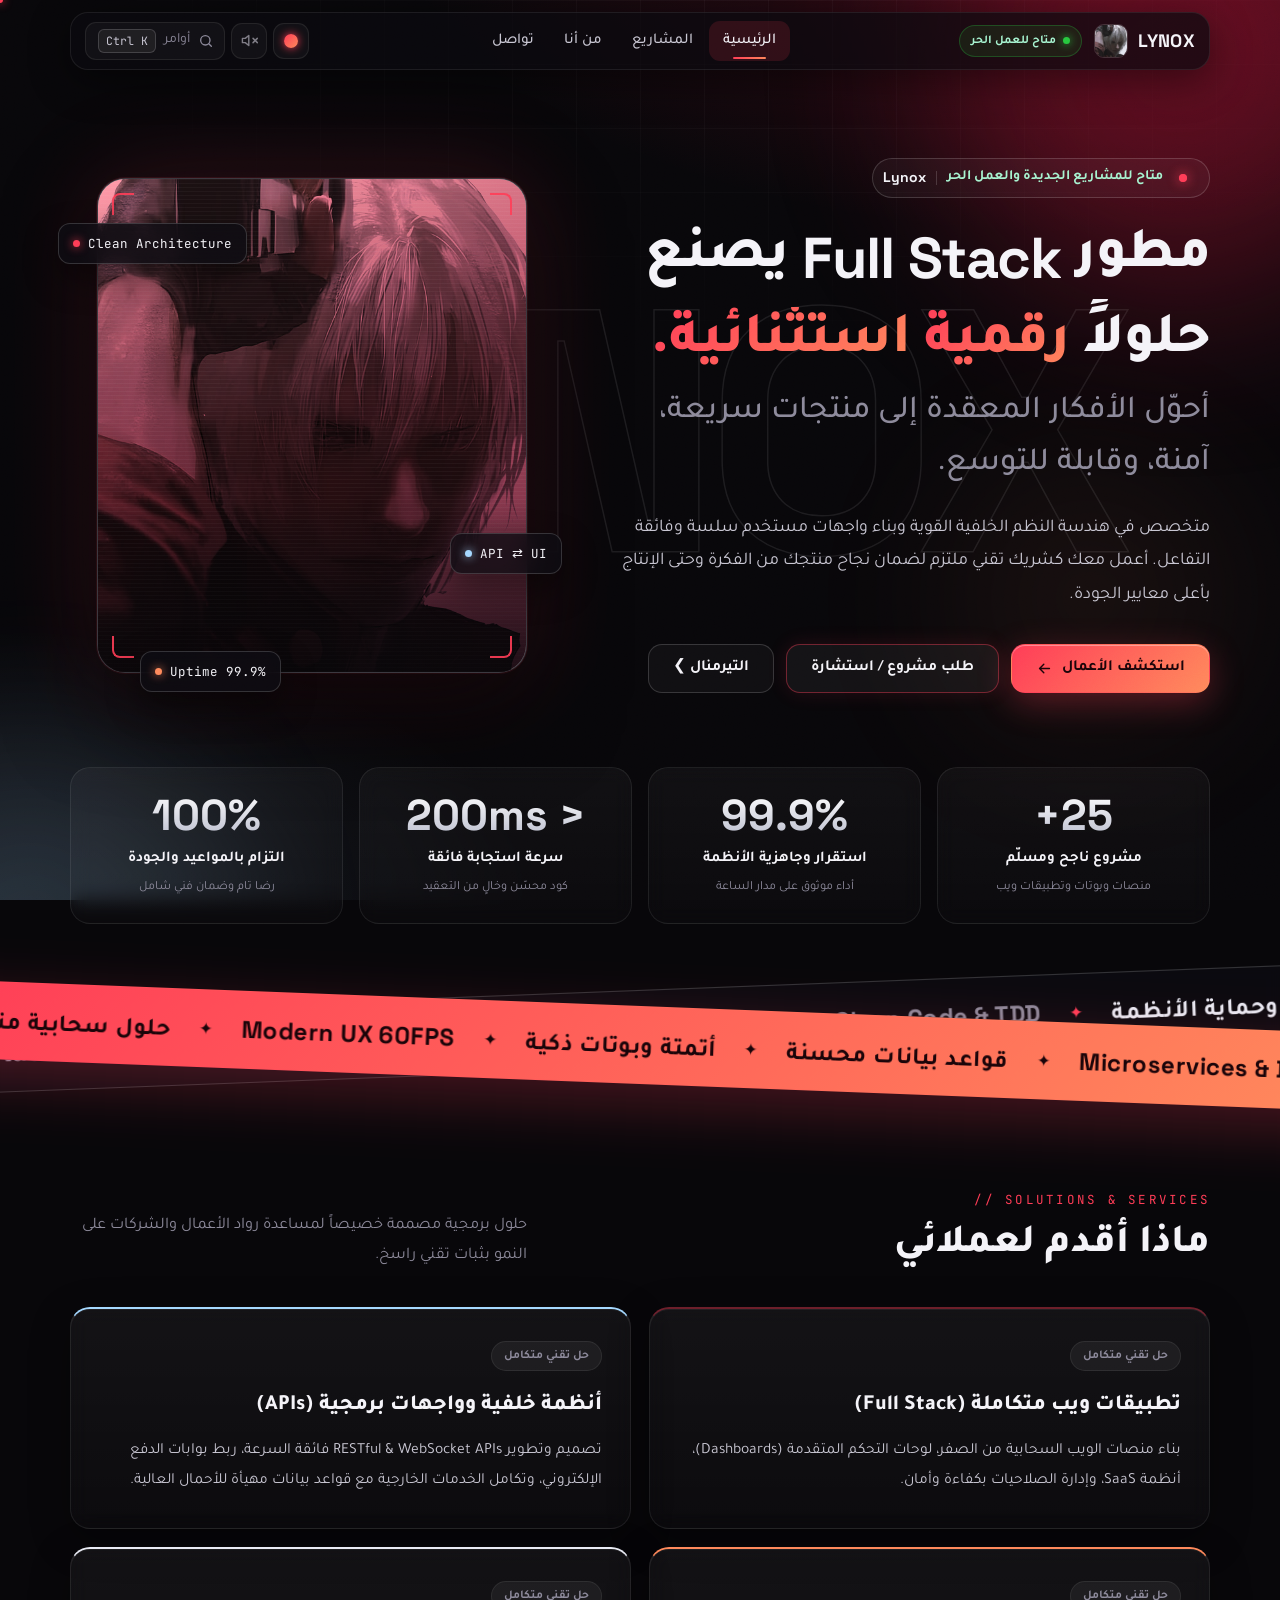
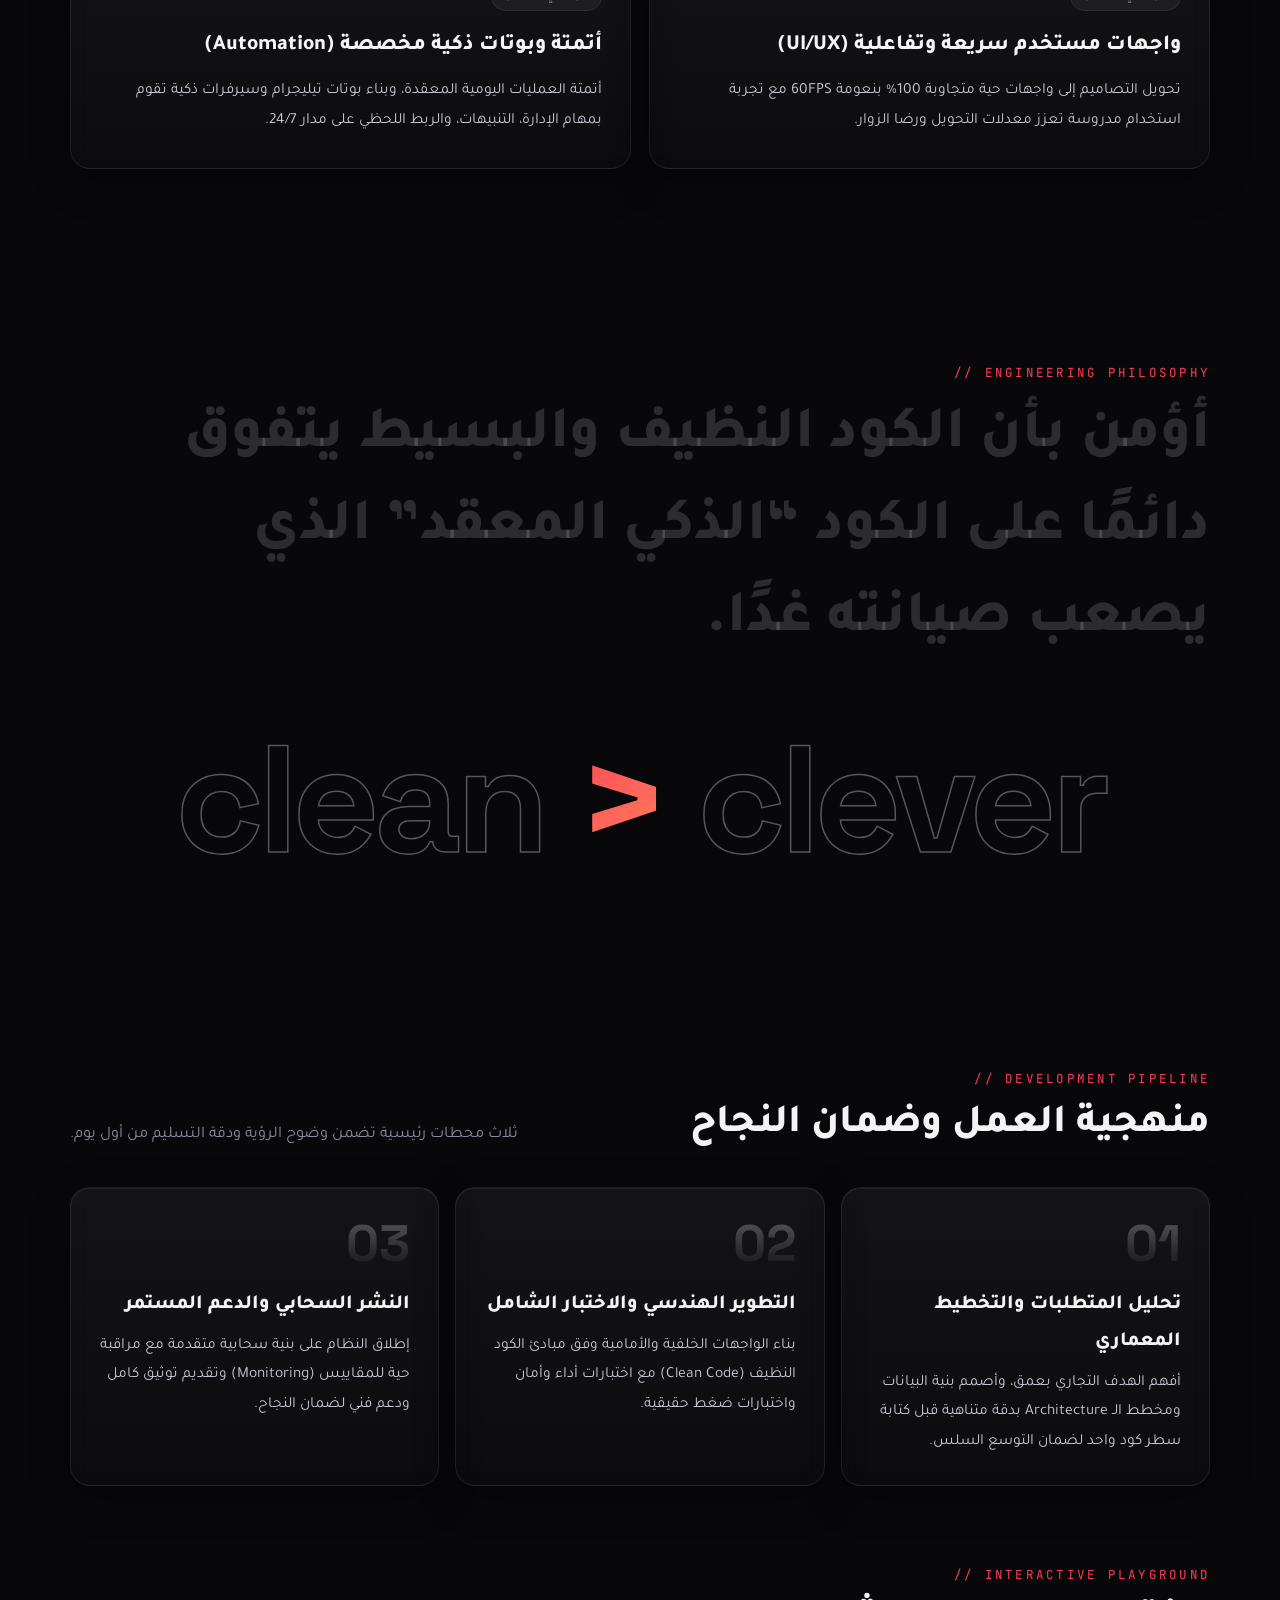
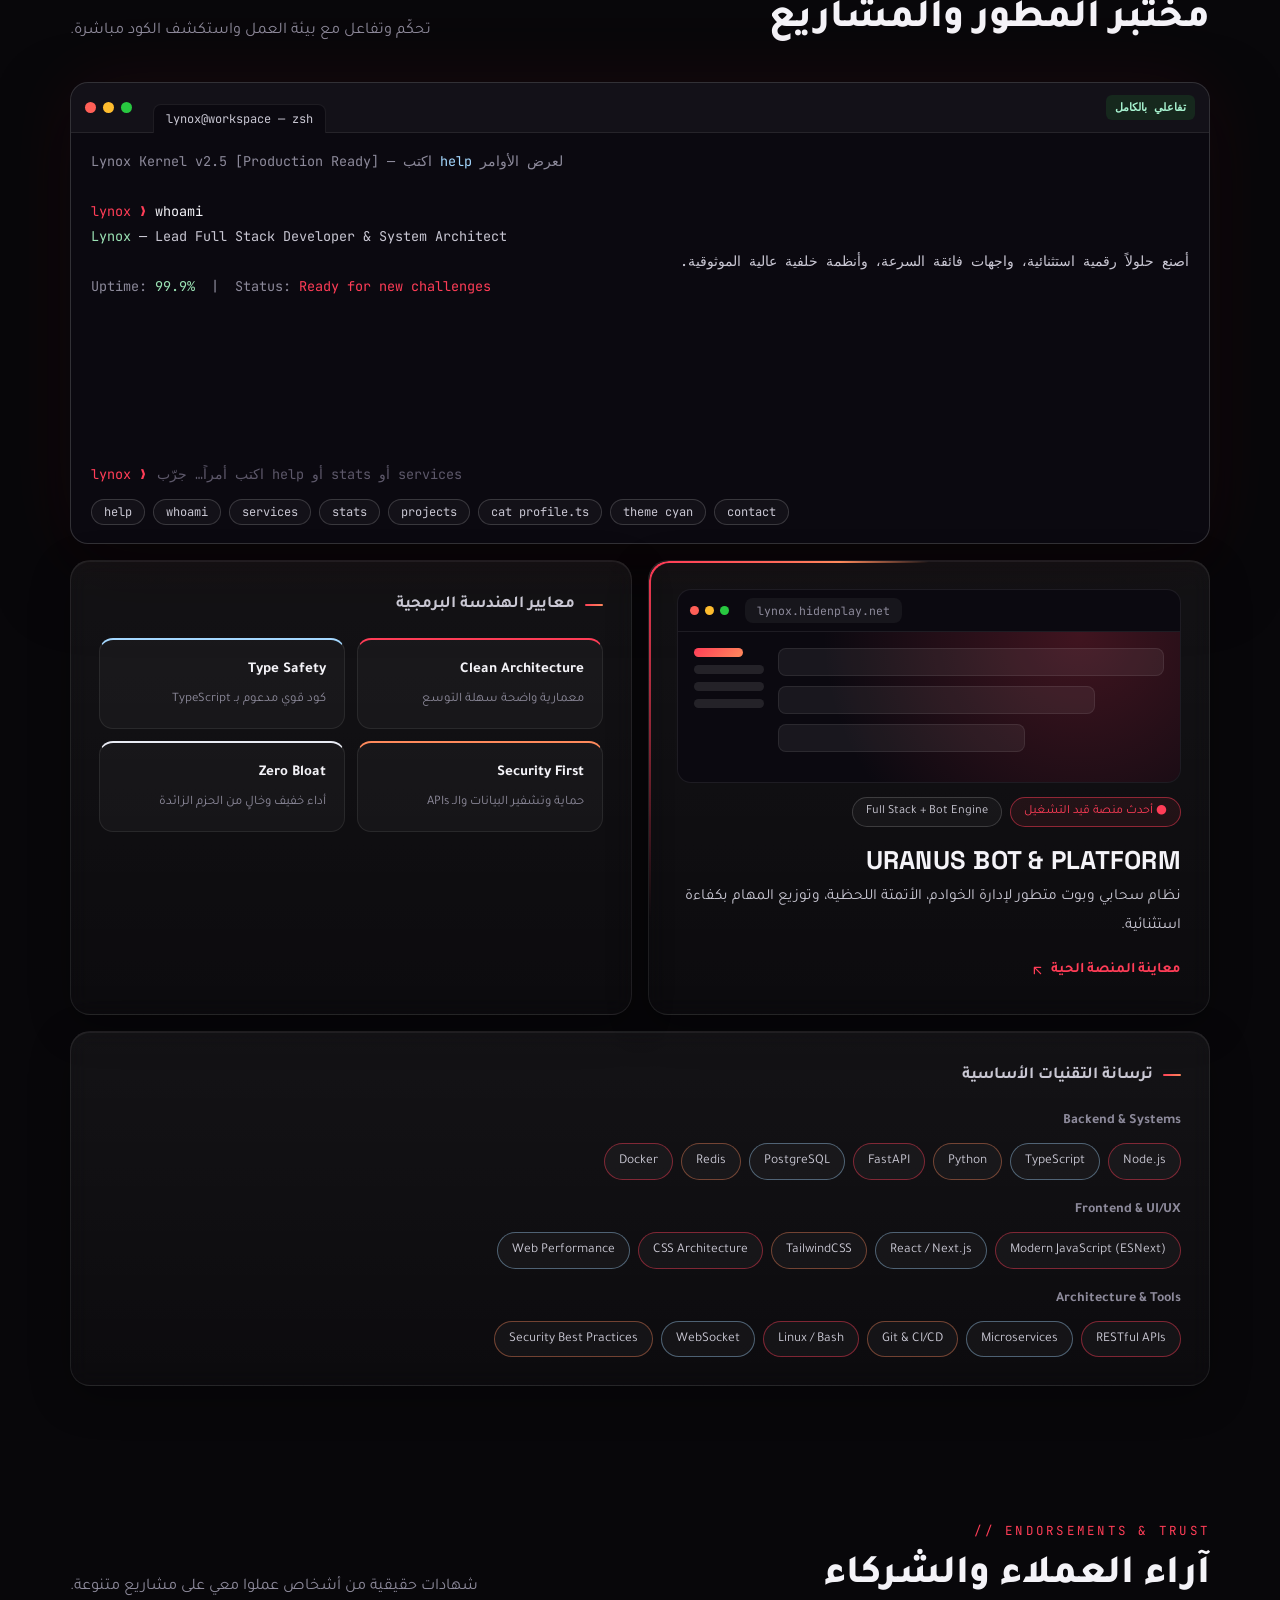
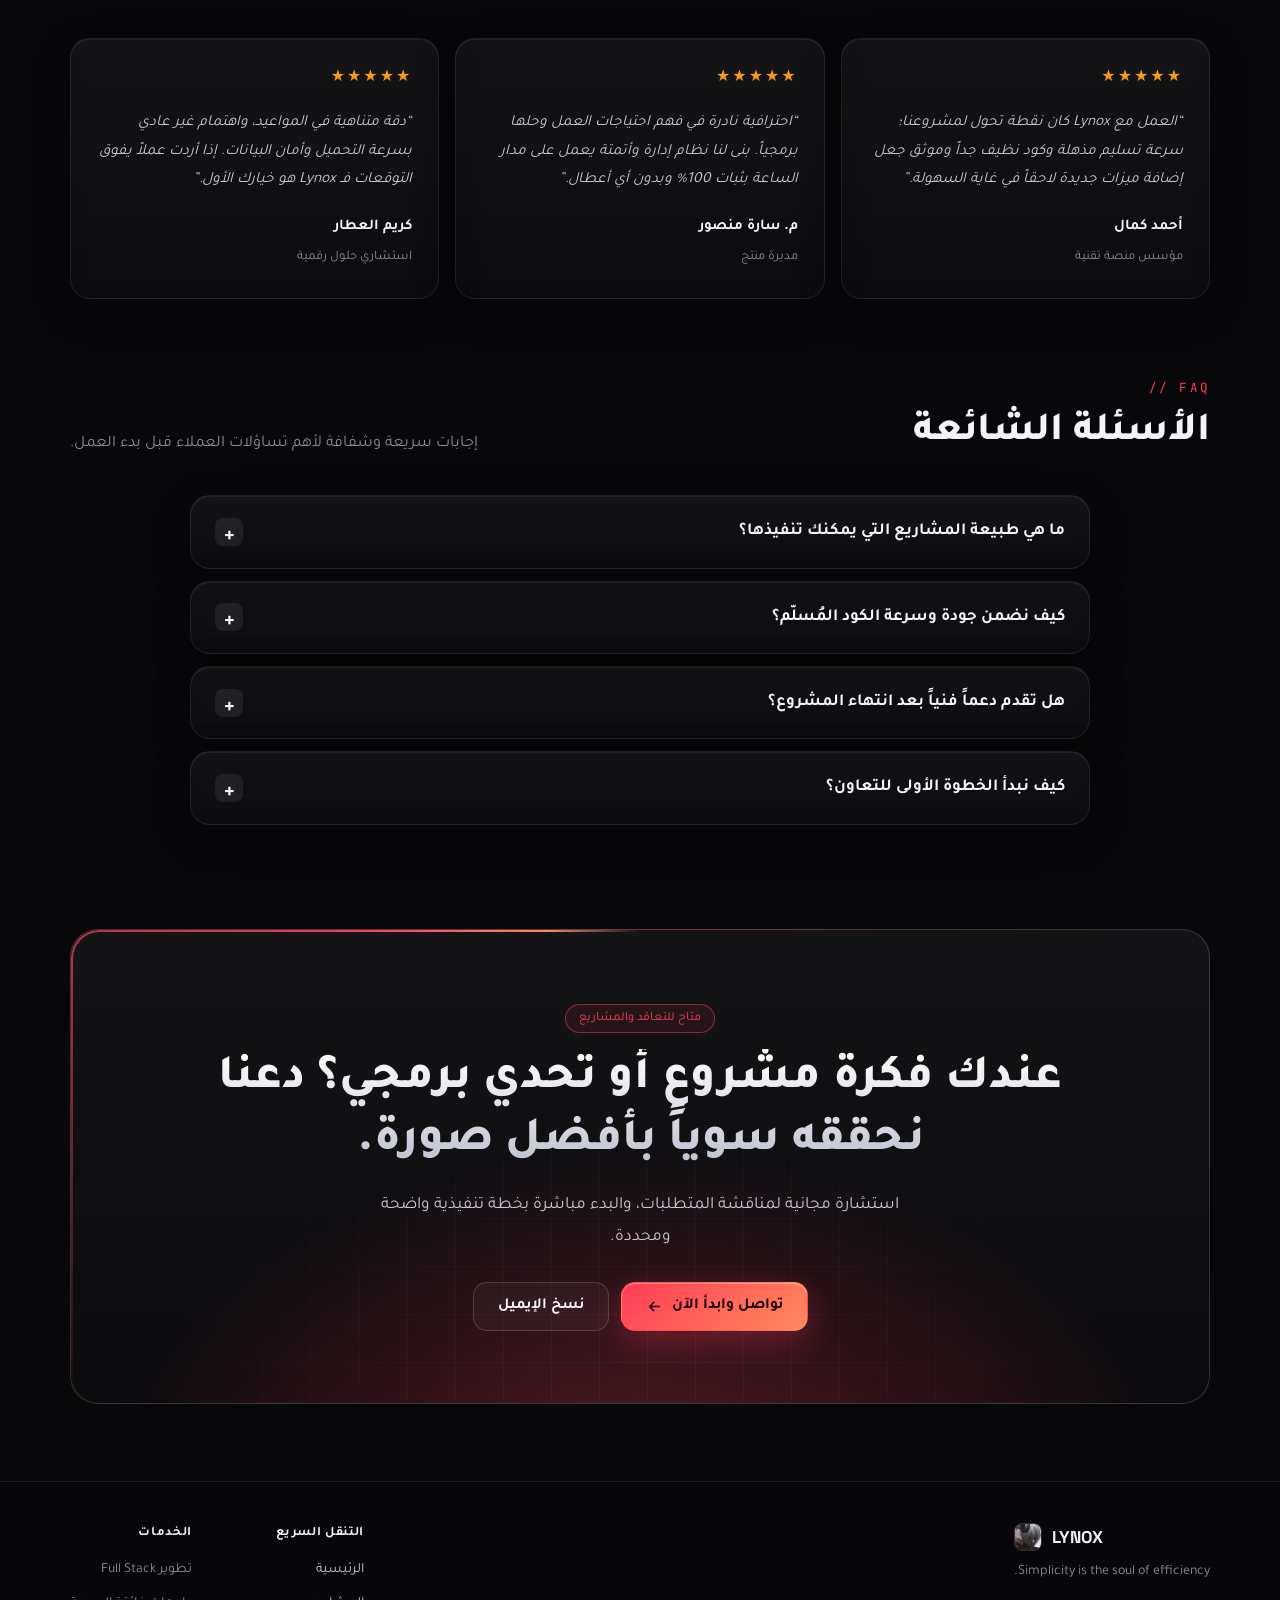
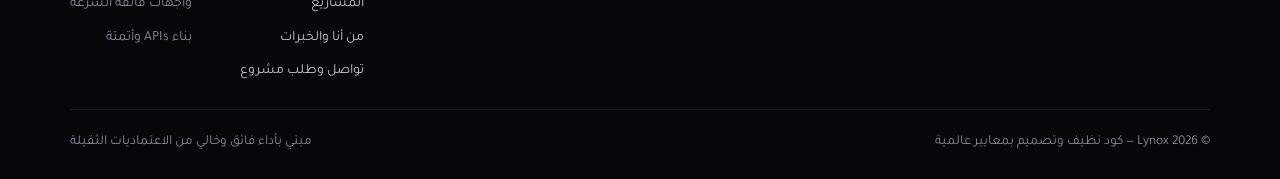
==== commit f6cbf95b: "Use English quote in footer tagline" ====
--- a/index.html
+++ b/index.html
@@ -377,7 +377,7 @@
       <div class="foot-main">
         <div class="foot-brand">
           <div class="foot-logo"><img src="avatar.jpg" width="28" height="28" alt=""><span>LYNOX</span></div>
-          <p class="foot-tagline">هندسة برمجية نظيفة، واجهات استثنائية، وأداء لا يقبل المساومة.</p>
+          <p class="foot-tagline">Simplicity is the soul of efficiency.</p>
         </div>
         <div class="foot-nav-groups">
           <div class="foot-col">
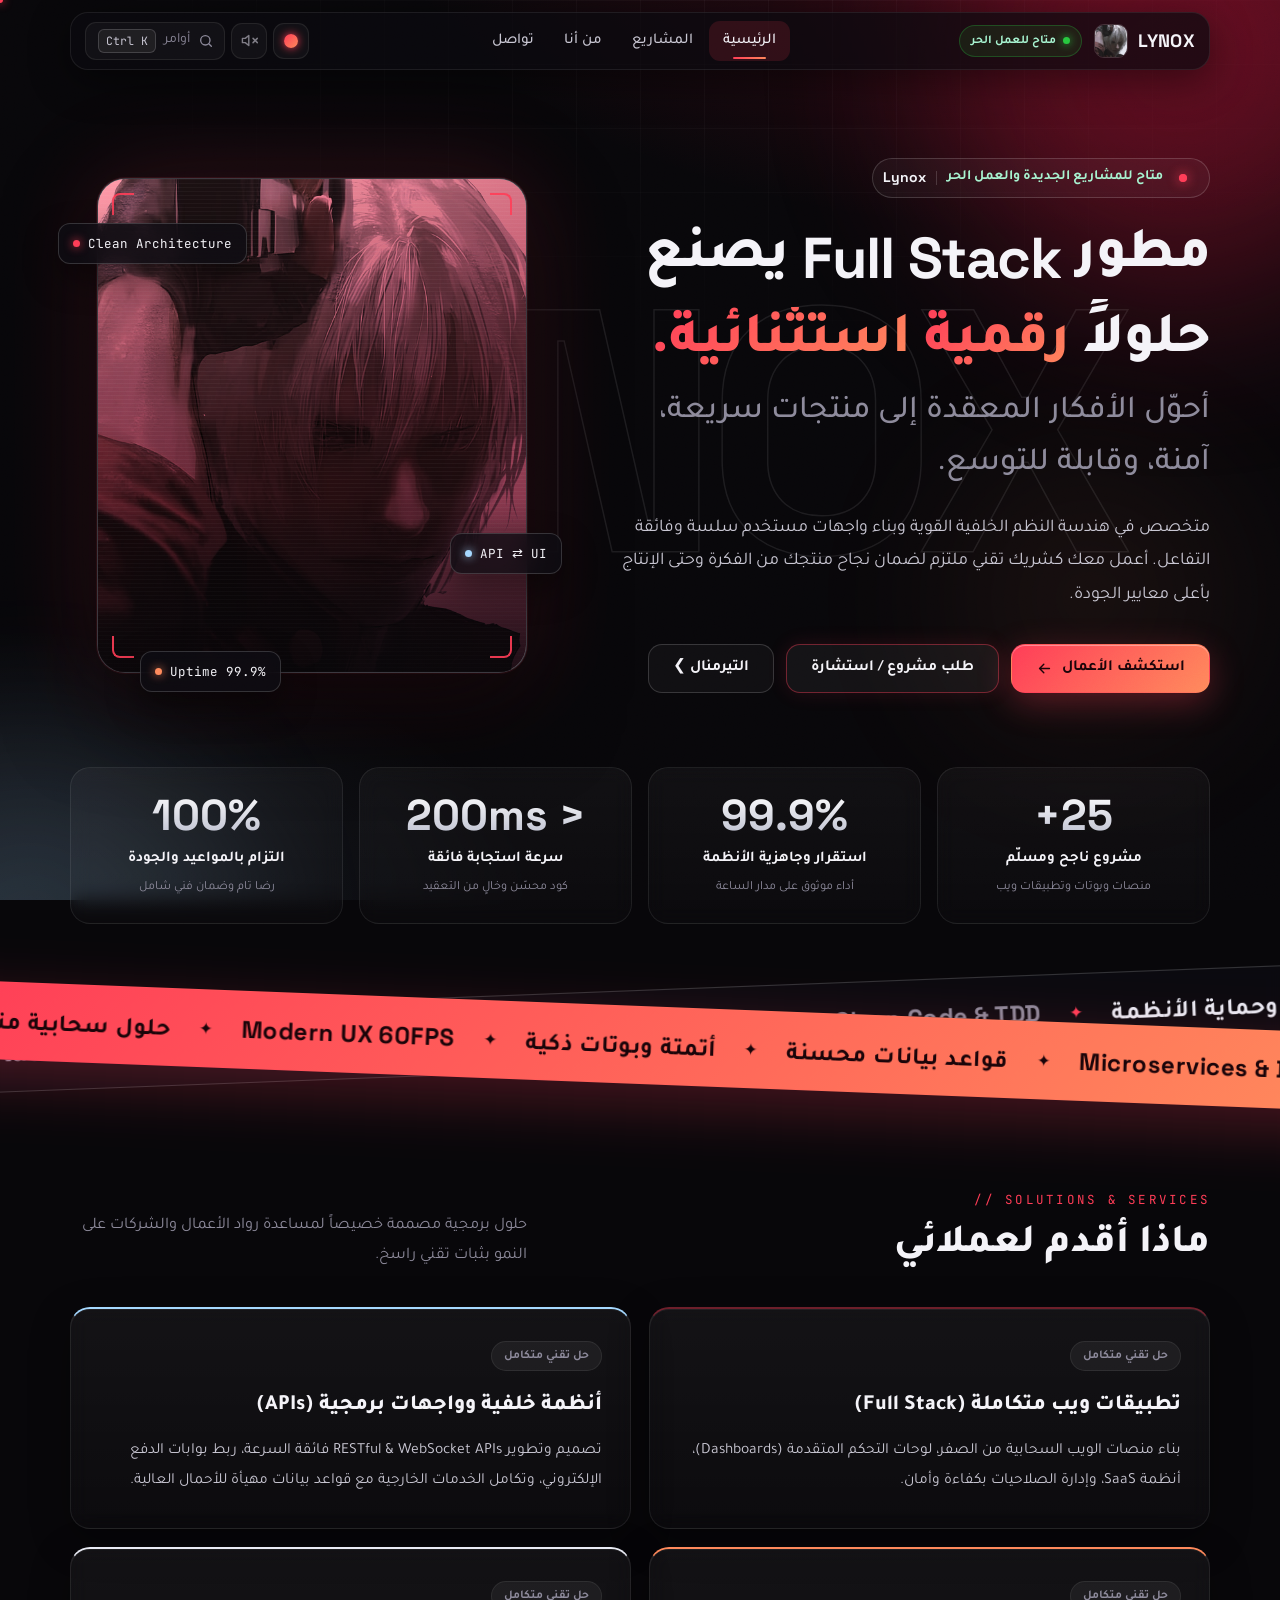
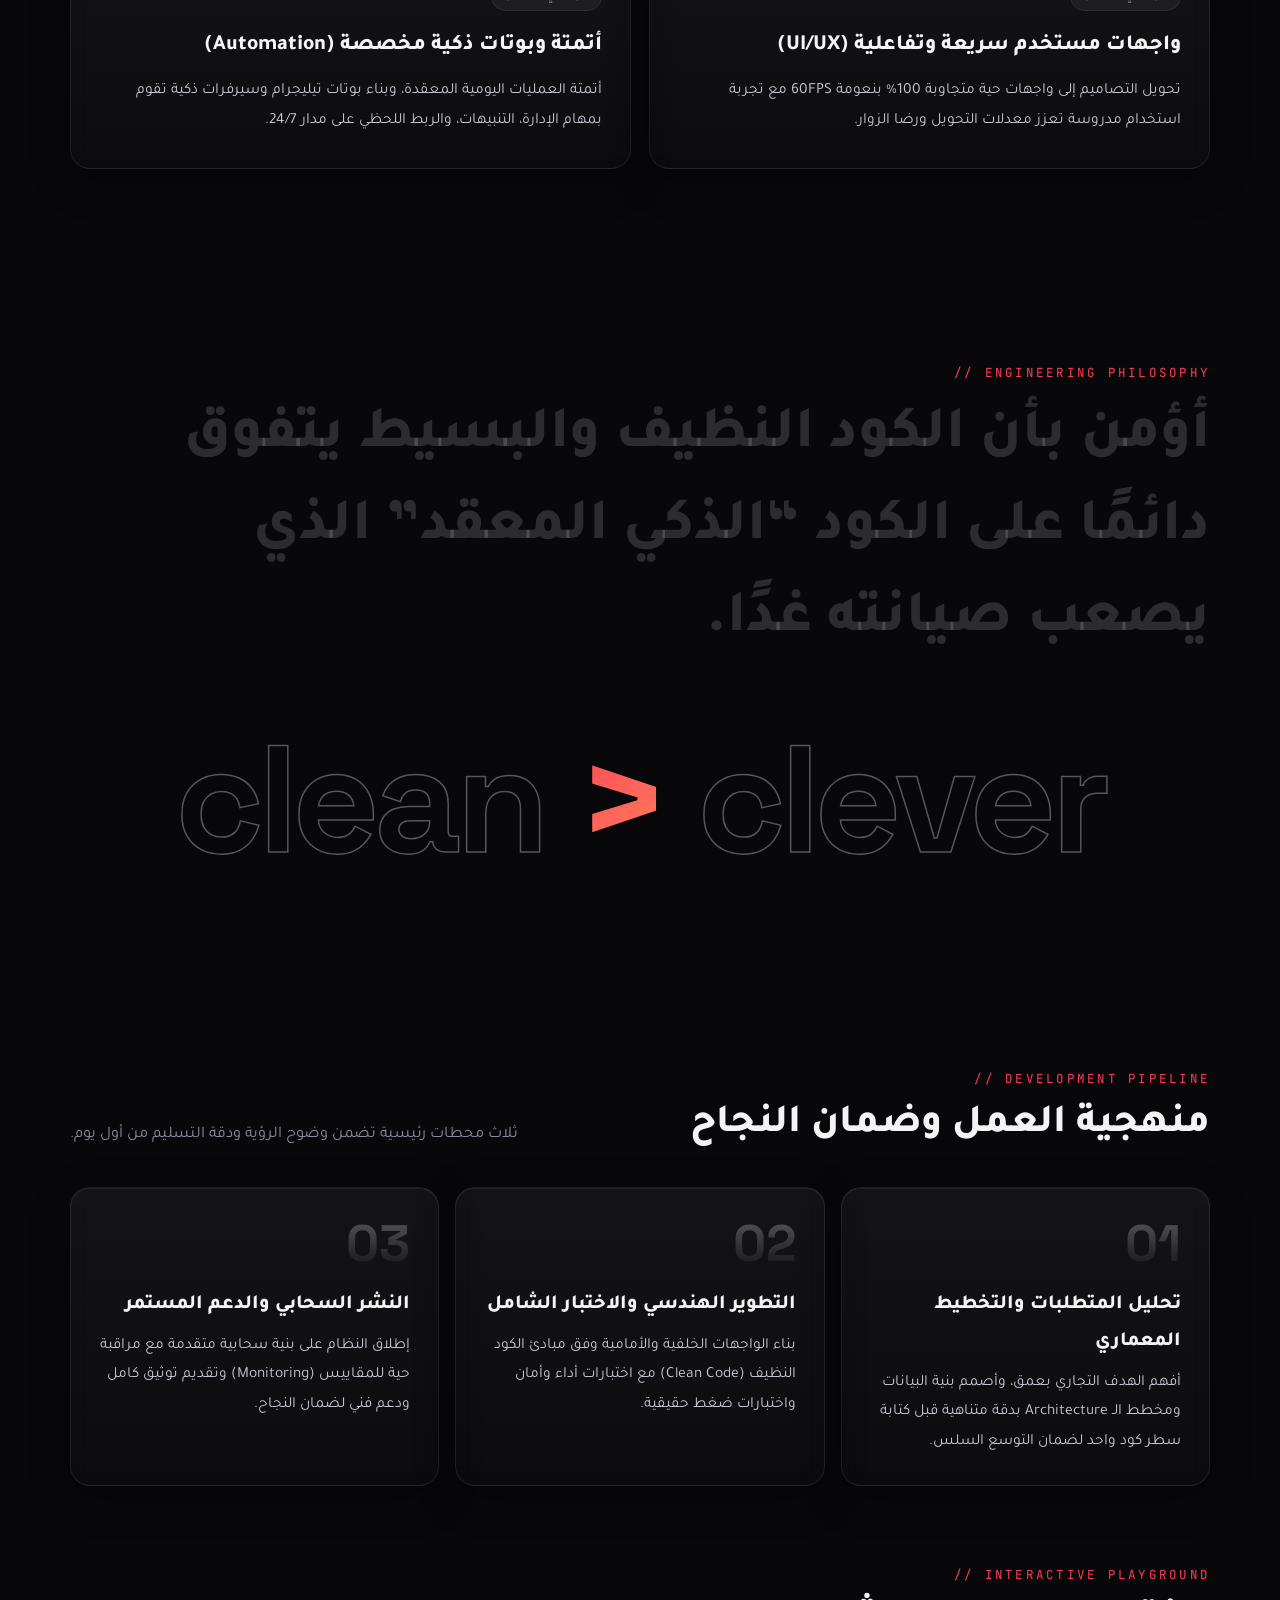
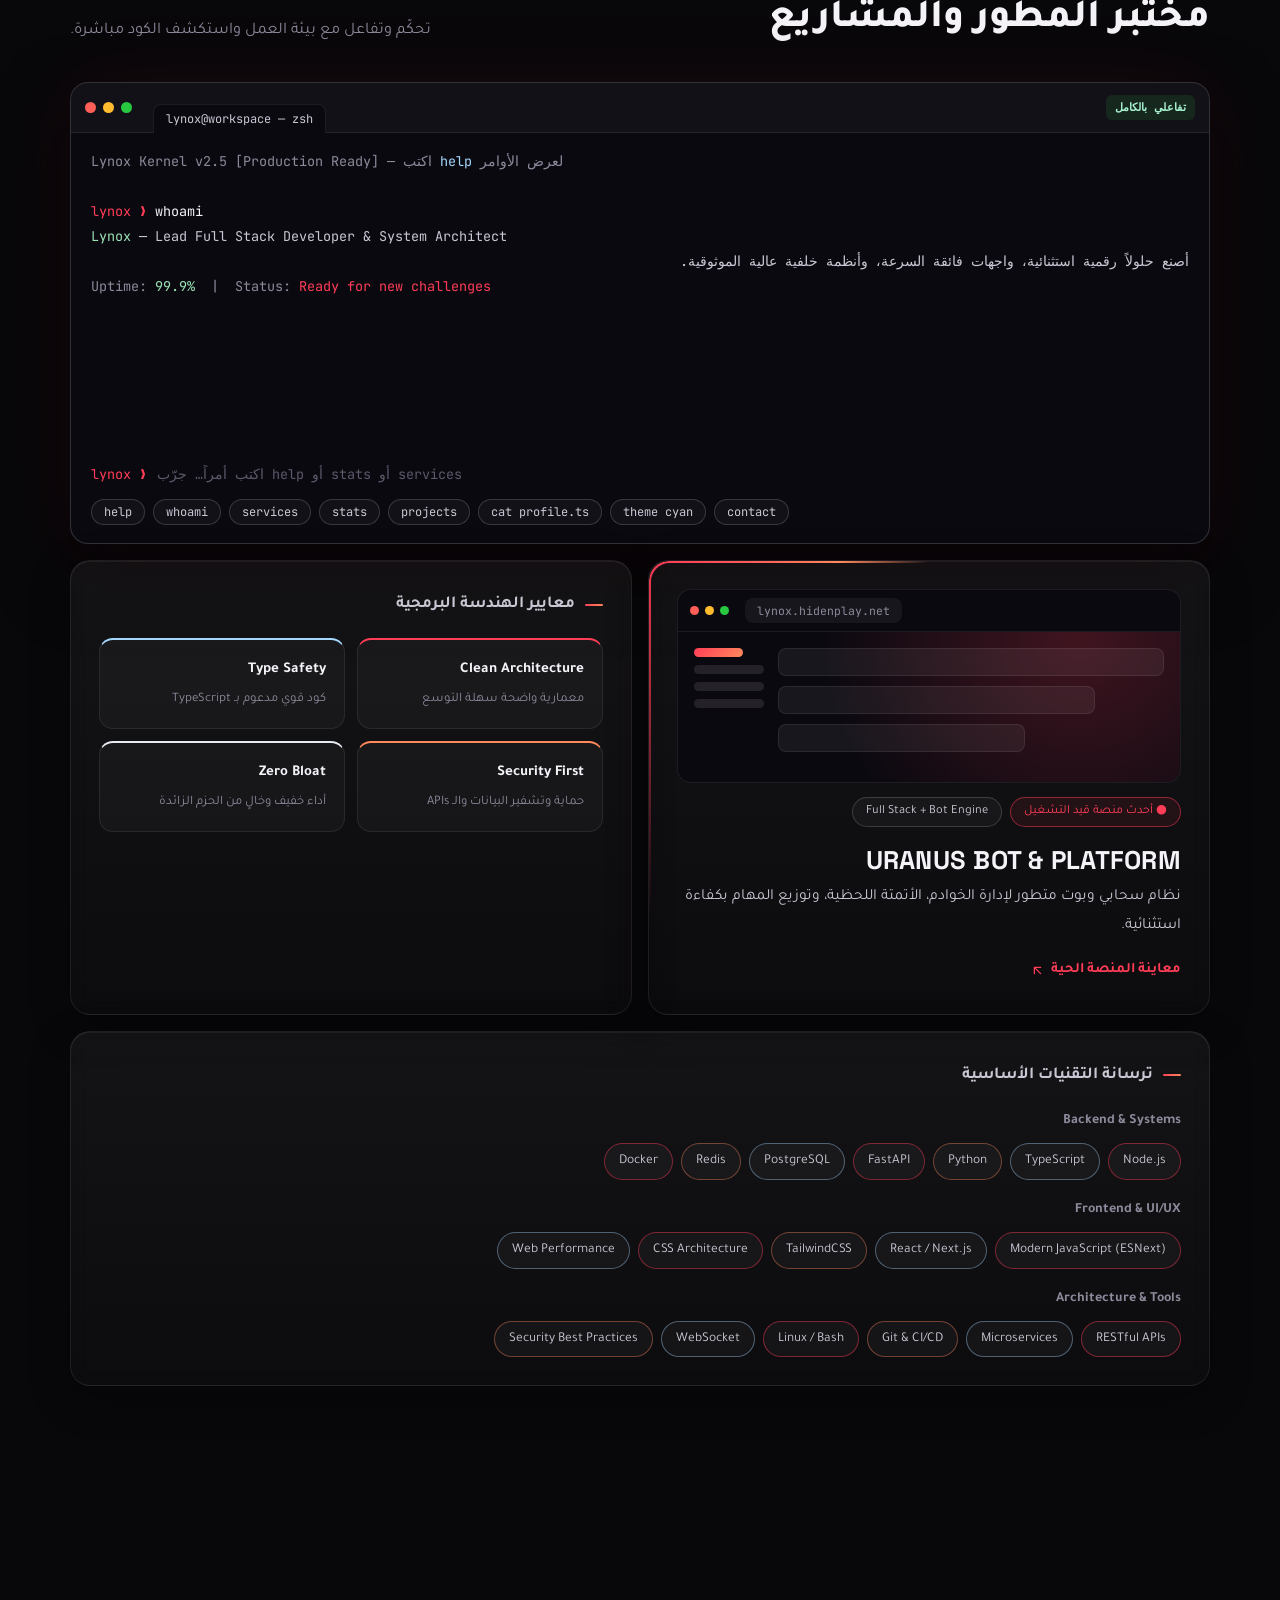
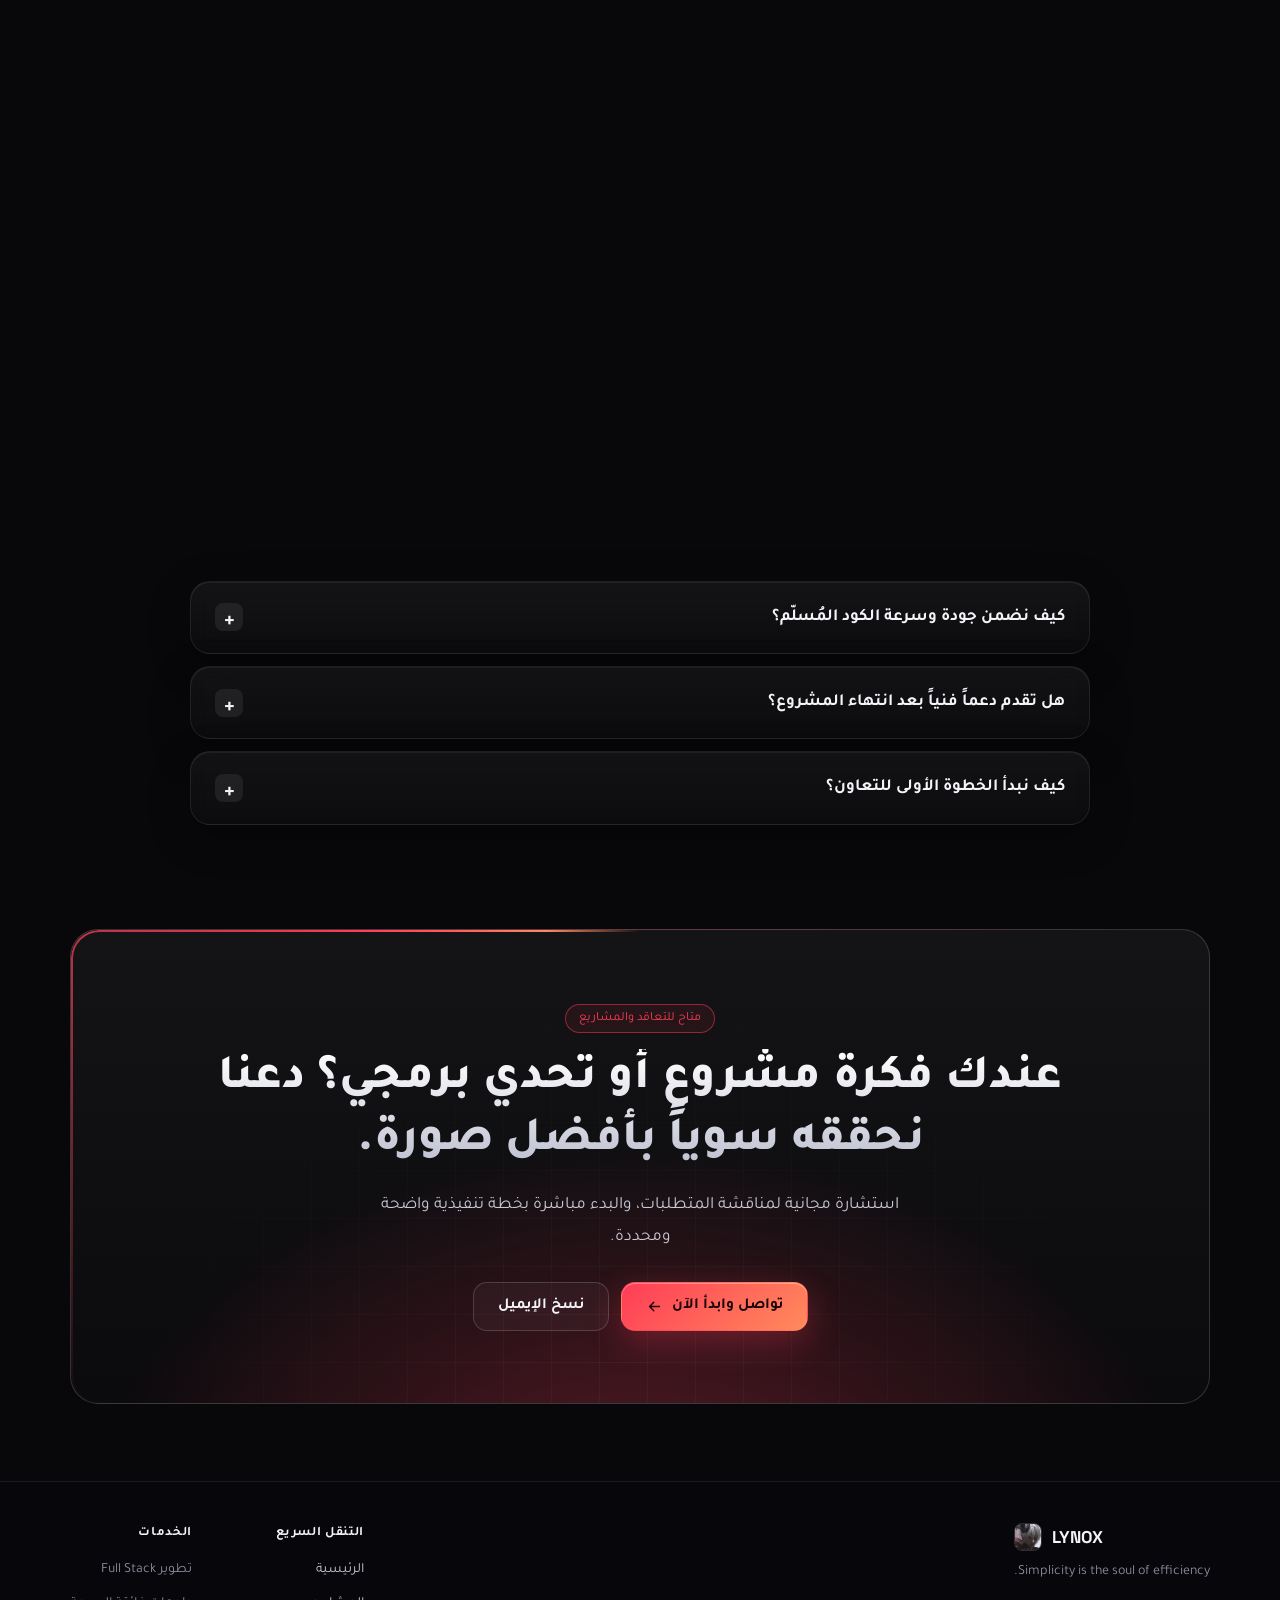
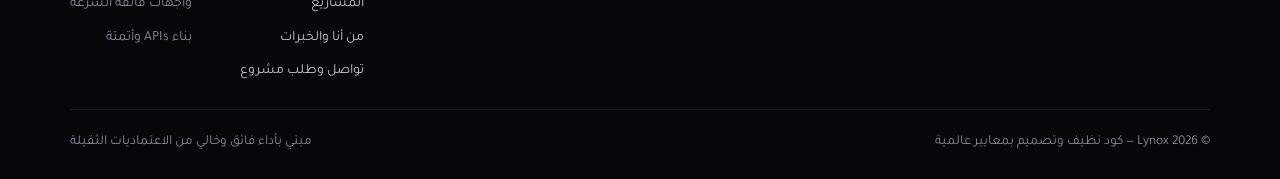
==== commit f9e93602: "Use English quote in link preview description" ====
--- a/index.html
+++ b/index.html
@@ -4,7 +4,7 @@
 <meta charset="UTF-8">
 <meta name="viewport" content="width=device-width, initial-scale=1.0">
 <title>Lynox — مطور Full Stack وحلول ويب متقدمة</title>
-<meta name="description" content="Lynox مطور Full Stack يصنع حلولاً رقمية استثنائية، واجهات فائقة السرعة، وبنية خلفية عالية الموثوقية من الفكرة حتى الإنتاج.">
+<meta name="description" content="Simplicity is the soul of efficiency.">
 <meta name="theme-color" content="#08070a">
 <meta name="color-scheme" content="dark">
 <link rel="canonical" href="https://dev.lynox.org/">
@@ -12,14 +12,14 @@
 <meta property="og:locale" content="ar_EG">
 <meta property="og:site_name" content="Lynox">
 <meta property="og:title" content="Lynox — مطور Full Stack وحلول ويب متقدمة">
-<meta property="og:description" content="Lynox مطور Full Stack يصنع حلولاً رقمية استثنائية، واجهات فائقة السرعة، وبنية خلفية عالية الموثوقية من الفكرة حتى الإنتاج.">
+<meta property="og:description" content="Simplicity is the soul of efficiency.">
 <meta property="og:url" content="https://dev.lynox.org/">
 <meta property="og:image" content="https://dev.lynox.org/og.png">
 <meta property="og:image:width" content="1200">
 <meta property="og:image:height" content="630">
 <meta name="twitter:card" content="summary_large_image">
 <meta name="twitter:title" content="Lynox — مطور Full Stack وحلول ويب متقدمة">
-<meta name="twitter:description" content="Lynox مطور Full Stack يصنع حلولاً رقمية استثنائية، واجهات فائقة السرعة، وبنية خلفية عالية الموثوقية من الفكرة حتى الإنتاج.">
+<meta name="twitter:description" content="Simplicity is the soul of efficiency.">
 <meta name="twitter:image" content="https://dev.lynox.org/og.png">
 <link rel="icon" href="favicon.svg" type="image/svg+xml">
 <link rel="apple-touch-icon" href="avatar.jpg">
